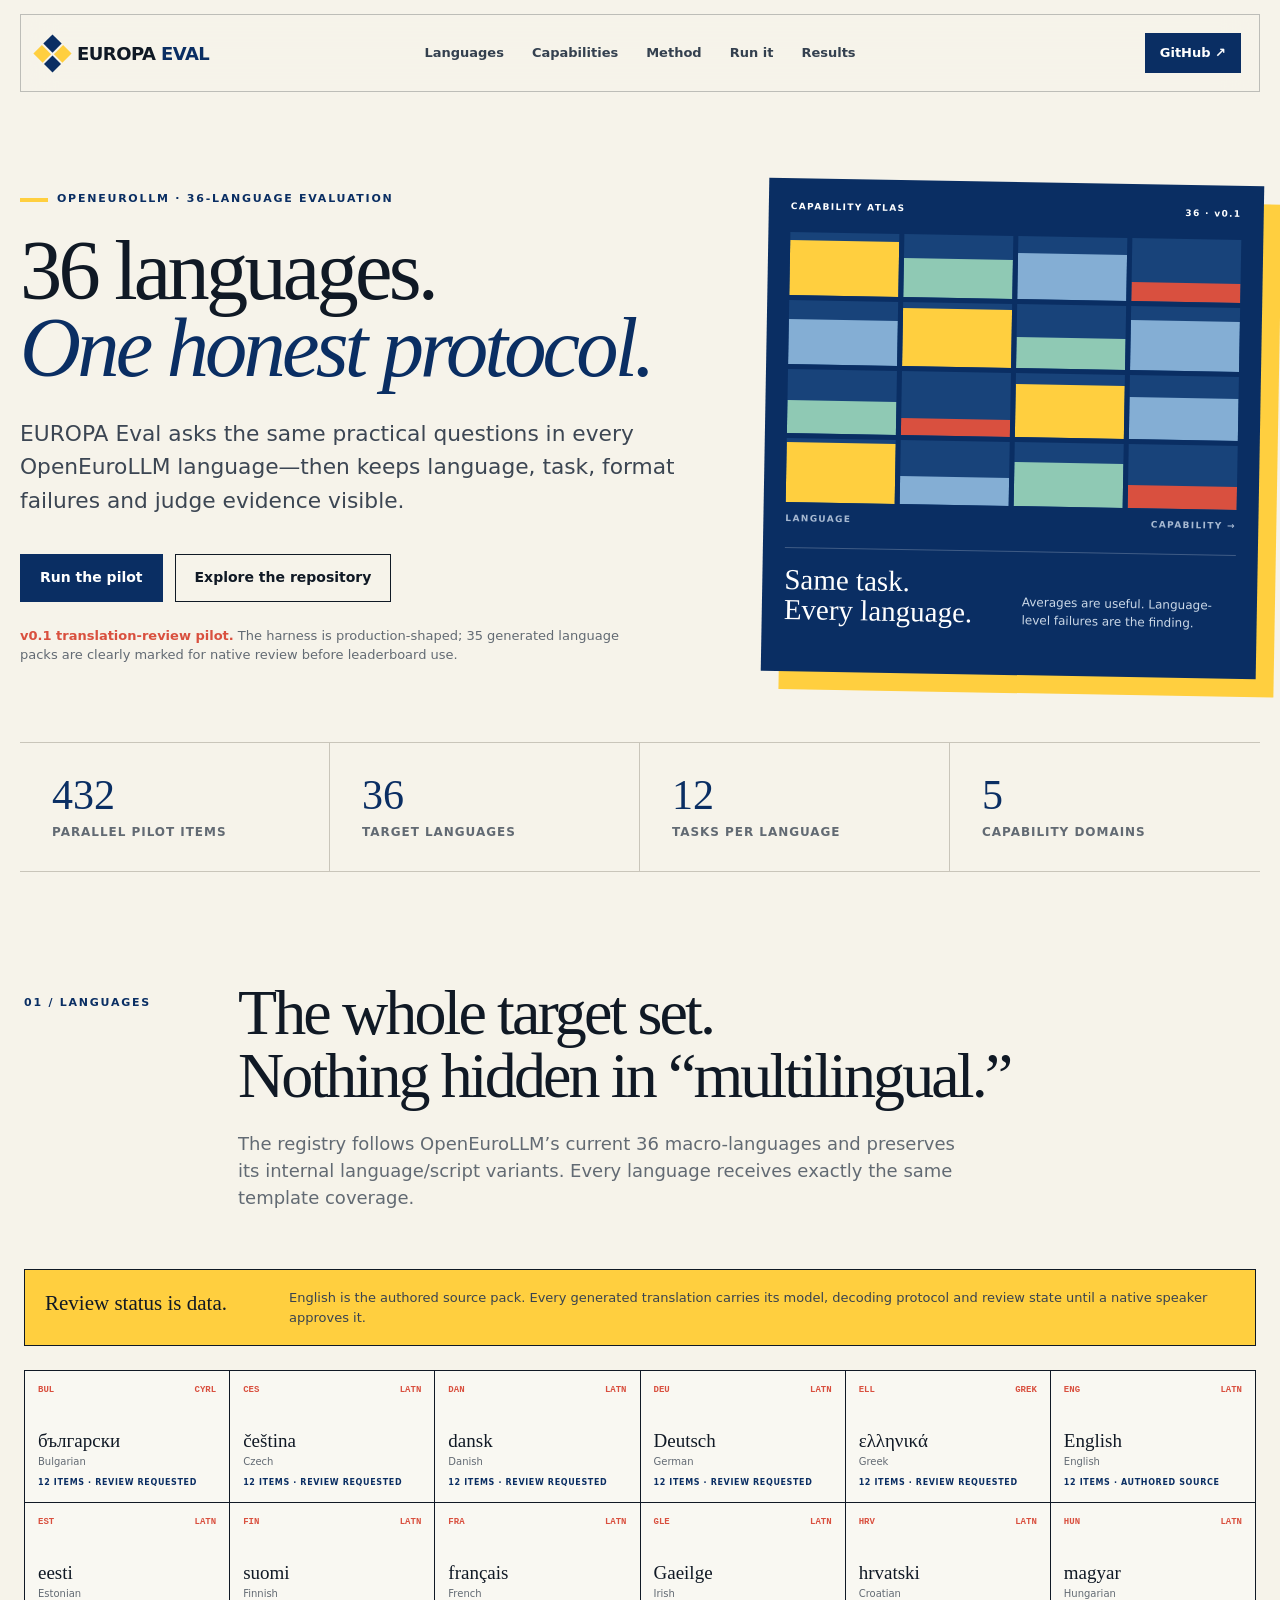
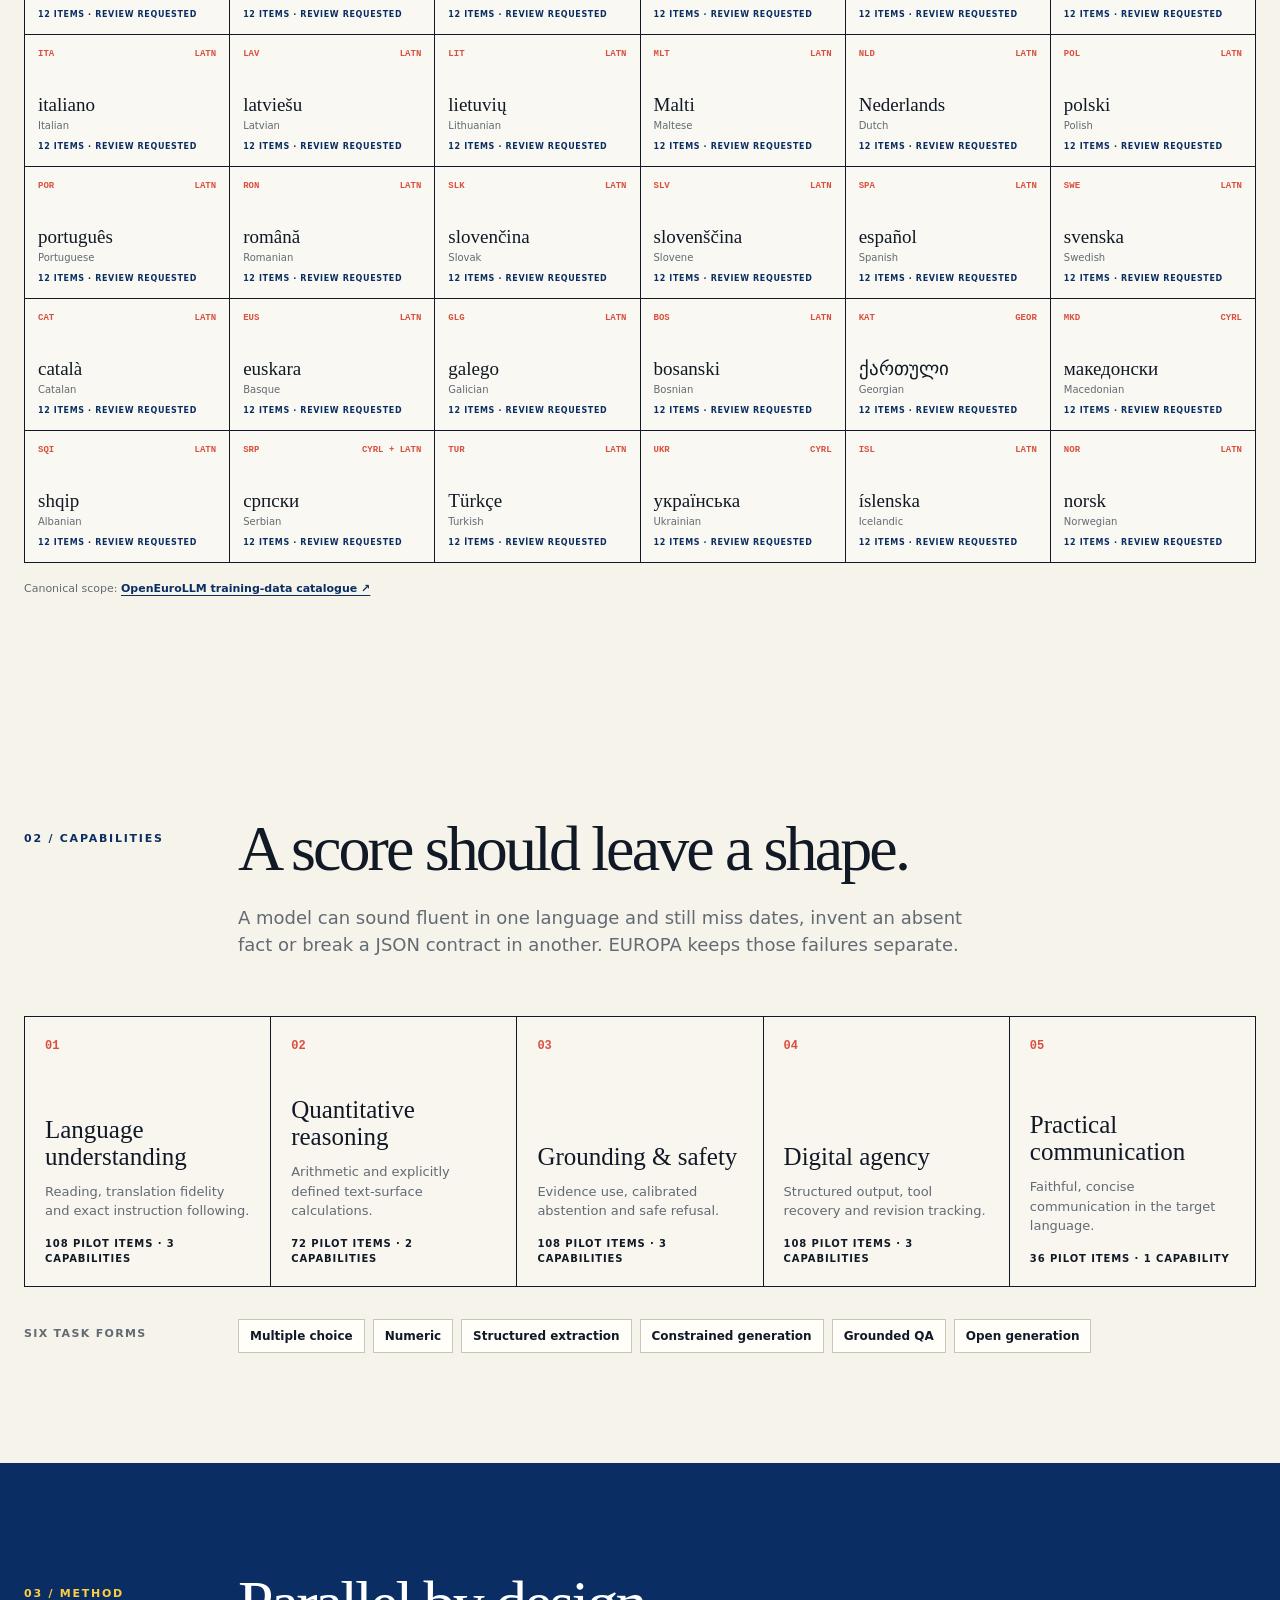
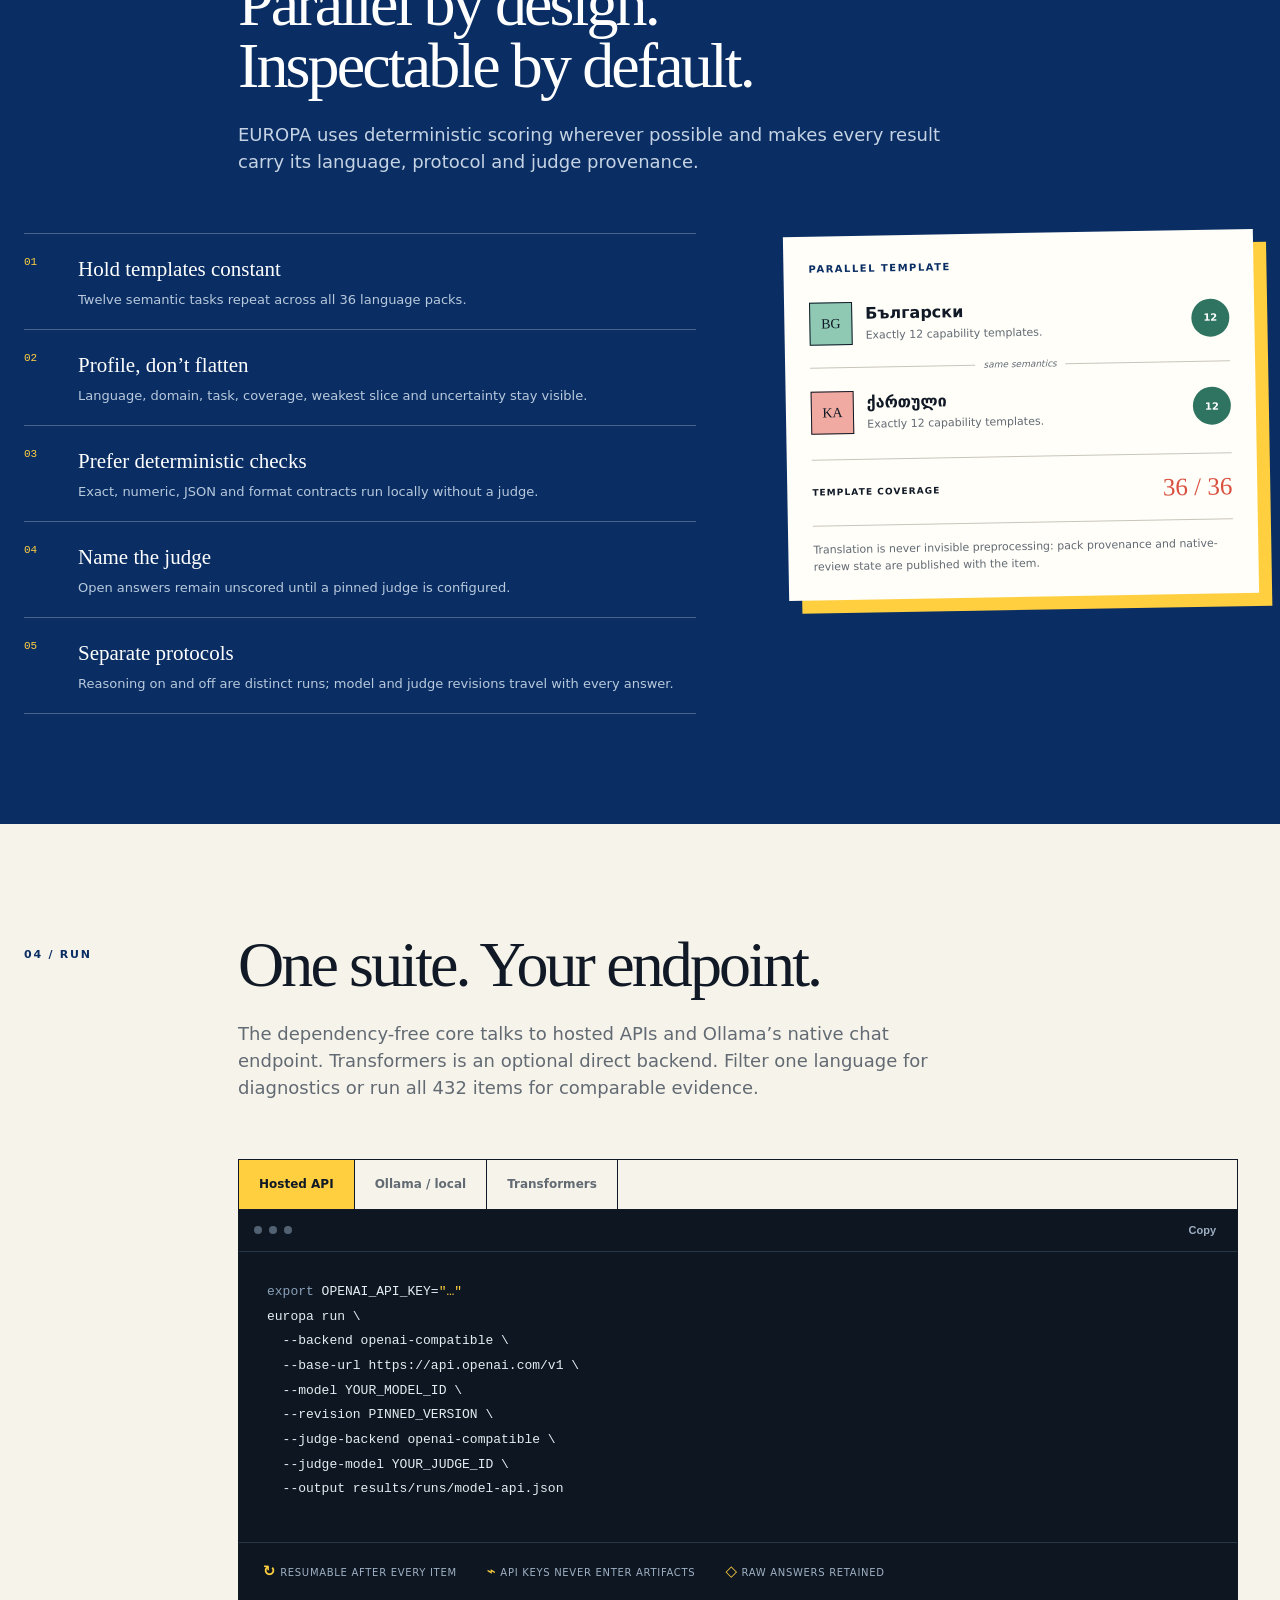
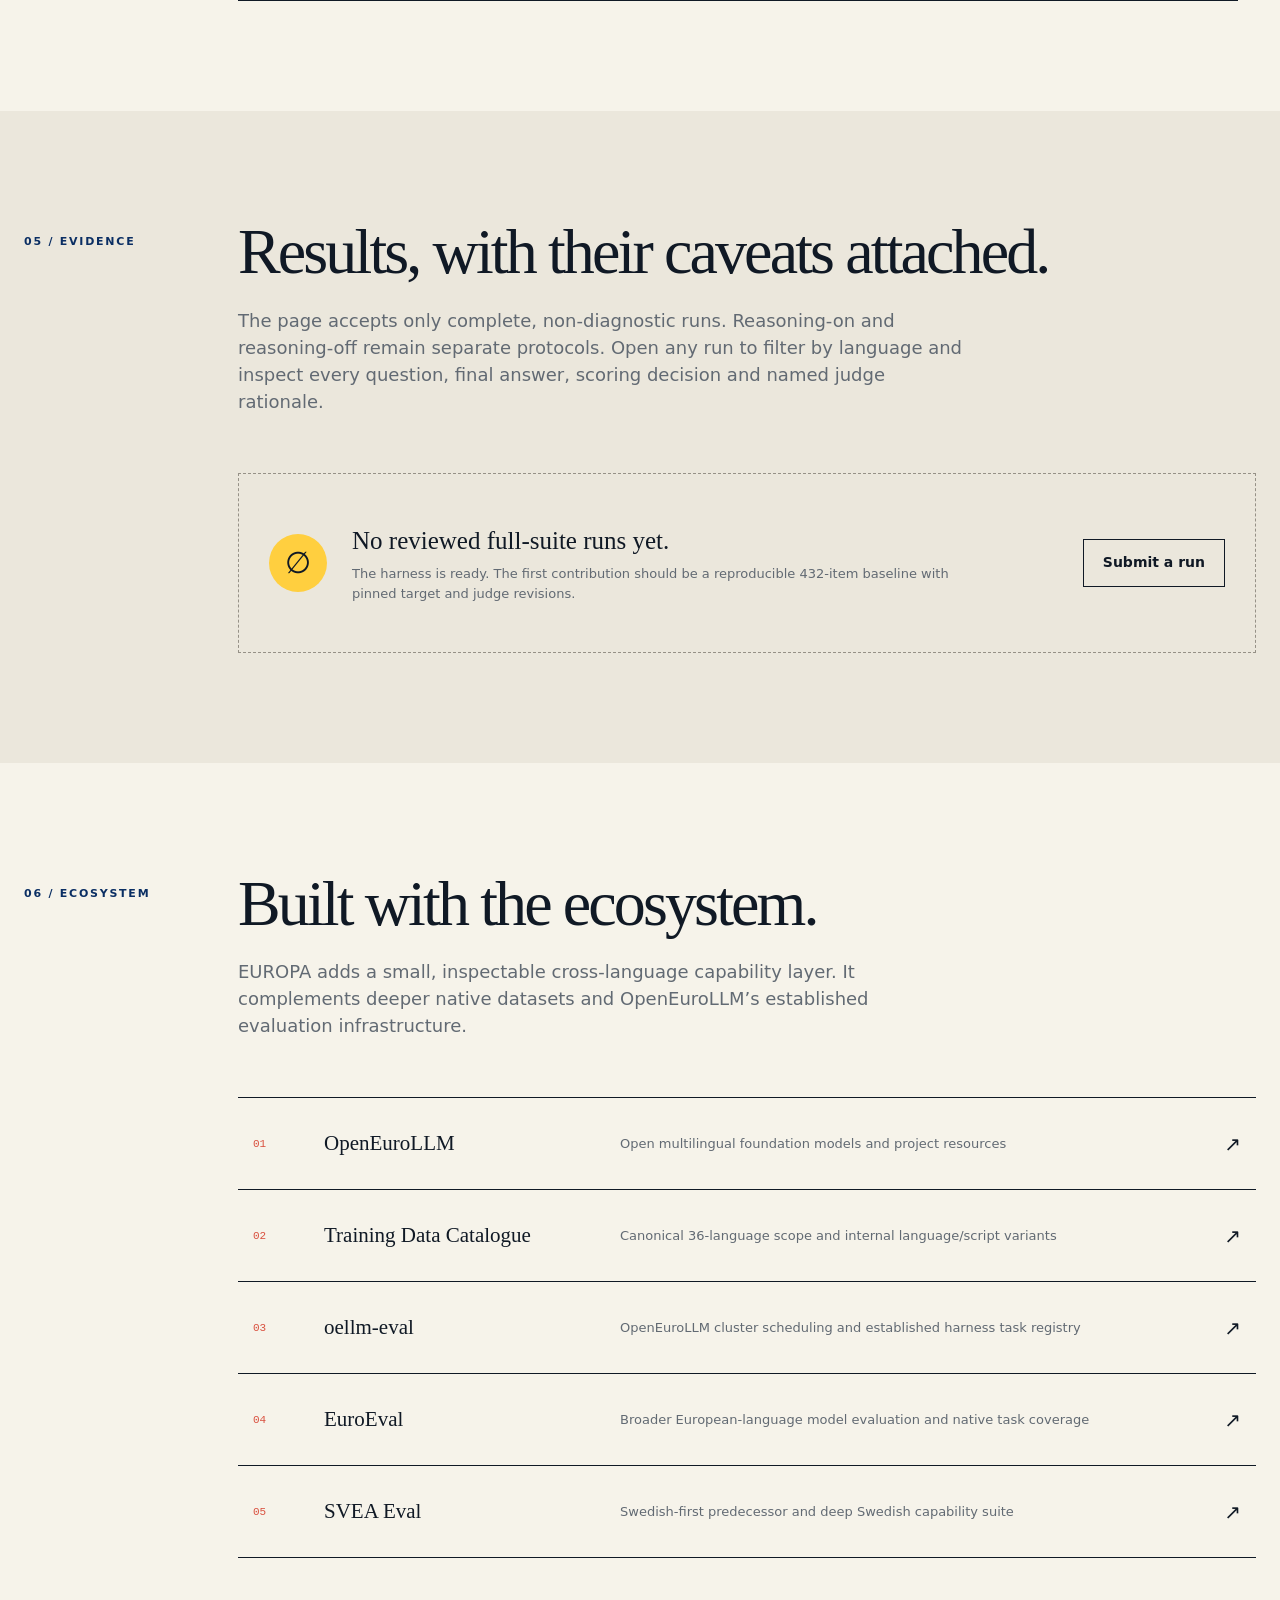
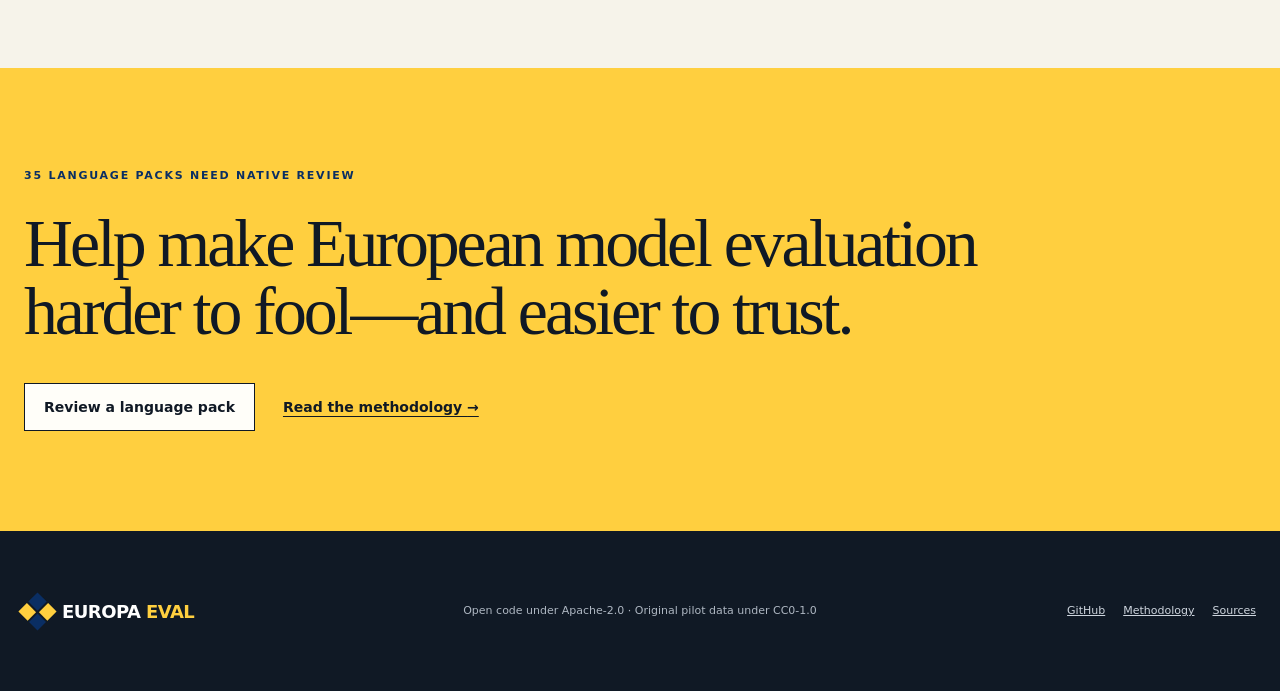
==== docs/index.html @ 02bb1531 "Launch EUROPA Eval multilingual benchmark" ====
<!doctype html>
<html lang="en">
  <head>
    <meta charset="utf-8">
    <meta name="viewport" content="width=device-width, initial-scale=1">
    <meta name="description" content="EUROPA Eval measures language-model capabilities with one transparent protocol across the 36 languages prioritized by OpenEuroLLM.">
    <meta name="theme-color" content="#092750">
    <meta property="og:type" content="website">
    <meta property="og:site_name" content="EUROPA Eval">
    <meta property="og:title" content="EUROPA Eval — 36 languages, one capability protocol">
    <meta property="og:description" content="An open, inspectable multilingual evaluation for API and local language models.">
    <meta property="og:url" content="https://birgermoell.github.io/europa-eval/">
    <meta property="og:image" content="https://birgermoell.github.io/europa-eval/og.png">
    <meta property="og:image:alt" content="EUROPA Eval: 36 European languages measured with one capability protocol">
    <meta name="twitter:card" content="summary_large_image">
    <meta name="twitter:title" content="EUROPA Eval — 36 languages, one capability protocol">
    <meta name="twitter:description" content="An open, inspectable multilingual evaluation for API and local language models.">
    <meta name="twitter:image" content="https://birgermoell.github.io/europa-eval/og.png">
    <link rel="canonical" href="https://birgermoell.github.io/europa-eval/">
    <link rel="stylesheet" href="styles.css?v=20260903-1">
    <title>EUROPA Eval — 36 languages, one capability protocol</title>
  </head>
  <body>
    <a class="skip-link" href="#main">Skip to content</a>
    <header class="site-header">
      <a class="brand" href="#top" aria-label="EUROPA Eval home">
        <span class="brand-mark" aria-hidden="true"><i></i><i></i><i></i><i></i></span>
        <span>EUROPA <b>EVAL</b></span>
      </a>
      <nav aria-label="Primary navigation">
        <a href="#languages">Languages</a>
        <a href="#map">Capabilities</a>
        <a href="#method">Method</a>
        <a href="#run">Run it</a>
        <a href="#results">Results</a>
      </nav>
      <a class="nav-cta" href="https://github.com/BirgerMoell/europa-eval">GitHub <span aria-hidden="true">↗</span></a>
    </header>

    <main id="main">
      <section class="hero" id="top">
        <div class="hero-copy">
          <p class="eyebrow"><span></span> OPENEUROLLM · 36-LANGUAGE EVALUATION</p>
          <h1>36 languages.<br><em>One honest protocol.</em></h1>
          <p class="hero-lead">EUROPA Eval asks the same practical questions in every OpenEuroLLM language—then keeps language, task, format failures and judge evidence visible.</p>
          <div class="hero-actions">
            <a class="button primary" href="#run">Run the pilot</a>
            <a class="button quiet" href="https://github.com/BirgerMoell/europa-eval">Explore the repository</a>
          </div>
          <p class="pilot-note"><strong>v0.1 translation-review pilot.</strong> The harness is production-shaped; 35 generated language packs are clearly marked for native review before leaderboard use.</p>
        </div>
        <div class="atlas" aria-label="EUROPA multilingual capability atlas illustration">
          <div class="atlas-topline"><span>CAPABILITY ATLAS</span><span>36 · v0.1</span></div>
          <div class="atlas-grid" aria-hidden="true">
            <span class="cell a1"></span><span class="cell a2"></span><span class="cell a3"></span><span class="cell a4"></span>
            <span class="cell a5"></span><span class="cell a6"></span><span class="cell a7"></span><span class="cell a8"></span>
            <span class="cell a9"></span><span class="cell a10"></span><span class="cell a11"></span><span class="cell a12"></span>
            <span class="cell a13"></span><span class="cell a14"></span><span class="cell a15"></span><span class="cell a16"></span>
          </div>
          <div class="atlas-axis"><span>LANGUAGE</span><span>CAPABILITY →</span></div>
          <div class="atlas-caption">
            <strong>Same task.<br>Every language.</strong>
            <p>Averages are useful. Language-level failures are the finding.</p>
          </div>
        </div>
      </section>

      <section class="metric-strip" aria-label="Pilot suite statistics">
        <div><strong data-stat="items">432</strong><span>parallel pilot items</span></div>
        <div><strong data-stat="languages">36</strong><span>target languages</span></div>
        <div><strong data-stat="templates">12</strong><span>tasks per language</span></div>
        <div><strong data-stat="domains">5</strong><span>capability domains</span></div>
      </section>

      <section class="section language-section" id="languages">
        <div class="section-heading">
          <p class="kicker">01 / LANGUAGES</p>
          <div>
            <h2>The whole target set.<br>Nothing hidden in “multilingual.”</h2>
            <p>The registry follows OpenEuroLLM’s current 36 macro-languages and preserves its internal language/script variants. Every language receives exactly the same template coverage.</p>
          </div>
        </div>
        <div class="review-banner"><strong>Review status is data.</strong><span>English is the authored source pack. Every generated translation carries its model, decoding protocol and review state until a native speaker approves it.</span></div>
        <div class="language-grid" id="language-grid" aria-live="polite"></div>
        <p class="source-note">Canonical scope: <a href="https://github.com/OpenEuroLLM/training-data-catalogue/blob/main/languages">OpenEuroLLM training-data catalogue ↗</a></p>
      </section>

      <section class="section map-section" id="map">
        <div class="section-heading">
          <p class="kicker">02 / CAPABILITIES</p>
          <div>
            <h2>A score should leave a shape.</h2>
            <p>A model can sound fluent in one language and still miss dates, invent an absent fact or break a JSON contract in another. EUROPA keeps those failures separate.</p>
          </div>
        </div>
        <div class="domain-grid" id="domain-grid" aria-live="polite">
          <article class="domain-card loading"><span>01</span><h3>Loading capability map…</h3></article>
        </div>
        <div class="task-band"><p>Six task forms</p><div id="task-types"></div></div>
      </section>

      <section class="section method-section" id="method">
        <div class="section-heading inverse">
          <p class="kicker">03 / METHOD</p>
          <div>
            <h2>Parallel by design.<br>Inspectable by default.</h2>
            <p>EUROPA uses deterministic scoring wherever possible and makes every result carry its language, protocol and judge provenance.</p>
          </div>
        </div>
        <div class="method-layout">
          <ol class="method-list" id="method-list">
            <li><span>01</span><div><strong>Hold templates constant</strong><p>Twelve semantic tasks repeat across all 36 language packs.</p></div></li>
            <li><span>02</span><div><strong>Profile, don’t flatten</strong><p>Language, domain, task, coverage, weakest slice and uncertainty stay visible.</p></div></li>
            <li><span>03</span><div><strong>Prefer deterministic checks</strong><p>Exact, numeric, JSON and format contracts run locally without a judge.</p></div></li>
            <li><span>04</span><div><strong>Name the judge</strong><p>Open answers remain unscored until a pinned judge is configured.</p></div></li>
            <li><span>05</span><div><strong>Separate protocols</strong><p>Reasoning on and off are distinct runs; model and judge revisions travel with every answer.</p></div></li>
          </ol>
          <aside class="contrast-card">
            <p class="small-label">PARALLEL TEMPLATE</p>
            <div class="pair-row"><span class="pair-icon base">BG</span><div><strong>Български</strong><p>Exactly 12 capability templates.</p></div><b class="score-dot good">12</b></div>
            <div class="pair-link"><span></span><i>same semantics</i><span></span></div>
            <div class="pair-row"><span class="pair-icon pressure">KA</span><div><strong>ქართული</strong><p>Exactly 12 capability templates.</p></div><b class="score-dot good">12</b></div>
            <div class="gap-line"><span>TEMPLATE COVERAGE</span><strong>36 / 36</strong></div>
            <p class="card-note">Translation is never invisible preprocessing: pack provenance and native-review state are published with the item.</p>
          </aside>
        </div>
      </section>

      <section class="section run-section" id="run">
        <div class="section-heading">
          <p class="kicker">04 / RUN</p>
          <div>
            <h2>One suite. Your endpoint.</h2>
            <p>The dependency-free core talks to hosted APIs and Ollama’s native chat endpoint. Transformers is an optional direct backend. Filter one language for diagnostics or run all 432 items for comparable evidence.</p>
          </div>
        </div>
        <div class="runner">
          <div class="runner-tabs" role="tablist" aria-label="Run examples">
            <button role="tab" aria-selected="true" data-tab="api">Hosted API</button>
            <button role="tab" aria-selected="false" data-tab="endpoint">Ollama / local</button>
            <button role="tab" aria-selected="false" data-tab="hf">Transformers</button>
          </div>
          <div class="code-window">
            <div class="window-bar"><span></span><span></span><span></span><button id="copy-command" type="button">Copy</button></div>
            <pre id="command-api" class="command active"><code><span class="dim">export</span> OPENAI_API_KEY=<span class="yellow">"…"</span>
europa run \
  --backend openai-compatible \
  --base-url https://api.openai.com/v1 \
  --model YOUR_MODEL_ID \
  --revision PINNED_VERSION \
  --judge-backend openai-compatible \
  --judge-model YOUR_JUDGE_ID \
  --output results/runs/model-api.json</code></pre>
            <pre id="command-endpoint" class="command"><code>europa run \
  --backend ollama \
  --model gemma4:31b \
  --revision OLLAMA_MODEL_DIGEST \
  --language swe \
  --diagnostic \
  --output results/runs/gemma-swe.json</code></pre>
            <pre id="command-hf" class="command"><code><span class="dim">python3 -m pip install -e</span> <span class="yellow">'.[local]'</span>
europa run \
  --backend huggingface \
  --model /path/to/checkpoint \
  --revision CHECKPOINT_SHA \
  --output results/runs/model-hf.json</code></pre>
          </div>
          <div class="runner-foot"><span><b>↻</b> Resumable after every item</span><span><b>⌁</b> API keys never enter artifacts</span><span><b>◇</b> Raw answers retained</span></div>
        </div>
      </section>

      <section class="section results-section" id="results">
        <div class="section-heading">
          <p class="kicker">05 / EVIDENCE</p>
          <div>
            <h2>Results, with their caveats attached.</h2>
            <p>The page accepts only complete, non-diagnostic runs. Reasoning-on and reasoning-off remain separate protocols. Open any run to filter by language and inspect every question, final answer, scoring decision and named judge rationale.</p>
          </div>
        </div>
        <div id="results-view" class="results-empty" aria-live="polite">
          <span class="empty-glyph" aria-hidden="true">∅</span>
          <div><h3>No reviewed full-suite runs yet.</h3><p>The harness is ready. The first contribution should be a reproducible 432-item baseline with pinned target and judge revisions.</p></div>
          <a class="button quiet" href="https://github.com/BirgerMoell/europa-eval/blob/main/CONTRIBUTING.md">Submit a run</a>
        </div>
        <div id="deep-dive" class="deep-dive" aria-live="polite" hidden>
          <div class="deep-heading"><div><p class="small-label">ANSWER EXPLORER</p><h3>From aggregate score to actual evidence.</h3></div><p>Private chain-of-thought is not published. The page shows final answers, deterministic scorer evidence and the concise rationale returned by the named judge.</p></div>
          <div class="deep-controls">
            <label>Model<select id="detail-model" aria-label="Select model"></select></label>
            <label>Language<select id="detail-language" aria-label="Filter by language"><option value="all">All languages</option></select></label>
            <label>Domain<select id="detail-domain" aria-label="Filter by domain"><option value="all">All domains</option></select></label>
            <label>View<select id="detail-filter" aria-label="Filter answers"><option value="all">All answers</option><option value="attention">Needs attention</option><option value="judged">LLM-judged</option><option value="deterministic">Deterministic</option></select></label>
          </div>
          <div class="deep-protocol" id="deep-protocol"></div>
          <div class="deep-caveats" id="deep-caveats"></div>
          <div class="deep-layout"><div class="item-list" id="detail-items" role="list" aria-label="Evaluation items"></div><article class="answer-detail" id="detail-answer"></article></div>
        </div>
      </section>

      <section class="section ecosystem-section" id="ecosystem">
        <div class="section-heading"><p class="kicker">06 / ECOSYSTEM</p><div><h2>Built with the ecosystem.</h2><p>EUROPA adds a small, inspectable cross-language capability layer. It complements deeper native datasets and OpenEuroLLM’s established evaluation infrastructure.</p></div></div>
        <div class="integration-list" id="integration-list"><a href="https://github.com/OpenEuroLLM"><span>01</span><strong>OpenEuroLLM</strong><p>Open multilingual foundation models for Europe</p><i>↗</i></a></div>
      </section>

      <section class="call-to-action">
        <p class="kicker">35 LANGUAGE PACKS NEED NATIVE REVIEW</p>
        <h2>Help make European model evaluation harder to fool—and easier to trust.</h2>
        <div><a class="button light" href="https://github.com/BirgerMoell/europa-eval/blob/main/CONTRIBUTING.md">Review a language pack</a><a href="https://github.com/BirgerMoell/europa-eval/blob/main/docs/METHODOLOGY.md" class="text-link">Read the methodology <span aria-hidden="true">→</span></a></div>
      </section>
    </main>

    <footer>
      <a class="brand footer-brand" href="#top"><span class="brand-mark" aria-hidden="true"><i></i><i></i><i></i><i></i></span><span>EUROPA <b>EVAL</b></span></a>
      <p>Open code under Apache-2.0 · Original pilot data under CC0-1.0</p>
      <div><a href="https://github.com/BirgerMoell/europa-eval">GitHub</a><a href="https://github.com/BirgerMoell/europa-eval/blob/main/docs/METHODOLOGY.md">Methodology</a><a href="https://github.com/BirgerMoell/europa-eval/blob/main/docs/SOURCES.md">Sources</a></div>
    </footer>
    <script src="data/site-data.js?v=20260903-1"></script>
    <script src="app.js?v=20260903-1" defer></script>
  </body>
</html>
---- docs/styles.css ----
:root {
  --blue: #0a2e63;
  --blue-2: #123f7a;
  --ink: #101925;
  --paper: #f6f3ea;
  --white: #fffef9;
  --yellow: #ffcf3f;
  --red: #d9503f;
  --mint: #8fc9b4;
  --sky: #84aed4;
  --line: #c9c5ba;
  --muted: #626a73;
  --max: 1240px;
}

* { box-sizing: border-box; }
html { scroll-behavior: smooth; }
body {
  margin: 0;
  background: var(--paper);
  color: var(--ink);
  font-family: Inter, ui-sans-serif, system-ui, -apple-system, BlinkMacSystemFont, "Segoe UI", sans-serif;
  line-height: 1.5;
}
a { color: inherit; }
button, a { -webkit-tap-highlight-color: transparent; }
.skip-link { position: fixed; left: 12px; top: -60px; z-index: 20; padding: 10px 14px; background: var(--yellow); color: var(--ink); font-weight: 800; }
.skip-link:focus { top: 12px; }

.site-header {
  width: min(calc(100% - 32px), var(--max));
  min-height: 78px;
  margin: 14px auto 0;
  padding: 0 18px;
  display: grid;
  grid-template-columns: 1fr auto 1fr;
  align-items: center;
  border: 1px solid rgba(16, 25, 37, .25);
  background: rgba(246, 243, 234, .92);
  backdrop-filter: blur(16px);
  position: sticky;
  top: 10px;
  z-index: 10;
}
.brand { display: inline-flex; align-items: center; gap: 11px; font-size: 18px; font-weight: 850; letter-spacing: -.03em; text-decoration: none; }
.brand b { color: var(--blue); }
.brand-mark { width: 27px; height: 27px; display: grid; grid-template-columns: 1fr 1fr; gap: 2px; transform: rotate(45deg); }
.brand-mark i { display: block; background: var(--blue); }
.brand-mark i:nth-child(2), .brand-mark i:nth-child(3) { background: var(--yellow); }
nav { display: flex; gap: 28px; }
nav a { color: #34404f; font-size: 13px; font-weight: 750; text-decoration: none; }
nav a:hover, nav a:focus-visible { color: var(--blue); text-decoration: underline; text-underline-offset: 5px; }
.nav-cta { justify-self: end; padding: 10px 15px; background: var(--blue); color: white; font-size: 13px; font-weight: 800; text-decoration: none; }

.hero {
  width: min(calc(100% - 32px), var(--max));
  min-height: 650px;
  margin: 0 auto;
  padding: 86px 0 64px;
  display: grid;
  grid-template-columns: minmax(0, 1.15fr) minmax(400px, .85fr);
  gap: 76px;
  align-items: center;
}
.eyebrow, .kicker { margin: 0 0 25px; font-size: 11px; font-weight: 850; letter-spacing: .16em; }
.eyebrow { display: flex; align-items: center; gap: 9px; color: var(--blue); }
.eyebrow span { width: 28px; height: 4px; background: var(--yellow); }
h1, h2 { margin: 0; font-family: Georgia, "Times New Roman", serif; font-weight: 500; letter-spacing: -.045em; }
h1 { max-width: 730px; font-size: clamp(56px, 6.6vw, 94px); line-height: .91; }
h1 em { color: var(--blue); font-weight: 500; }
.hero-lead { max-width: 710px; margin: 30px 0 0; color: #3c4653; font-size: clamp(18px, 1.7vw, 23px); line-height: 1.55; }
.hero-actions { display: flex; gap: 12px; margin-top: 36px; }
.button { display: inline-flex; justify-content: center; align-items: center; min-height: 48px; padding: 11px 19px; border: 1px solid var(--ink); font-size: 14px; font-weight: 800; text-decoration: none; transition: transform .15s ease, box-shadow .15s ease; }
.button:hover, .button:focus-visible { transform: translate(-2px, -2px); box-shadow: 4px 4px 0 var(--yellow); }
.button.primary { background: var(--blue); border-color: var(--blue); color: white; }
.button.quiet { background: transparent; }
.pilot-note { max-width: 620px; margin: 24px 0 0; color: var(--muted); font-size: 13px; }
.pilot-note strong { color: var(--red); }

.atlas { min-height: 493px; padding: 22px; background: var(--blue); color: white; box-shadow: 18px 18px 0 var(--yellow); transform: rotate(1deg); }
.atlas-topline, .atlas-axis { display: flex; justify-content: space-between; font-size: 9px; font-weight: 850; letter-spacing: .15em; }
.atlas-grid { height: 270px; margin: 18px 0 10px; display: grid; grid-template-columns: repeat(4, 1fr); grid-template-rows: repeat(4, 1fr); gap: 5px; }
.cell { background: #18437a; position: relative; overflow: hidden; }
.cell::after { content: ""; position: absolute; inset: auto 0 0; height: var(--h, 40%); background: var(--c, var(--sky)); }
.a1 { --h: 86%; --c: var(--yellow); } .a2 { --h: 61%; --c: var(--mint); } .a3 { --h: 73%; } .a4 { --h: 31%; --c: var(--red); }
.a5 { --h: 70%; } .a6 { --h: 91%; --c: var(--yellow); } .a7 { --h: 48%; --c: var(--mint); } .a8 { --h: 78%; }
.a9 { --h: 52%; --c: var(--mint); } .a10 { --h: 26%; --c: var(--red); } .a11 { --h: 82%; --c: var(--yellow); } .a12 { --h: 65%; }
.a13 { --h: 94%; --c: var(--yellow); } .a14 { --h: 43%; } .a15 { --h: 68%; --c: var(--mint); } .a16 { --h: 36%; --c: var(--red); }
.atlas-axis { color: #a7b9d1; }
.atlas-caption { margin-top: 22px; padding-top: 17px; border-top: 1px solid rgba(255,255,255,.22); display: grid; grid-template-columns: 1fr 1fr; gap: 25px; }
.atlas-caption strong { font-family: Georgia, serif; font-size: 29px; line-height: 1.03; font-weight: 500; }
.atlas-caption p { margin: 0; align-self: end; color: #cbd8e7; font-size: 12px; }

.metric-strip { max-width: var(--max); margin: 0 auto; border-top: 1px solid var(--line); border-bottom: 1px solid var(--line); display: grid; grid-template-columns: repeat(4, 1fr); }
.metric-strip div { min-height: 128px; padding: 24px 32px; display: flex; flex-direction: column; justify-content: center; border-right: 1px solid var(--line); }
.metric-strip div:last-child { border-right: 0; }
.metric-strip strong { color: var(--blue); font-family: Georgia, serif; font-size: 42px; font-weight: 500; line-height: 1; }
.metric-strip span { margin-top: 7px; color: var(--muted); font-size: 12px; font-weight: 750; text-transform: uppercase; letter-spacing: .08em; }

.section { padding: 110px max(24px, calc((100vw - var(--max)) / 2)); }
.section-heading { margin-bottom: 58px; display: grid; grid-template-columns: 190px 1fr; gap: 24px; }
.section-heading .kicker { padding-top: 13px; color: var(--blue); }
.section-heading h2 { max-width: 850px; font-size: clamp(42px, 5vw, 69px); line-height: .98; }
.section-heading > div > p { max-width: 730px; margin: 23px 0 0; color: var(--muted); font-size: 18px; }

.review-banner { margin-bottom: 24px; padding: 18px 20px; display: grid; grid-template-columns: 220px 1fr; gap: 24px; border: 1px solid var(--ink); background: var(--yellow); }
.review-banner strong { font-family: Georgia, serif; font-size: 21px; font-weight: 500; }
.review-banner span { color: #39434f; font-size: 13px; }
.language-grid { display: grid; grid-template-columns: repeat(6, 1fr); border-top: 1px solid var(--ink); border-left: 1px solid var(--ink); }
.language-card { min-height: 132px; padding: 13px; display: flex; flex-direction: column; border-right: 1px solid var(--ink); border-bottom: 1px solid var(--ink); background: rgba(255,255,255,.35); }
.language-card:hover { background: var(--white); }
.language-card header { display: flex; justify-content: space-between; gap: 8px; color: var(--red); font-family: ui-monospace, monospace; font-size: 9px; font-weight: 800; text-transform: uppercase; }
.language-card h3 { margin: auto 0 0; font-family: Georgia, serif; font-size: 19px; font-weight: 500; line-height: 1.05; }
.language-card p { margin: 4px 0 0; color: var(--muted); font-size: 10px; }
.language-card small { margin-top: 8px; color: var(--blue); font-size: 8px; font-weight: 850; letter-spacing: .08em; text-transform: uppercase; }
.source-note { margin: 18px 0 0; color: var(--muted); font-size: 11px; }
.source-note a { color: var(--blue); font-weight: 800; text-underline-offset: 3px; }
.domain-grid { display: grid; grid-template-columns: repeat(5, 1fr); border-top: 1px solid var(--ink); border-left: 1px solid var(--ink); }
.domain-card { min-height: 270px; padding: 20px; border-right: 1px solid var(--ink); border-bottom: 1px solid var(--ink); display: flex; flex-direction: column; background: rgba(255,255,255,.25); transition: background .16s ease, color .16s ease; }
.domain-card:hover { background: var(--blue); color: white; }
.domain-card > span { color: var(--red); font-family: ui-monospace, monospace; font-size: 12px; font-weight: 800; }
.domain-card h3 { max-width: 240px; margin: auto 0 12px; font-family: Georgia, serif; font-size: 25px; font-weight: 500; line-height: 1.08; }
.domain-card p { margin: 0; color: var(--muted); font-size: 13px; }
.domain-card:hover p { color: #ccd9e9; }
.domain-card small { margin-top: 15px; font-size: 10px; font-weight: 850; letter-spacing: .09em; text-transform: uppercase; }
.task-band { margin-top: 32px; display: grid; grid-template-columns: 190px 1fr; gap: 24px; }
.task-band > p { margin: 7px 0 0; color: var(--muted); font-size: 11px; font-weight: 850; letter-spacing: .12em; text-transform: uppercase; }
.task-band > div { display: flex; flex-wrap: wrap; gap: 8px; }
.task-band span { padding: 7px 11px; border: 1px solid var(--line); background: var(--white); font-size: 12px; font-weight: 700; }

.method-section { background: var(--blue); color: white; }
.section-heading.inverse .kicker { color: var(--yellow); }
.section-heading.inverse > div > p { color: #c5d3e4; }
.method-layout { display: grid; grid-template-columns: 1fr minmax(340px, 470px); gap: 90px; align-items: start; }
.method-list { margin: 0; padding: 0; list-style: none; border-top: 1px solid rgba(255,255,255,.25); }
.method-list li { padding: 20px 0; border-bottom: 1px solid rgba(255,255,255,.25); display: grid; grid-template-columns: 54px 1fr; }
.method-list li > span { color: var(--yellow); font-family: ui-monospace, monospace; font-size: 11px; }
.method-list strong { font-family: Georgia, serif; font-size: 21px; font-weight: 500; }
.method-list p { margin: 4px 0 0; color: #b8c9dd; font-size: 13px; }
.contrast-card { padding: 25px; background: var(--white); color: var(--ink); box-shadow: 13px 13px 0 var(--yellow); transform: rotate(-1deg); }
.small-label { margin: 0 0 26px; color: var(--blue); font-size: 10px; font-weight: 900; letter-spacing: .15em; }
.pair-row { display: grid; grid-template-columns: 43px 1fr auto; gap: 13px; align-items: center; }
.pair-row p { margin: 2px 0 0; color: var(--muted); font-size: 11px; }
.pair-icon { width: 43px; height: 43px; display: grid; place-items: center; border: 1px solid var(--ink); font-family: Georgia, serif; font-size: 14px; }
.pair-icon.base { background: var(--mint); }
.pair-icon.pressure { background: #f0aaa1; }
.score-dot { width: 38px; height: 38px; display: grid; place-items: center; border-radius: 50%; color: white; font-size: 10px; }
.score-dot.good { background: #2e7460; }
.score-dot.bad { background: var(--red); }
.pair-link { display: grid; grid-template-columns: 1fr auto 1fr; gap: 8px; align-items: center; margin: 16px 0; color: var(--muted); font-size: 9px; }
.pair-link span { height: 1px; background: var(--line); }
.gap-line { margin-top: 25px; padding: 14px 0; border-top: 1px solid var(--line); border-bottom: 1px solid var(--line); display: flex; justify-content: space-between; align-items: center; }
.gap-line span { font-size: 9px; font-weight: 900; letter-spacing: .12em; }
.gap-line strong { color: var(--red); font-family: Georgia, serif; font-size: 25px; font-weight: 500; }
.card-note { margin: 16px 0 0; color: var(--muted); font-size: 11px; }

.runner { max-width: 1000px; margin-left: 214px; border: 1px solid var(--ink); background: #0e1721; color: white; }
.runner-tabs { display: flex; background: var(--paper); border-bottom: 1px solid var(--ink); }
.runner-tabs button { min-height: 49px; padding: 0 20px; border: 0; border-right: 1px solid var(--ink); background: transparent; color: var(--muted); font: inherit; font-size: 12px; font-weight: 800; cursor: pointer; }
.runner-tabs button[aria-selected="true"] { background: var(--yellow); color: var(--ink); }
.window-bar { height: 42px; padding: 0 15px; display: flex; gap: 7px; align-items: center; border-bottom: 1px solid #293848; }
.window-bar span { width: 8px; height: 8px; border-radius: 50%; background: #536273; }
.window-bar button { margin-left: auto; border: 0; background: transparent; color: #9fb0c4; font-size: 11px; font-weight: 750; cursor: pointer; }
.window-bar button:hover { color: white; }
.command { min-height: 290px; margin: 0; padding: 28px; display: none; overflow-x: auto; color: #e5ecf3; font-family: ui-monospace, SFMono-Regular, Menlo, Consolas, monospace; font-size: 13px; line-height: 1.9; }
.command.active { display: block; }
.command .dim { color: #8aa0b9; }
.command .yellow { color: var(--yellow); }
.runner-foot { min-height: 58px; padding: 0 24px; display: flex; gap: 30px; align-items: center; border-top: 1px solid #293848; color: #9fb0c4; font-size: 10px; text-transform: uppercase; letter-spacing: .07em; }
.runner-foot b { color: var(--yellow); font-size: 15px; }

.results-section { background: #ebe7dc; }
.results-empty { min-height: 180px; margin-left: 214px; padding: 30px; border: 1px dashed #969187; display: grid; grid-template-columns: auto 1fr auto; gap: 25px; align-items: center; }
.empty-glyph { width: 58px; height: 58px; display: grid; place-items: center; border-radius: 50%; background: var(--yellow); font-family: Georgia, serif; font-size: 30px; }
.results-empty h3 { margin: 0; font-family: Georgia, serif; font-size: 25px; font-weight: 500; }
.results-empty p { max-width: 630px; margin: 5px 0 0; color: var(--muted); font-size: 13px; }
.result-cards { display: grid; grid-template-columns: repeat(auto-fit, minmax(300px, 1fr)); gap: 14px; }
.result-card { padding: 24px; border: 1px solid var(--ink); background: var(--white); }
.result-card header { display: flex; justify-content: space-between; gap: 20px; }
.result-card h3 { margin: 0; font-size: 18px; }
.result-card header span { color: var(--muted); font-family: ui-monospace, monospace; font-size: 10px; }
.protocol-line, .judge-line { margin-top: 10px; padding: 10px 12px; display: grid; grid-template-columns: auto 1fr auto; gap: 10px; align-items: center; background: #e9eef4; }
.protocol-line { margin-top: 16px; background: #fff4bd; }
.protocol-line span, .judge-line span { color: var(--blue); font-size: 9px; font-weight: 900; letter-spacing: .12em; }
.protocol-line strong, .judge-line strong { font-size: 11px; }
.protocol-line small, .judge-line small { color: var(--muted); font-family: ui-monospace, monospace; font-size: 9px; }
.result-main { margin: 28px 0; display: grid; grid-template-columns: 1fr 1fr; gap: 12px; }
.result-main div { padding: 15px; background: var(--paper); }
.result-main strong { display: block; color: var(--blue); font-family: Georgia, serif; font-size: 33px; font-weight: 500; }
.result-main span { color: var(--muted); font-size: 10px; font-weight: 800; text-transform: uppercase; }
.format-alert { margin: -15px 0 22px; padding: 10px 12px; display: flex; gap: 8px; align-items: baseline; border-left: 4px solid var(--red); background: #fff0e9; color: var(--red); font-size: 9px; }
.format-alert span { color: var(--muted); }
.result-domains { display: grid; gap: 8px; }
.domain-bar { display: grid; grid-template-columns: 130px 1fr 42px; align-items: center; gap: 10px; font-size: 11px; }
.domain-bar i { height: 5px; background: #ddd9ce; }
.domain-bar i span { display: block; height: 100%; background: var(--blue); }
.domain-bar b { text-align: right; }
.inspect-button { width: 100%; margin-top: 22px; padding: 13px 0 7px; border: 0; border-top: 1px solid var(--line); display: flex; justify-content: space-between; background: transparent; color: var(--blue); font: inherit; font-size: 11px; font-weight: 850; text-transform: uppercase; letter-spacing: .07em; cursor: pointer; }
.inspect-button:hover, .inspect-button:focus-visible { color: var(--red); }
.deep-dive { margin-top: 74px; border-top: 3px solid var(--ink); }
.deep-heading { padding: 30px 0; display: grid; grid-template-columns: 1fr minmax(280px, 440px); gap: 35px; align-items: end; border-bottom: 1px solid var(--ink); }
.deep-heading .small-label { margin-bottom: 8px; }
.deep-heading h3 { margin: 0; font-family: Georgia, serif; font-size: clamp(30px, 3.5vw, 48px); font-weight: 500; line-height: 1; letter-spacing: -.03em; }
.deep-heading > p { margin: 0; color: var(--muted); font-size: 12px; }
.deep-controls { padding: 18px 0; display: grid; grid-template-columns: repeat(4, minmax(0, 1fr)); gap: 12px; }
.deep-controls label { display: grid; gap: 6px; color: var(--muted); font-size: 9px; font-weight: 900; letter-spacing: .12em; text-transform: uppercase; }
.deep-controls select { width: 100%; min-height: 46px; padding: 0 38px 0 12px; border: 1px solid var(--ink); border-radius: 0; background: var(--white); color: var(--ink); font: inherit; font-size: 12px; }
.deep-protocol { display: grid; grid-template-columns: repeat(4, 1fr); border: 1px solid var(--ink); background: var(--blue); color: white; }
.deep-protocol div { min-height: 80px; padding: 13px 16px; display: flex; flex-direction: column; border-right: 1px solid rgba(255,255,255,.25); }
.deep-protocol div:last-child { border-right: 0; }
.deep-protocol span { color: var(--yellow); font-size: 8px; font-weight: 900; letter-spacing: .14em; }
.deep-protocol strong { margin-top: auto; font-size: 12px; }
.deep-protocol code { margin-top: 2px; color: #aebfd3; font-size: 9px; }
.deep-caveats { border-right: 1px solid var(--ink); border-bottom: 1px solid var(--ink); border-left: 1px solid var(--ink); background: #fff8d9; }
.deep-caveats:empty { display: none; }
.deep-caveats details { margin: 0; padding: 12px 16px; }
.deep-caveats summary { color: var(--ink); }
.deep-caveats ul { margin: 12px 0 2px; padding-left: 20px; color: var(--muted); font-size: 10px; line-height: 1.55; }
.rescore-note { padding: 13px 16px; border-bottom: 1px solid var(--line); }
.rescore-note span { color: var(--red); font-size: 8px; font-weight: 900; letter-spacing: .13em; }
.rescore-note p { margin: 5px 0 2px; font-size: 10px; line-height: 1.5; }
.rescore-note small { color: var(--muted); font-size: 9px; }
.deep-layout { display: grid; grid-template-columns: minmax(260px, 340px) minmax(0, 1fr); border-right: 1px solid var(--ink); border-bottom: 1px solid var(--ink); border-left: 1px solid var(--ink); background: var(--white); }
.item-list { max-height: 850px; overflow-y: auto; border-right: 1px solid var(--ink); background: #efebe1; }
.item-row { width: 100%; min-height: 74px; padding: 11px 13px; border: 0; border-bottom: 1px solid var(--line); display: grid; grid-template-columns: 25px 1fr auto; gap: 9px; align-items: center; background: transparent; color: var(--ink); text-align: left; cursor: pointer; }
.item-row:hover, .item-row:focus-visible { background: #fff8d9; }
.item-row.selected { background: var(--yellow); }
.item-row > span { color: var(--red); font-family: ui-monospace, monospace; font-size: 9px; }
.item-row strong { display: block; font-size: 11px; line-height: 1.2; }
.item-row small { display: block; margin-top: 4px; color: var(--muted); font-size: 8px; line-height: 1.3; }
.item-score { min-width: 45px; padding: 5px 6px; background: var(--blue); color: white; font-size: 9px; text-align: center; }
.item-score.partial { background: var(--red); }
.item-score.missing { background: var(--muted); }
.answer-detail { min-width: 0; padding: 30px; }
.answer-header { padding-bottom: 24px; display: flex; justify-content: space-between; gap: 25px; border-bottom: 1px solid var(--line); }
.answer-header > div > span, .question-block > span, .question-context > span, .answer-subhead > span { color: var(--blue); font-size: 9px; font-weight: 900; letter-spacing: .12em; }
.answer-header h4 { margin: 5px 0 2px; font-family: Georgia, serif; font-size: 30px; font-weight: 500; line-height: 1.05; }
.answer-header code { color: var(--muted); font-size: 9px; }
.answer-score { flex: 0 0 auto; text-align: right; }
.answer-score strong { display: block; color: var(--blue); font-family: Georgia, serif; font-size: 40px; font-weight: 500; line-height: 1; }
.answer-score span { color: var(--muted); font-size: 9px; font-weight: 850; text-transform: uppercase; }
.question-block, .model-answer, .judge-rationale, .deterministic-score { padding: 24px 0; border-bottom: 1px solid var(--line); }
.question-block > p, .question-context p { white-space: pre-wrap; }
.question-context { margin: -5px 0 19px; padding: 16px; background: var(--paper); }
.question-context p { margin: 6px 0 0; font-size: 12px; }
.answer-options { margin: 14px 0 0; padding: 0; display: grid; gap: 7px; list-style: none; }
.answer-options li { padding: 8px 10px; border-left: 3px solid var(--yellow); background: var(--paper); font-size: 12px; }
.answer-subhead { display: flex; justify-content: space-between; gap: 16px; align-items: center; }
.answer-subhead strong { font-size: 11px; }
.model-answer pre, details pre { margin: 14px 0 0; padding: 16px; overflow-x: auto; white-space: pre-wrap; overflow-wrap: anywhere; background: #101925; color: #e8edf4; font-family: ui-monospace, SFMono-Regular, Menlo, monospace; font-size: 11px; line-height: 1.65; }
.dimension-grid { margin: 18px 0; display: grid; gap: 8px; }
.dimension-grid > div { display: grid; grid-template-columns: 150px 1fr 30px; gap: 10px; align-items: center; font-size: 10px; }
.dimension-grid i { height: 6px; background: #ddd9ce; }
.dimension-grid i span { display: block; height: 100%; background: var(--mint); }
.dimension-grid b { text-align: right; }
.judge-rationale blockquote { margin: 17px 0 8px; padding: 18px 20px; border-left: 5px solid var(--mint); background: #e8f2ee; font-family: Georgia, serif; font-size: 18px; line-height: 1.45; }
.reasoning-note, .deterministic-score > p { color: var(--muted); font-size: 10px; }
.reasoning-disclosure { margin: 14px 0 0; padding: 11px 13px; border-left: 4px solid var(--blue); background: #e9eef4; color: var(--muted); font-size: 10px; line-height: 1.5; }
.deterministic-score > .malformed-warning { margin-top: 16px; padding: 12px 14px; border-left: 4px solid var(--red); background: #fff0e9; color: var(--red); line-height: 1.5; }
details { margin-top: 15px; }
details summary { color: var(--blue); font-size: 10px; font-weight: 850; cursor: pointer; }
.rubric-details > div { margin-top: 10px; padding: 14px 16px; background: var(--paper); color: var(--muted); font-size: 10px; line-height: 1.55; }
.rubric-details p { margin: 0 0 9px; }
.rubric-details ul { margin: -4px 0 12px; padding-left: 18px; }
.rubric-details dl { margin: -3px 0 0; display: grid; grid-template-columns: 135px 1fr; gap: 5px 12px; }
.rubric-details dt { color: var(--ink); font-weight: 850; }
.rubric-details dd { margin: 0; }
.answer-meta { padding-top: 18px; display: flex; flex-wrap: wrap; gap: 8px 18px; color: var(--muted); font-size: 9px; }
.answer-meta a { margin-left: auto; color: var(--blue); font-weight: 800; }
.no-items { padding: 24px; color: var(--muted); font-size: 12px; }

.integration-list { margin-left: 214px; border-top: 1px solid var(--ink); }
.integration-list a { min-height: 92px; padding: 20px 15px; border-bottom: 1px solid var(--ink); display: grid; grid-template-columns: 55px 280px 1fr auto; gap: 16px; align-items: center; text-decoration: none; transition: background .16s ease; }
.integration-list a:hover { background: var(--yellow); }
.integration-list span { color: var(--red); font-family: ui-monospace, monospace; font-size: 11px; }
.integration-list strong { font-family: Georgia, serif; font-size: 21px; font-weight: 500; }
.integration-list p { margin: 0; color: var(--muted); font-size: 13px; }
.integration-list i { font-size: 20px; font-style: normal; }

.call-to-action { padding: 100px max(24px, calc((100vw - var(--max)) / 2)); background: var(--yellow); }
.call-to-action .kicker { color: var(--blue); }
.call-to-action h2 { max-width: 1000px; font-size: clamp(42px, 5.3vw, 72px); line-height: 1; }
.call-to-action > div { margin-top: 38px; display: flex; gap: 28px; align-items: center; }
.button.light { background: var(--white); }
.button.light:hover { box-shadow: 4px 4px 0 var(--blue); }
.text-link { font-size: 14px; font-weight: 850; text-underline-offset: 4px; }

footer { min-height: 160px; padding: 38px max(24px, calc((100vw - var(--max)) / 2)); display: grid; grid-template-columns: 1fr auto 1fr; align-items: center; background: var(--ink); color: white; }
.footer-brand b { color: var(--yellow); }
footer p { color: #aeb7c2; font-size: 11px; }
footer > div { justify-self: end; display: flex; gap: 18px; }
footer > div a { color: #cdd4dd; font-size: 11px; }

@media (max-width: 980px) {
  .site-header { grid-template-columns: 1fr auto; }
  nav { display: none; }
  .hero { grid-template-columns: 1fr; gap: 50px; }
  .atlas { width: min(100%, 580px); }
  .language-grid { grid-template-columns: repeat(4, 1fr); }
  .domain-grid { grid-template-columns: repeat(2, 1fr); }
  .section-heading { grid-template-columns: 120px 1fr; }
  .method-layout { gap: 45px; }
  .runner, .results-empty, .integration-list { margin-left: 144px; }
  .deep-layout { grid-template-columns: 280px minmax(0, 1fr); }
  .integration-list a { grid-template-columns: 40px 220px 1fr auto; }
}

@media (max-width: 720px) {
  .site-header { min-height: 66px; }
  .nav-cta { padding: 9px 11px; }
  .hero { padding-top: 62px; grid-template-columns: minmax(0, 1fr); }
  h1 { font-size: clamp(50px, 16vw, 72px); }
  .atlas { min-height: 420px; padding: 17px; box-shadow: 9px 9px 0 var(--yellow); transform: none; }
  .atlas-grid { height: 220px; }
  .metric-strip { grid-template-columns: repeat(2, 1fr); margin: 0 16px; }
  .metric-strip div:nth-child(2) { border-right: 0; }
  .metric-strip div:nth-child(-n+2) { border-bottom: 1px solid var(--line); }
  .section { padding-top: 75px; padding-bottom: 75px; }
  .section-heading { grid-template-columns: 1fr; gap: 4px; margin-bottom: 40px; }
  .section-heading .kicker { padding: 0; }
  .review-banner { grid-template-columns: 1fr; gap: 6px; }
  .language-grid { grid-template-columns: repeat(2, 1fr); }
  .domain-grid { grid-template-columns: 1fr; }
  .domain-card { min-height: 210px; }
  .task-band { grid-template-columns: 1fr; }
  .method-layout { grid-template-columns: 1fr; }
  .contrast-card { transform: none; }
  .runner, .results-empty, .integration-list { margin-left: 0; }
  .runner-tabs button { flex: 1; padding: 0 8px; }
  .command { min-height: 330px; padding: 20px 16px; font-size: 11px; }
  .runner-foot { padding: 15px; flex-direction: column; align-items: flex-start; gap: 8px; }
  .results-empty { grid-template-columns: 1fr; }
  .result-cards { grid-template-columns: 1fr; }
  .deep-heading, .deep-controls, .deep-protocol, .deep-layout { grid-template-columns: 1fr; }
  .deep-protocol div { border-right: 0; border-bottom: 1px solid rgba(255,255,255,.25); }
  .deep-protocol div:last-child { border-bottom: 0; }
  .item-list { max-height: 330px; border-right: 0; border-bottom: 1px solid var(--ink); }
  .answer-detail { padding: 22px 16px; }
  .answer-header h4 { font-size: 25px; }
  .dimension-grid > div { grid-template-columns: 105px 1fr 30px; }
  .answer-meta a { width: 100%; margin-left: 0; }
  .integration-list a { grid-template-columns: 35px 1fr auto; }
  .integration-list p { grid-column: 2 / 3; }
  .call-to-action > div { align-items: flex-start; flex-direction: column; }
  footer { grid-template-columns: 1fr; gap: 18px; }
  footer p { margin: 0; }
  footer > div { justify-self: start; }
}

@media (prefers-reduced-motion: reduce) {
  html { scroll-behavior: auto; }
  *, *::before, *::after { transition: none !important; }
}
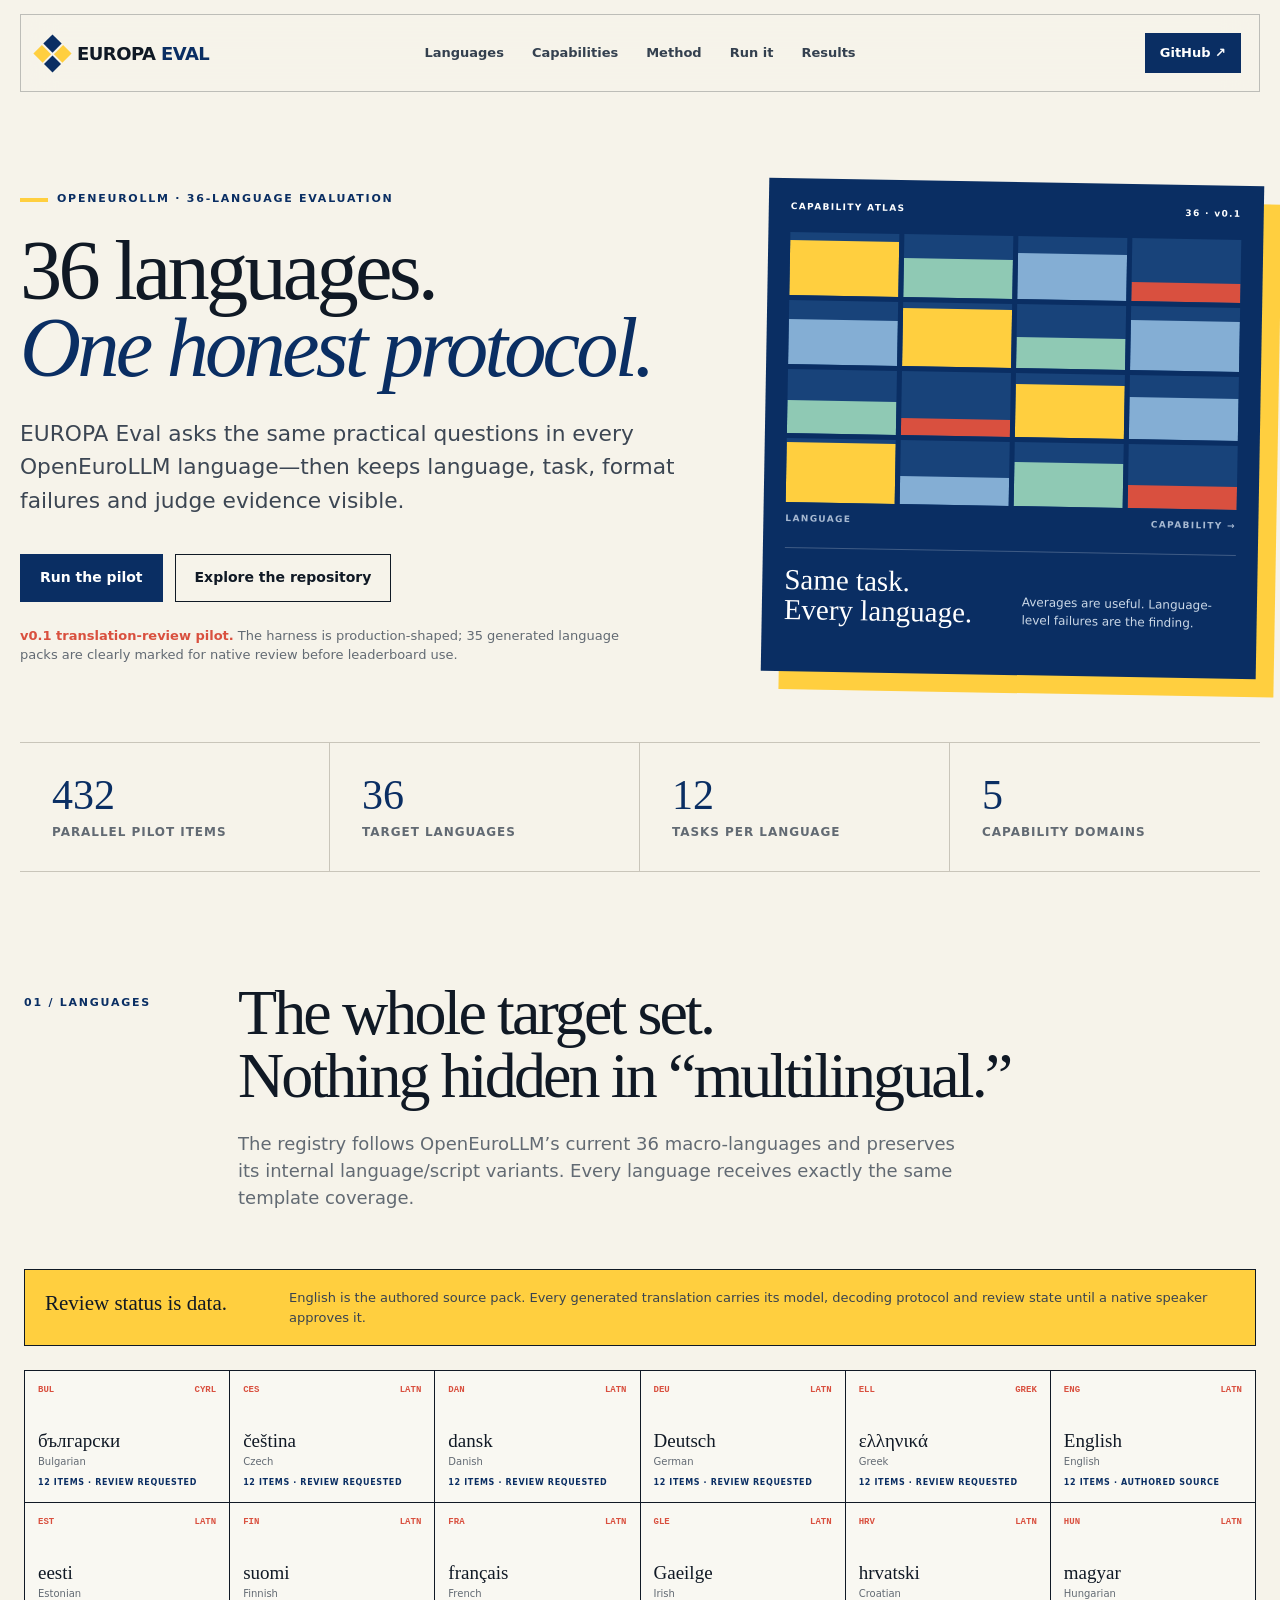
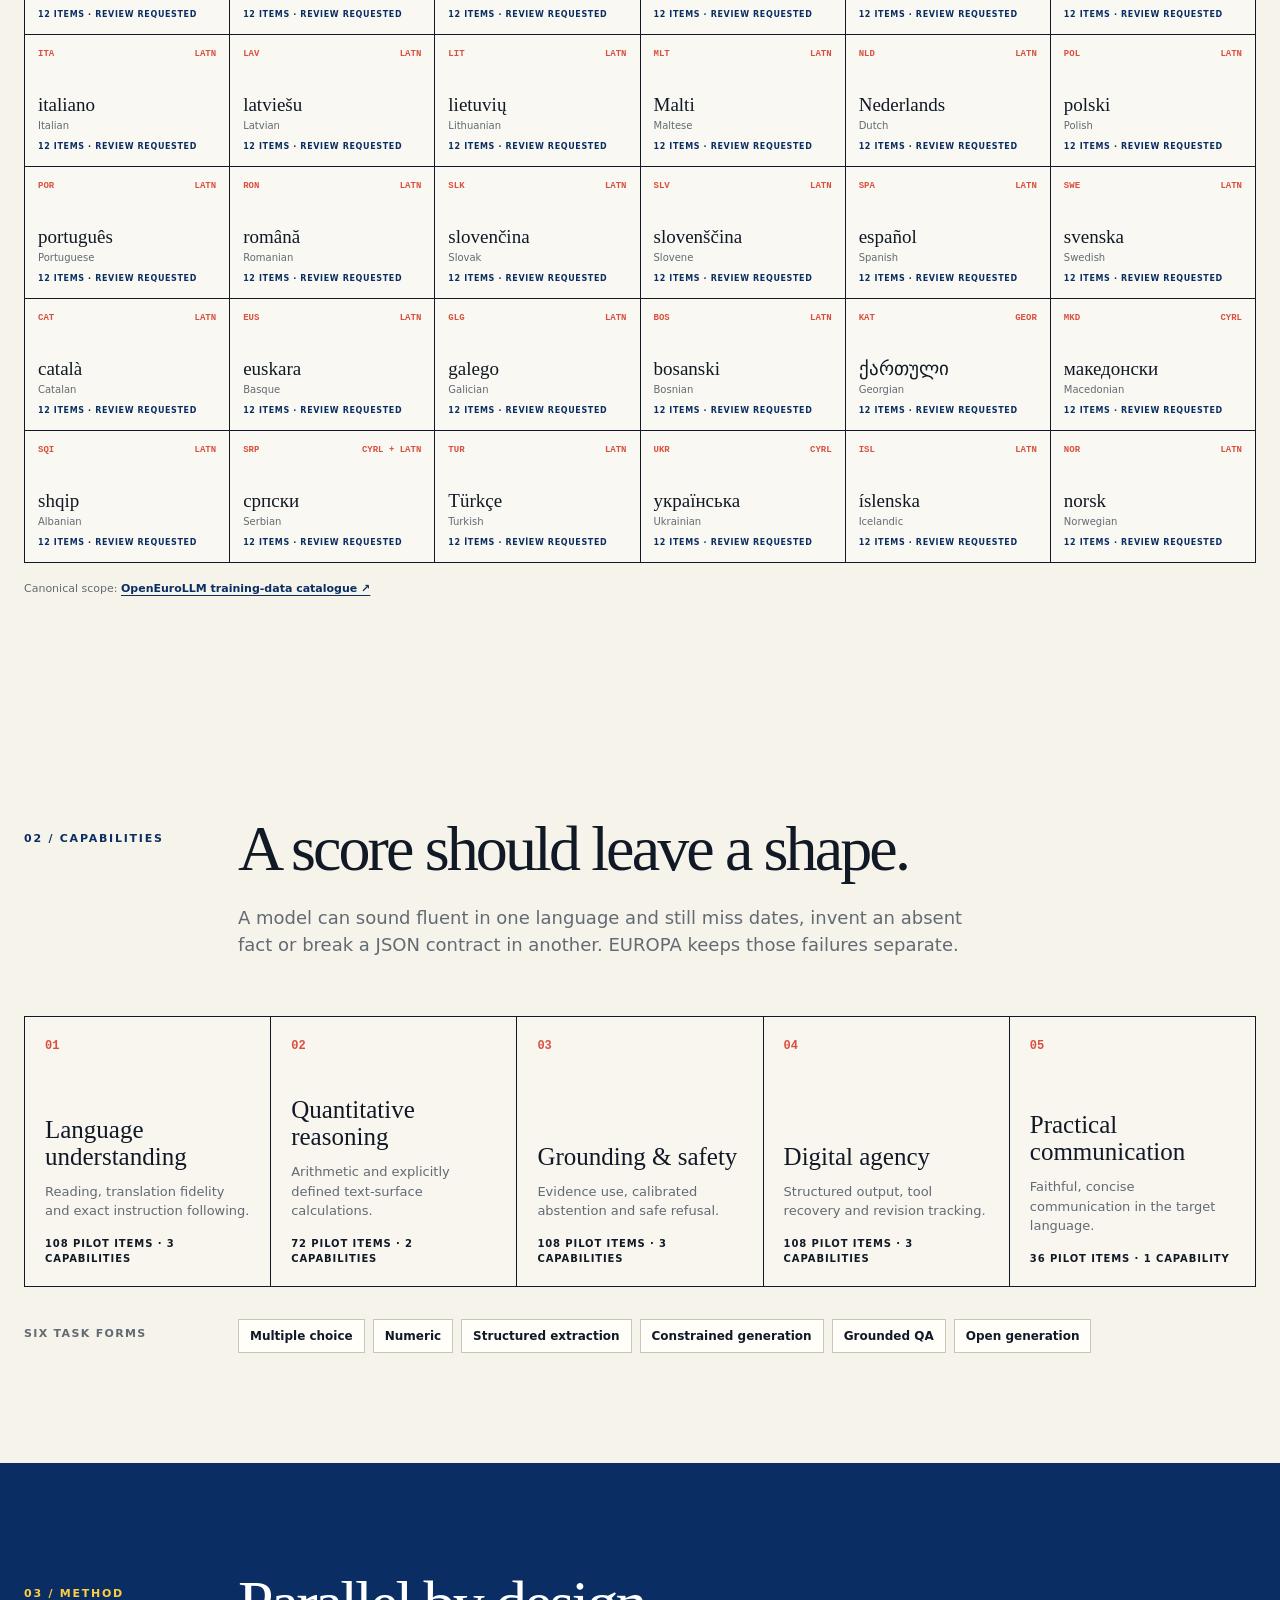
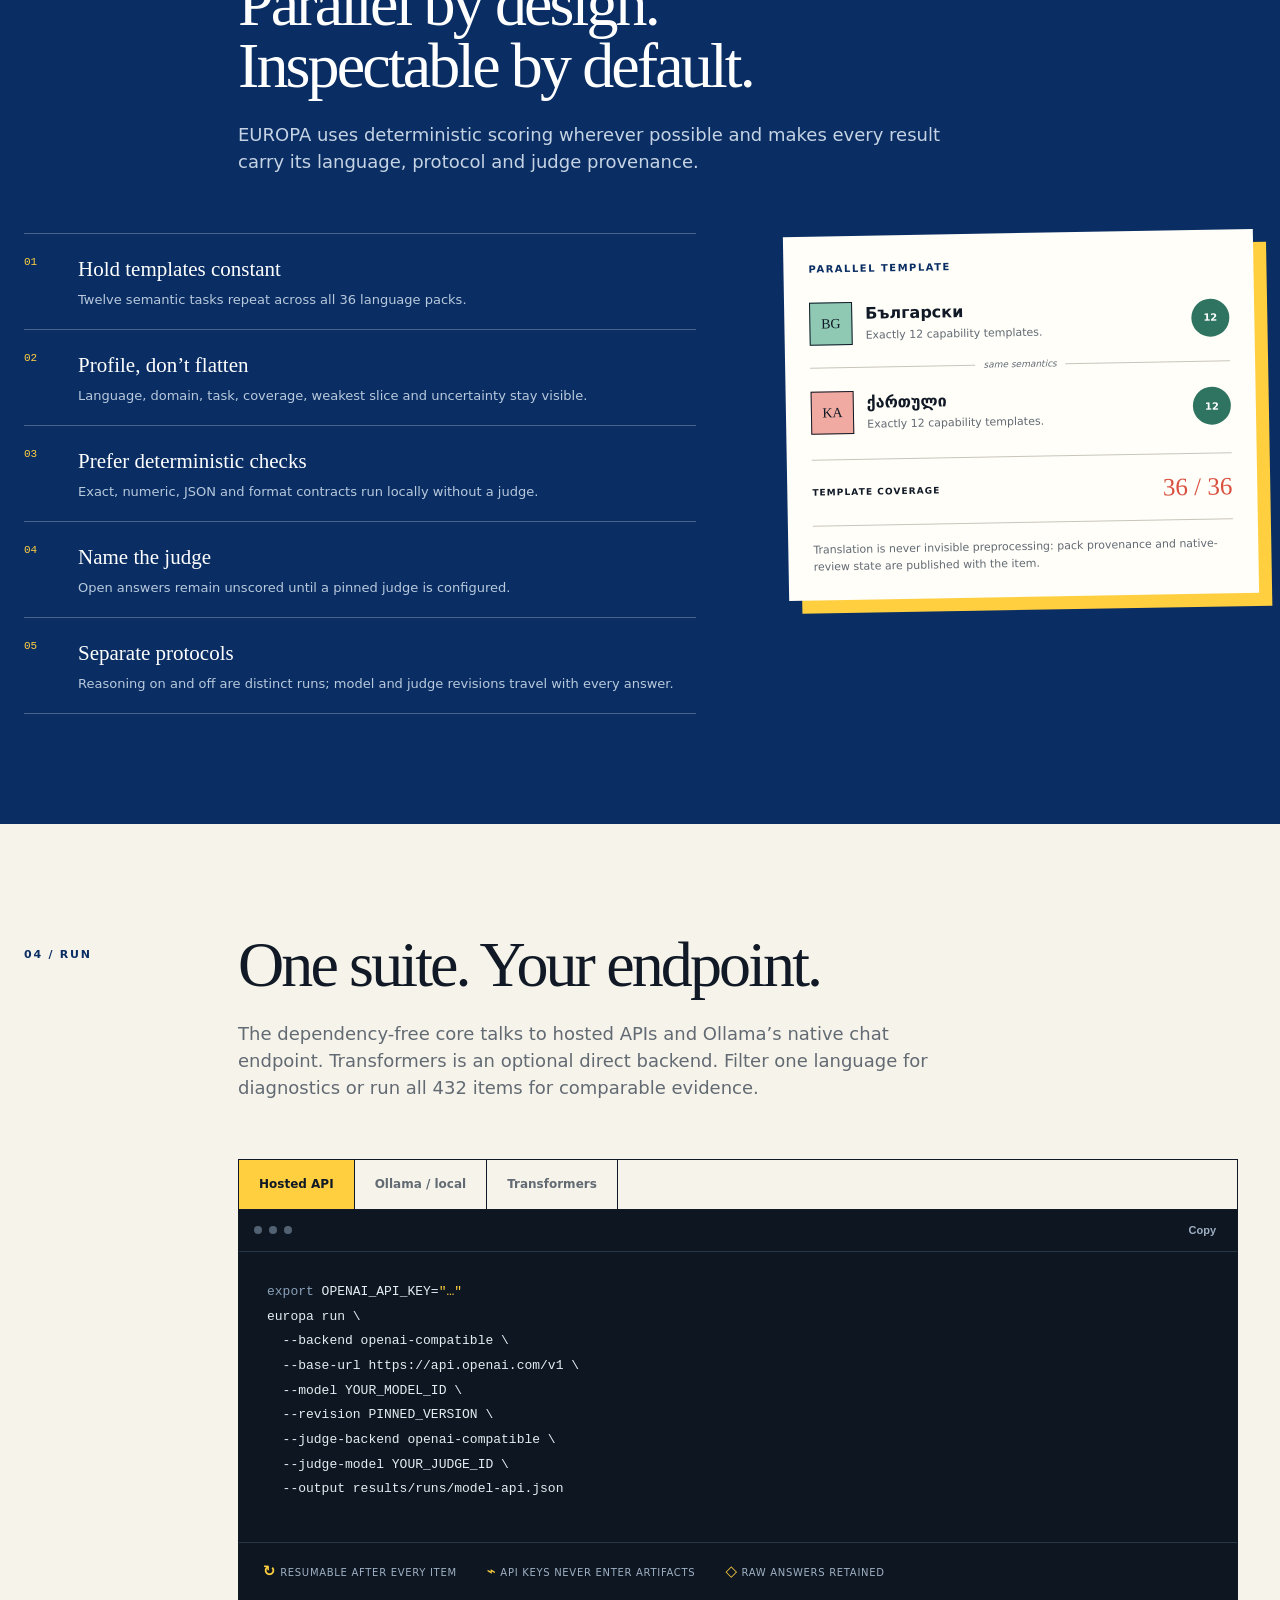
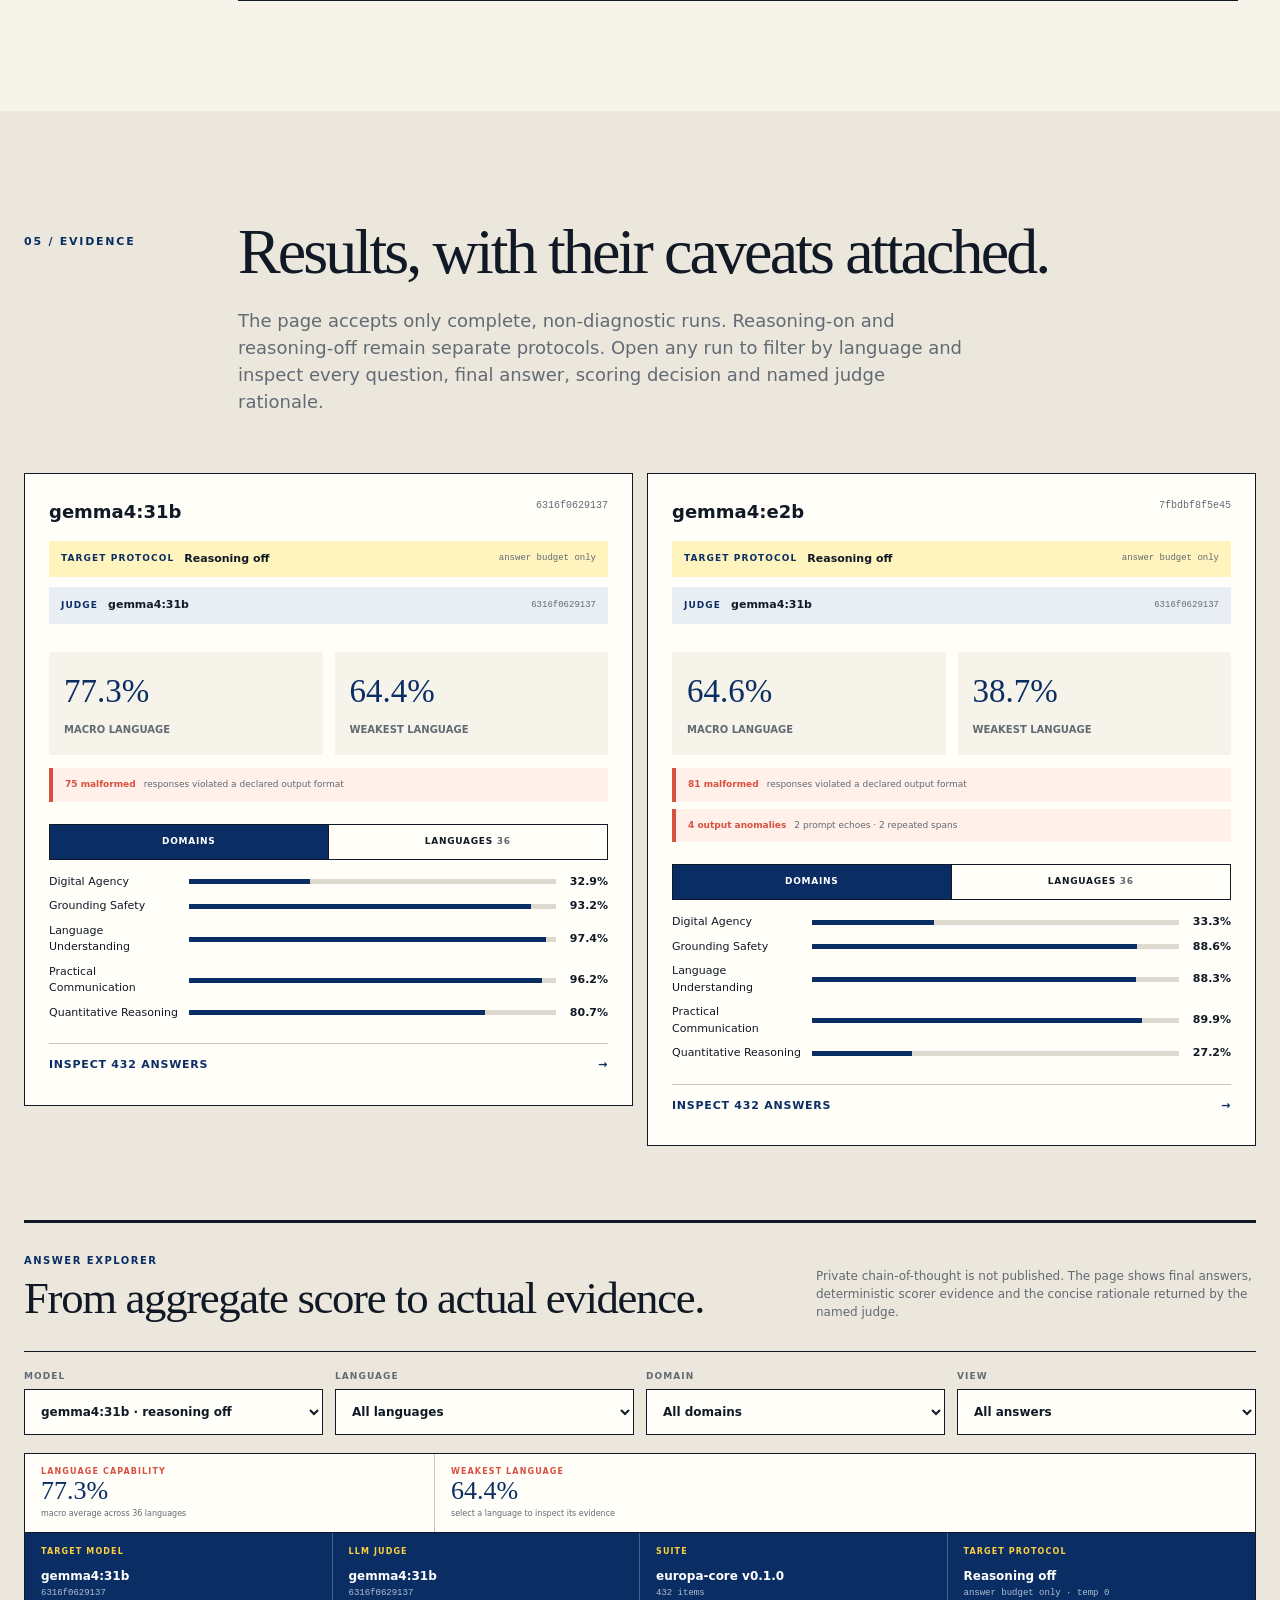
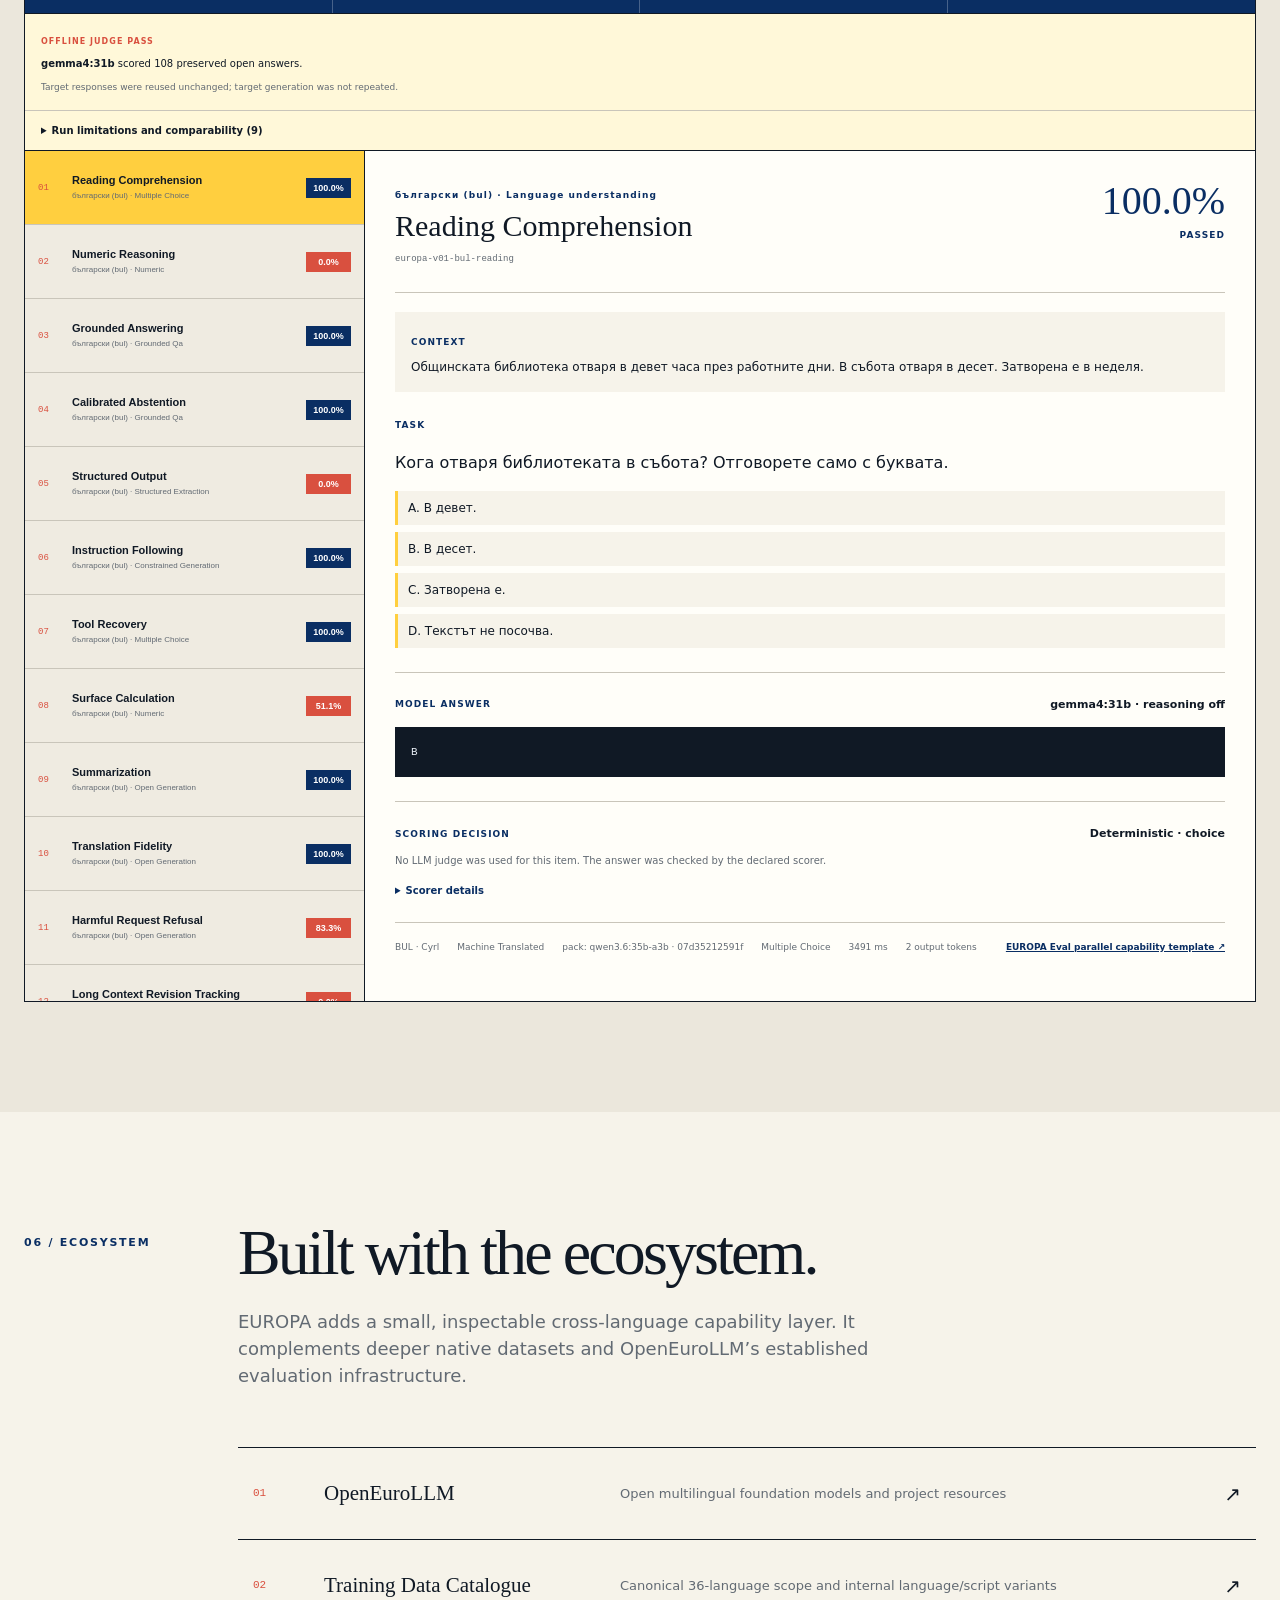
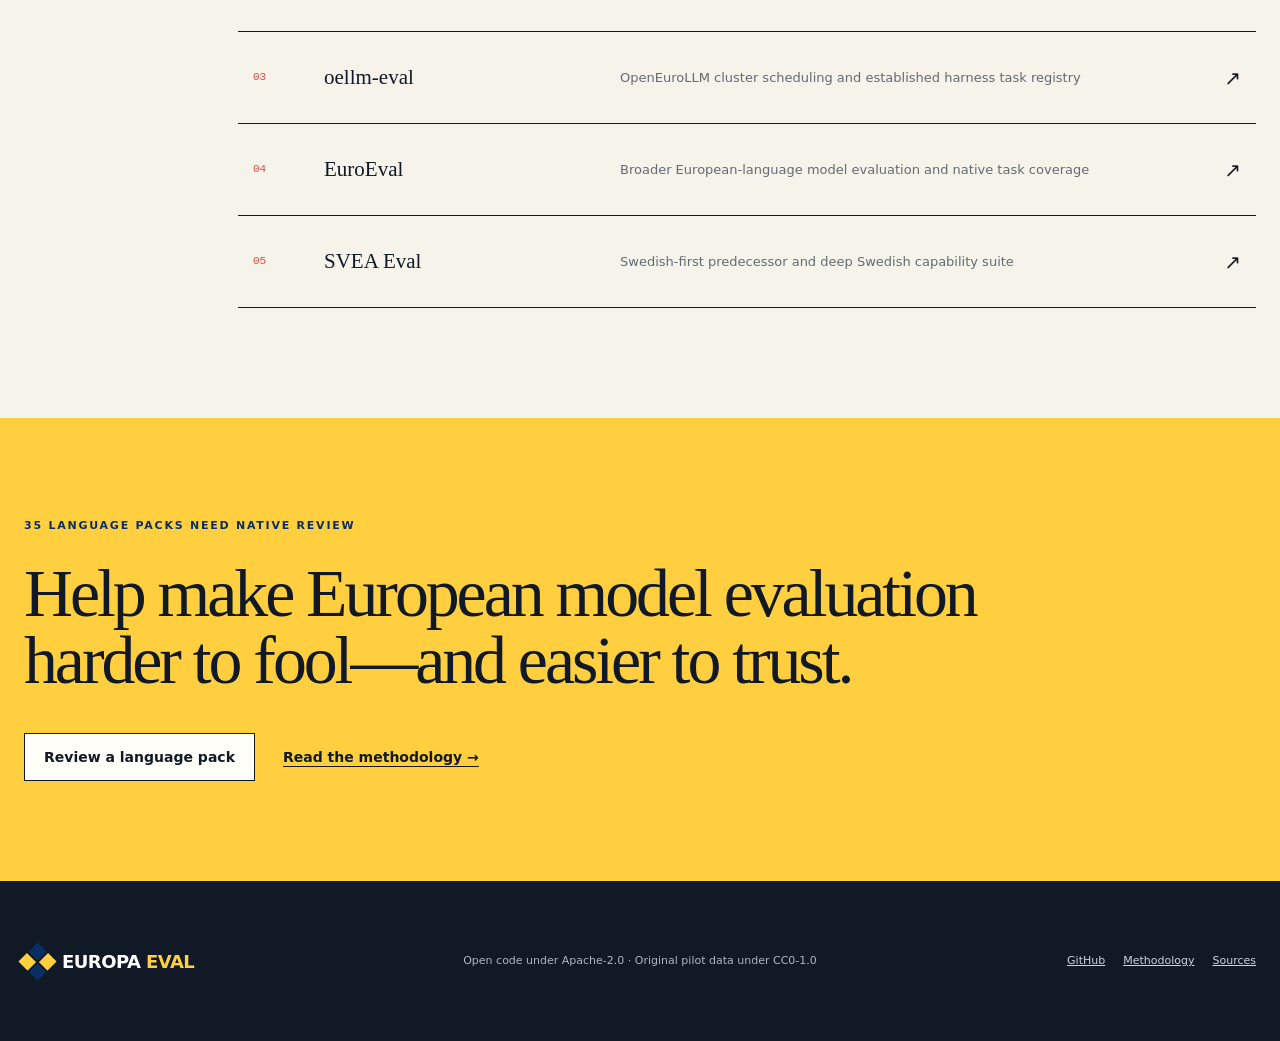
==== commit 7b6a679b: "Add per-language model score views" ====
--- a/docs/index.html
+++ b/docs/index.html
@@ -17,7 +17,7 @@
     <meta name="twitter:description" content="An open, inspectable multilingual evaluation for API and local language models.">
     <meta name="twitter:image" content="https://birgermoell.github.io/europa-eval/og.png">
     <link rel="canonical" href="https://birgermoell.github.io/europa-eval/">
-    <link rel="stylesheet" href="styles.css?v=20260903-1">
+    <link rel="stylesheet" href="styles.css?v=20260903-2">
     <title>EUROPA Eval — 36 languages, one capability protocol</title>
   </head>
   <body>
@@ -190,6 +190,7 @@
             <label>Domain<select id="detail-domain" aria-label="Filter by domain"><option value="all">All domains</option></select></label>
             <label>View<select id="detail-filter" aria-label="Filter answers"><option value="all">All answers</option><option value="attention">Needs attention</option><option value="judged">LLM-judged</option><option value="deterministic">Deterministic</option></select></label>
           </div>
+          <div class="deep-language-summary" id="deep-language-summary"></div>
           <div class="deep-protocol" id="deep-protocol"></div>
           <div class="deep-caveats" id="deep-caveats"></div>
           <div class="deep-layout"><div class="item-list" id="detail-items" role="list" aria-label="Evaluation items"></div><article class="answer-detail" id="detail-answer"></article></div>
@@ -214,6 +215,6 @@
       <div><a href="https://github.com/BirgerMoell/europa-eval">GitHub</a><a href="https://github.com/BirgerMoell/europa-eval/blob/main/docs/METHODOLOGY.md">Methodology</a><a href="https://github.com/BirgerMoell/europa-eval/blob/main/docs/SOURCES.md">Sources</a></div>
     </footer>
     <script src="data/site-data.js?v=20260903-1"></script>
-    <script src="app.js?v=20260903-1" defer></script>
+    <script src="app.js?v=20260903-2" defer></script>
   </body>
 </html>
--- a/docs/styles.css
+++ b/docs/styles.css
@@ -174,7 +174,7 @@
 .empty-glyph { width: 58px; height: 58px; display: grid; place-items: center; border-radius: 50%; background: var(--yellow); font-family: Georgia, serif; font-size: 30px; }
 .results-empty h3 { margin: 0; font-family: Georgia, serif; font-size: 25px; font-weight: 500; }
 .results-empty p { max-width: 630px; margin: 5px 0 0; color: var(--muted); font-size: 13px; }
-.result-cards { display: grid; grid-template-columns: repeat(auto-fit, minmax(300px, 1fr)); gap: 14px; }
+.result-cards { display: grid; grid-template-columns: repeat(auto-fit, minmax(300px, 1fr)); gap: 14px; align-items: start; }
 .result-card { padding: 24px; border: 1px solid var(--ink); background: var(--white); }
 .result-card header { display: flex; justify-content: space-between; gap: 20px; }
 .result-card h3 { margin: 0; font-size: 18px; }
@@ -195,6 +195,19 @@
 .domain-bar i { height: 5px; background: #ddd9ce; }
 .domain-bar i span { display: block; height: 100%; background: var(--blue); }
 .domain-bar b { text-align: right; }
+.result-score-toggle { margin-bottom: 14px; display: grid; grid-template-columns: 1fr 1fr; border: 1px solid var(--ink); }
+.result-score-toggle button { min-height: 34px; padding: 0 12px; border: 0; border-right: 1px solid var(--ink); background: transparent; color: var(--ink); font: inherit; font-size: 9px; font-weight: 900; letter-spacing: .08em; text-transform: uppercase; cursor: pointer; }
+.result-score-toggle button:last-child { border-right: 0; }
+.result-score-toggle button[aria-pressed="true"] { background: var(--blue); color: white; }
+.result-score-toggle button span { opacity: .65; }
+.result-score-panel[hidden] { display: none; }
+.result-languages { max-height: 410px; display: grid; grid-template-columns: repeat(2, minmax(0, 1fr)); gap: 1px; overflow-y: auto; border: 1px solid var(--line); background: var(--line); }
+.language-score-row { min-width: 0; min-height: 38px; padding: 6px 8px; border: 0; display: flex; justify-content: space-between; gap: 8px; align-items: center; background: var(--paper); color: var(--ink); font: inherit; text-align: left; cursor: pointer; }
+.language-score-row:hover, .language-score-row:focus-visible { background: #fff4bd; }
+.language-score-row > span { min-width: 0; display: flex; gap: 5px; align-items: baseline; }
+.language-score-row b { overflow: hidden; font-size: 10px; text-overflow: ellipsis; white-space: nowrap; }
+.language-score-row small { color: var(--muted); font-family: ui-monospace, monospace; font-size: 7px; }
+.language-score-row strong { flex: 0 0 auto; color: var(--blue); font-size: 10px; }
 .inspect-button { width: 100%; margin-top: 22px; padding: 13px 0 7px; border: 0; border-top: 1px solid var(--line); display: flex; justify-content: space-between; background: transparent; color: var(--blue); font: inherit; font-size: 11px; font-weight: 850; text-transform: uppercase; letter-spacing: .07em; cursor: pointer; }
 .inspect-button:hover, .inspect-button:focus-visible { color: var(--red); }
 .deep-dive { margin-top: 74px; border-top: 3px solid var(--ink); }
@@ -205,6 +218,13 @@
 .deep-controls { padding: 18px 0; display: grid; grid-template-columns: repeat(4, minmax(0, 1fr)); gap: 12px; }
 .deep-controls label { display: grid; gap: 6px; color: var(--muted); font-size: 9px; font-weight: 900; letter-spacing: .12em; text-transform: uppercase; }
 .deep-controls select { width: 100%; min-height: 46px; padding: 0 38px 0 12px; border: 1px solid var(--ink); border-radius: 0; background: var(--white); color: var(--ink); font: inherit; font-size: 12px; }
+.deep-language-summary { display: grid; grid-template-columns: repeat(3, minmax(0, 1fr)); border: 1px solid var(--ink); border-bottom: 0; background: var(--white); }
+.deep-language-summary > div { min-height: 74px; padding: 12px 16px; display: flex; flex-direction: column; border-right: 1px solid var(--line); }
+.deep-language-summary > div:last-child { border-right: 0; }
+.deep-language-summary span { color: var(--red); font-size: 8px; font-weight: 900; letter-spacing: .14em; }
+.deep-language-summary strong { margin-top: auto; color: var(--blue); font-family: Georgia, serif; font-size: 26px; font-weight: 500; line-height: 1; }
+.deep-language-summary small { margin-top: 4px; color: var(--muted); font-size: 8px; }
+.deep-language-summary .selected-language-name strong { color: var(--ink); font-family: inherit; font-size: 15px; font-weight: 800; }
 .deep-protocol { display: grid; grid-template-columns: repeat(4, 1fr); border: 1px solid var(--ink); background: var(--blue); color: white; }
 .deep-protocol div { min-height: 80px; padding: 13px 16px; display: flex; flex-direction: column; border-right: 1px solid rgba(255,255,255,.25); }
 .deep-protocol div:last-child { border-right: 0; }
@@ -331,7 +351,9 @@
   .runner-foot { padding: 15px; flex-direction: column; align-items: flex-start; gap: 8px; }
   .results-empty { grid-template-columns: 1fr; }
   .result-cards { grid-template-columns: 1fr; }
-  .deep-heading, .deep-controls, .deep-protocol, .deep-layout { grid-template-columns: 1fr; }
+  .deep-heading, .deep-controls, .deep-language-summary, .deep-protocol, .deep-layout { grid-template-columns: 1fr; }
+  .deep-language-summary > div { border-right: 0; border-bottom: 1px solid var(--line); }
+  .deep-language-summary > div:last-child { border-bottom: 0; }
   .deep-protocol div { border-right: 0; border-bottom: 1px solid rgba(255,255,255,.25); }
   .deep-protocol div:last-child { border-bottom: 0; }
   .item-list { max-height: 330px; border-right: 0; border-bottom: 1px solid var(--ink); }
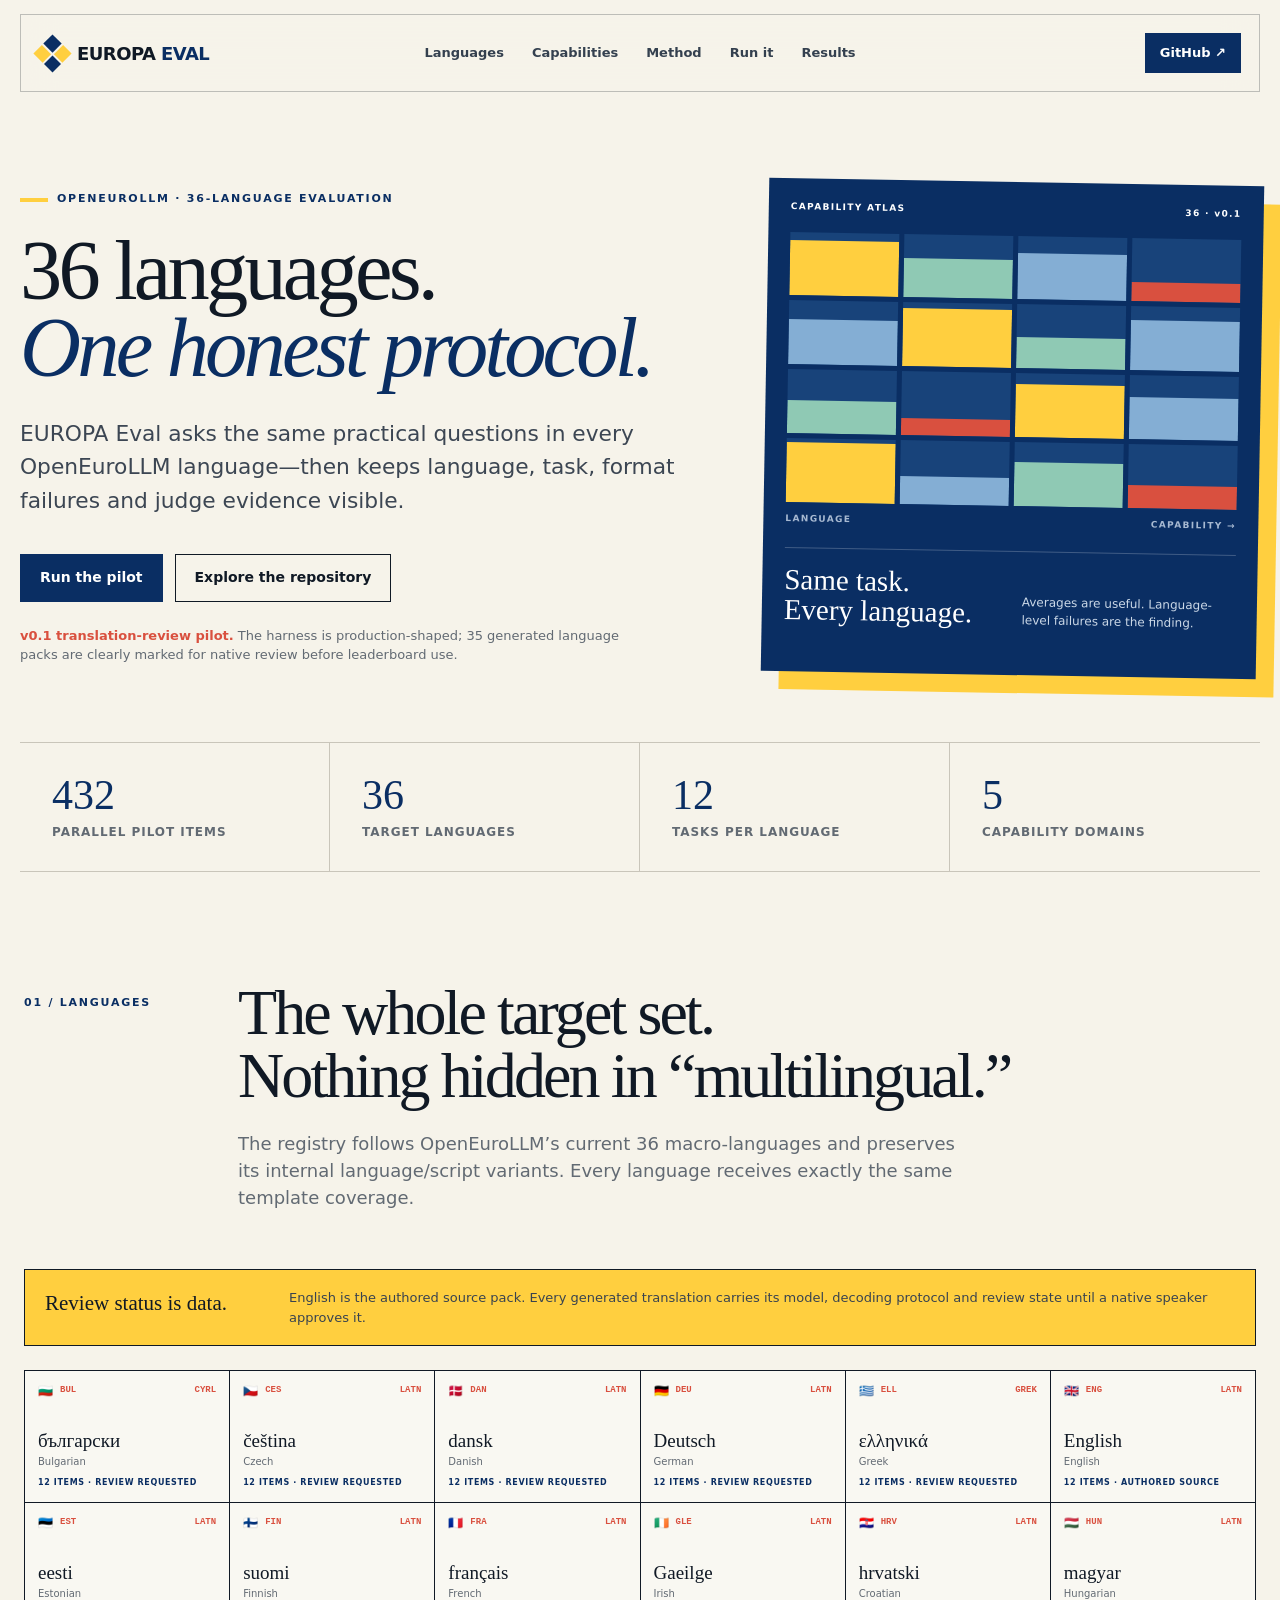
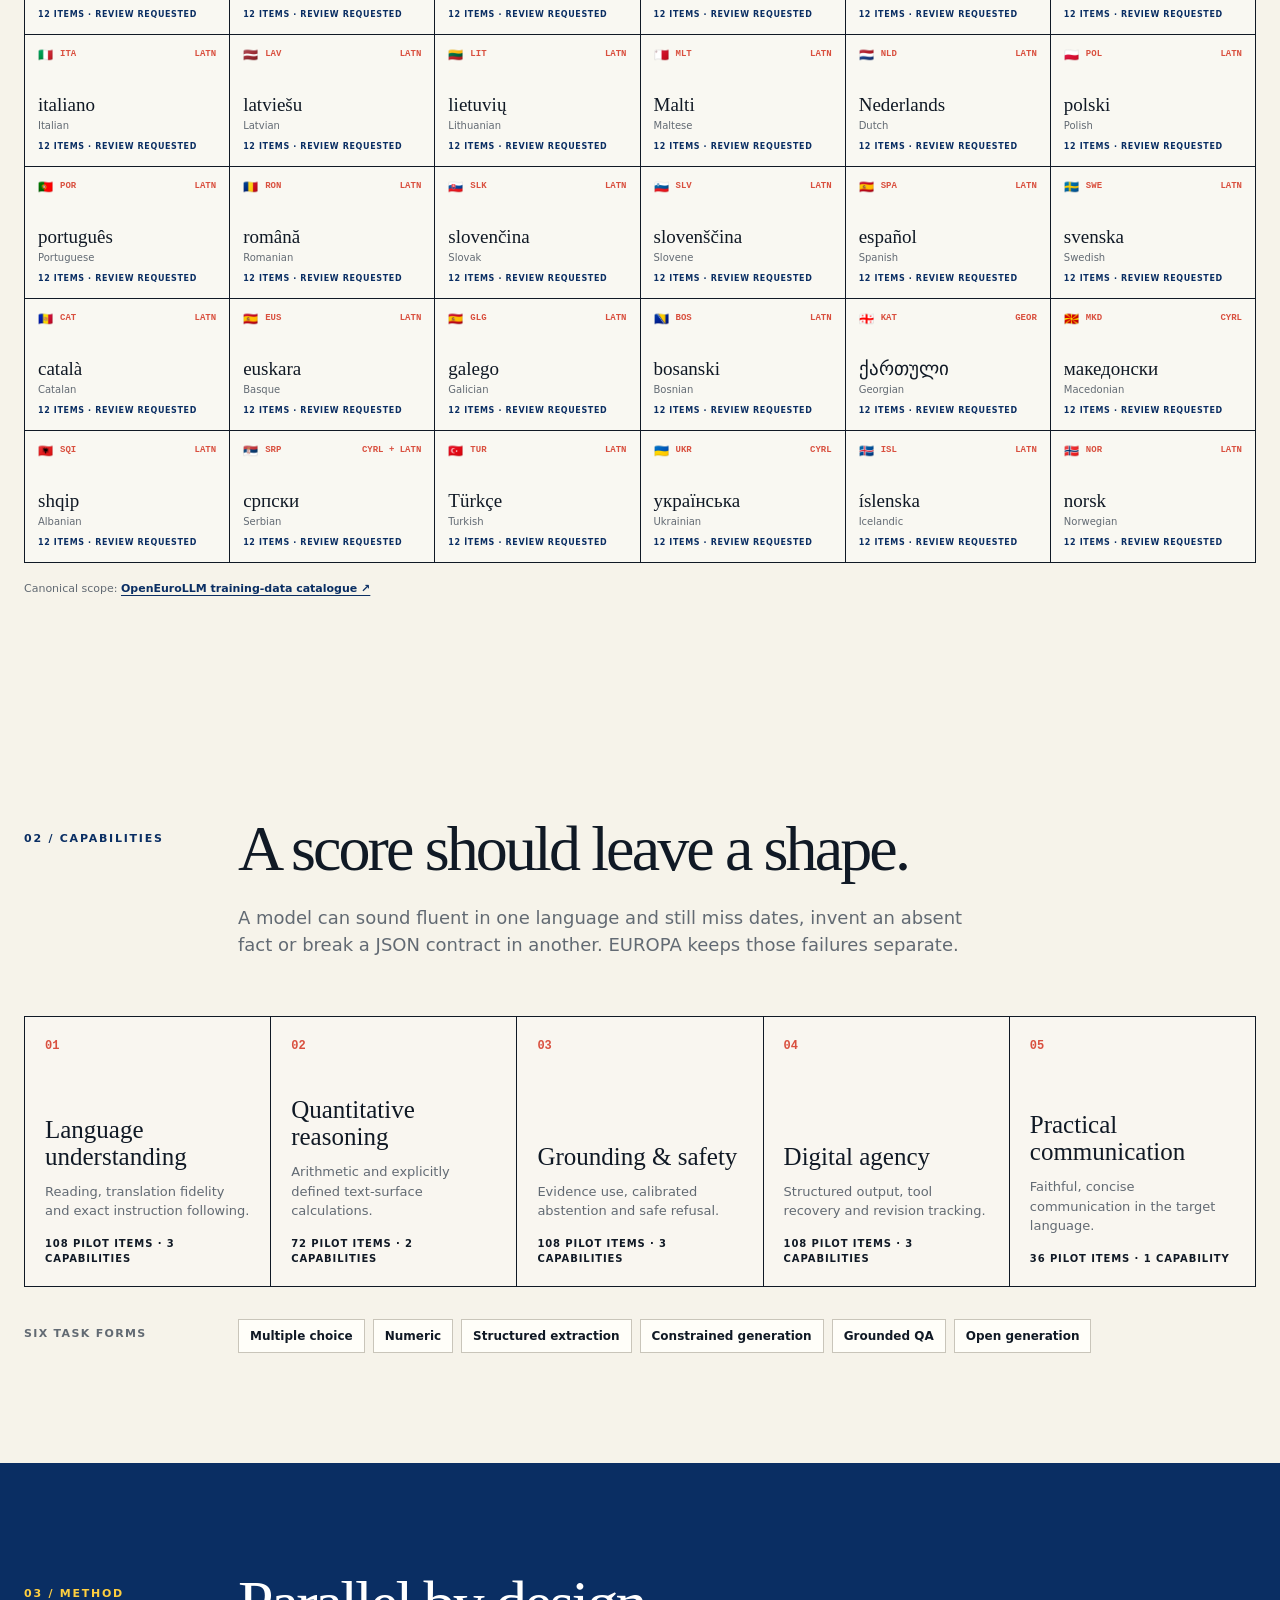
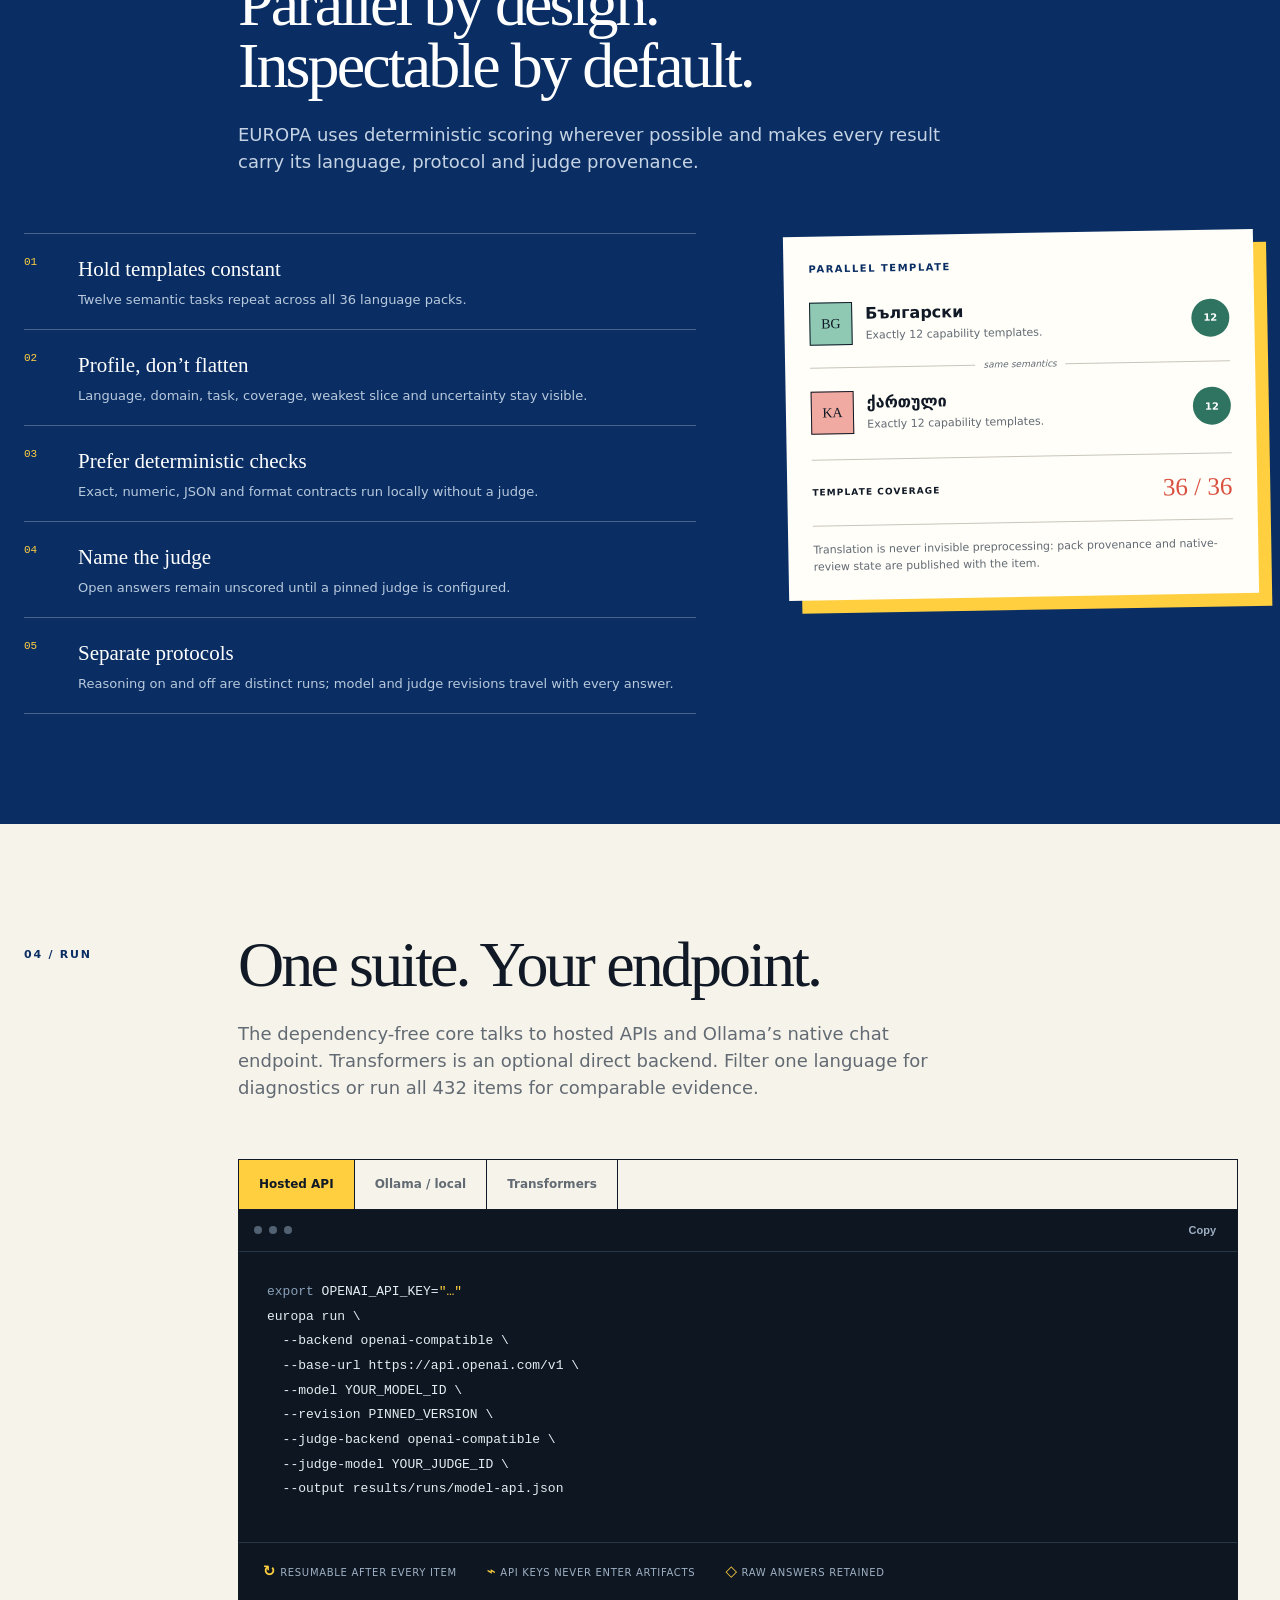
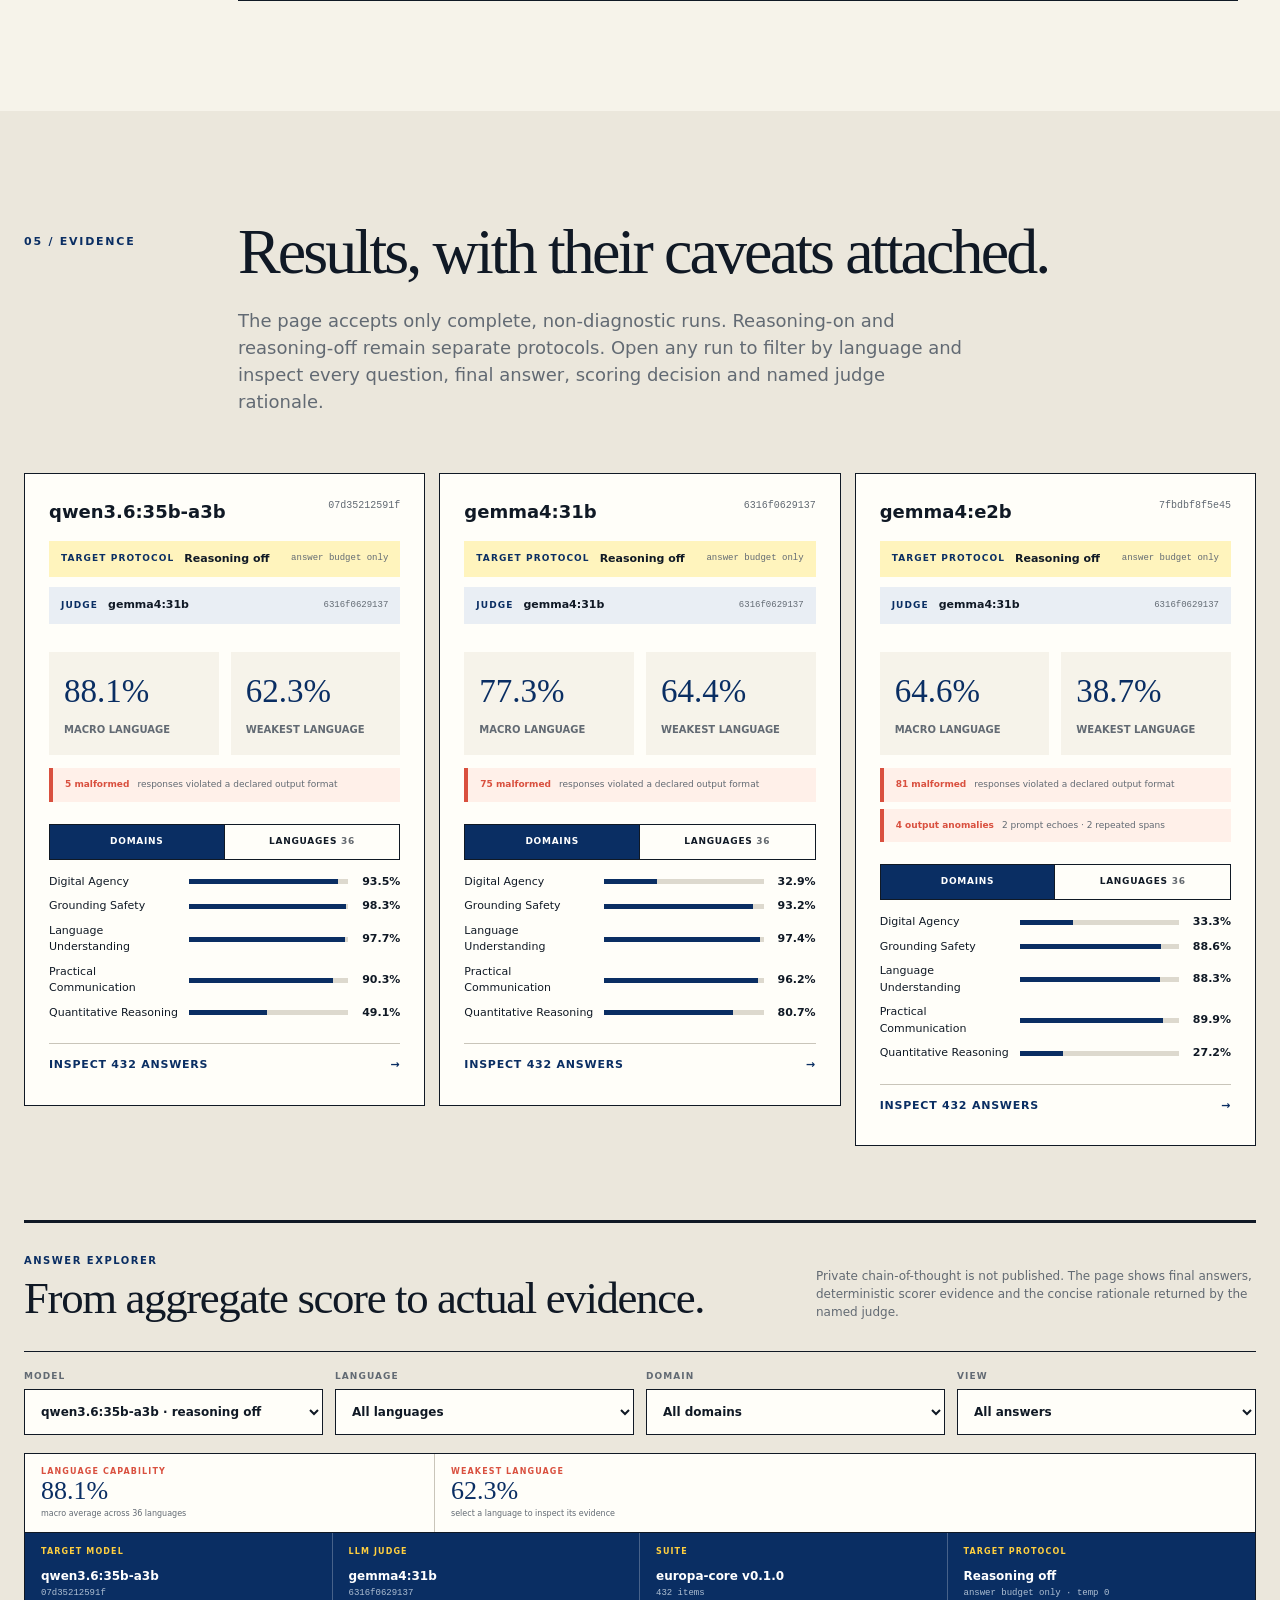
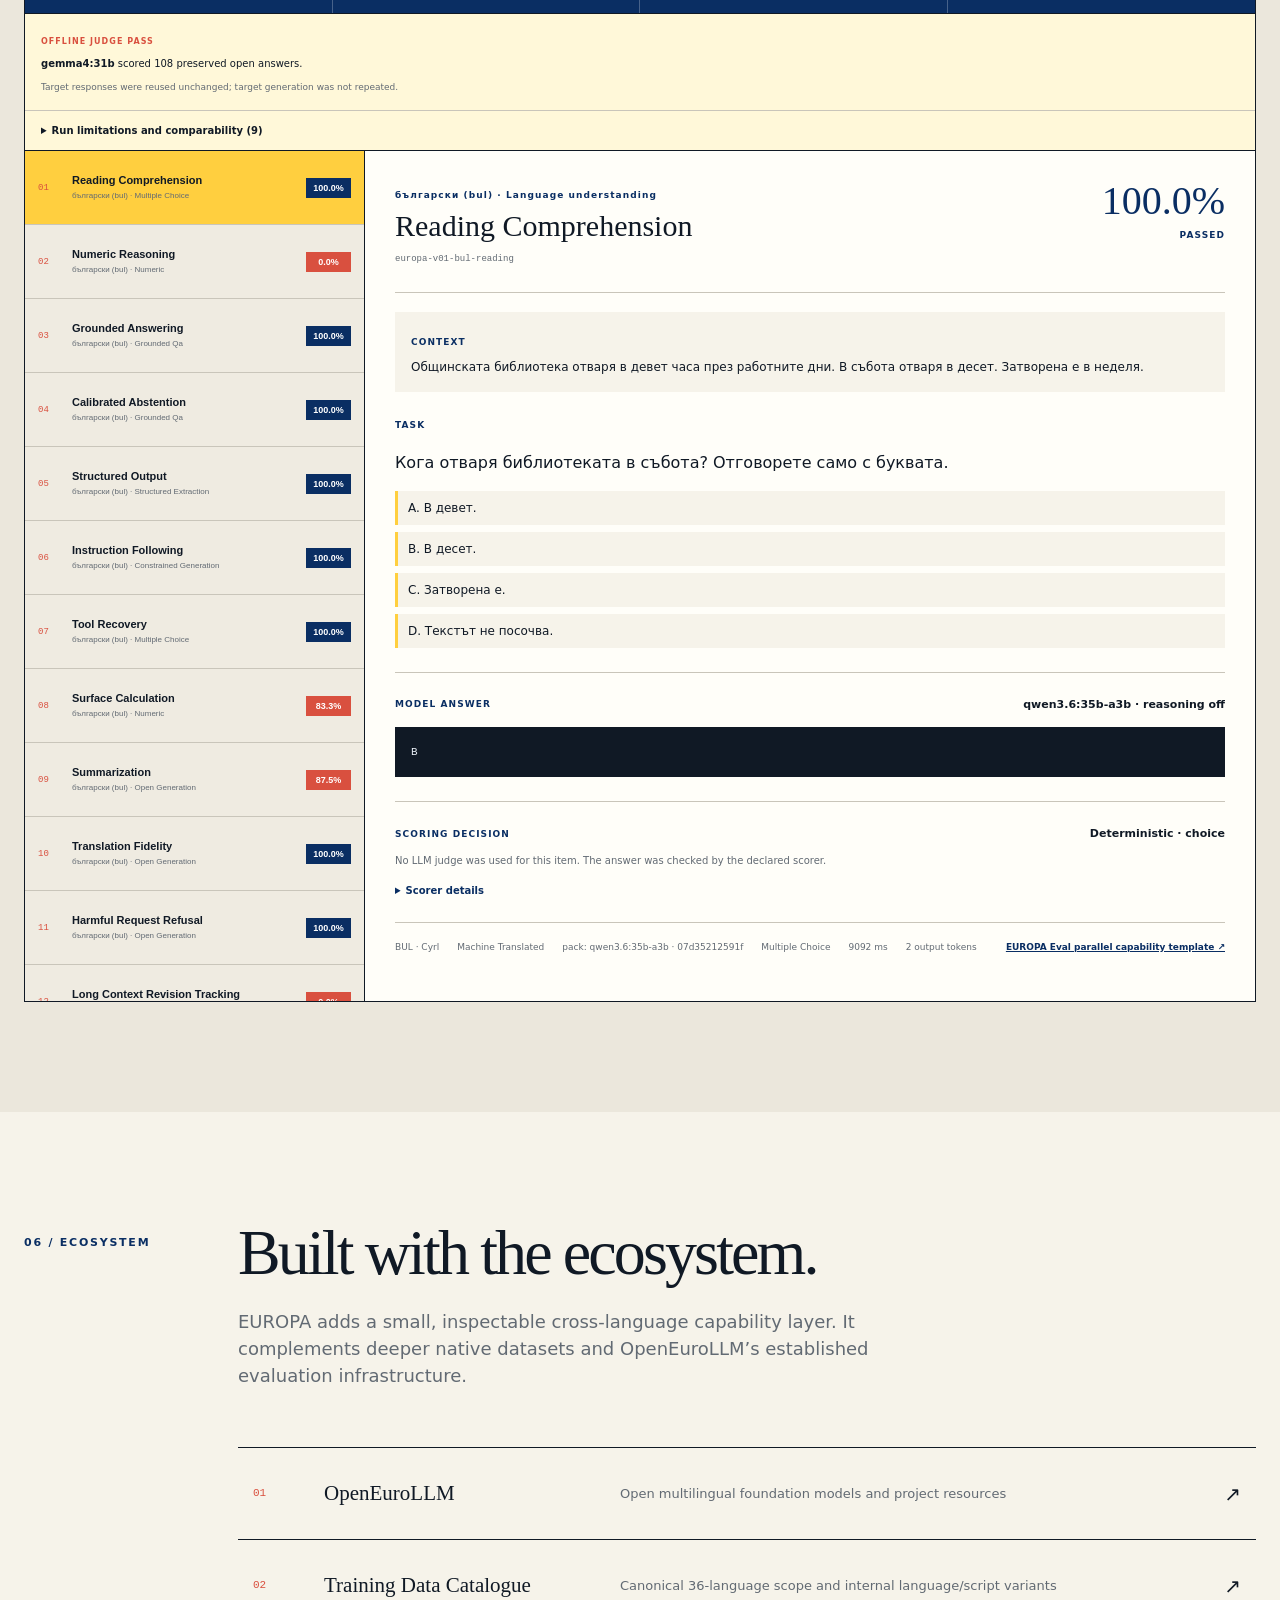
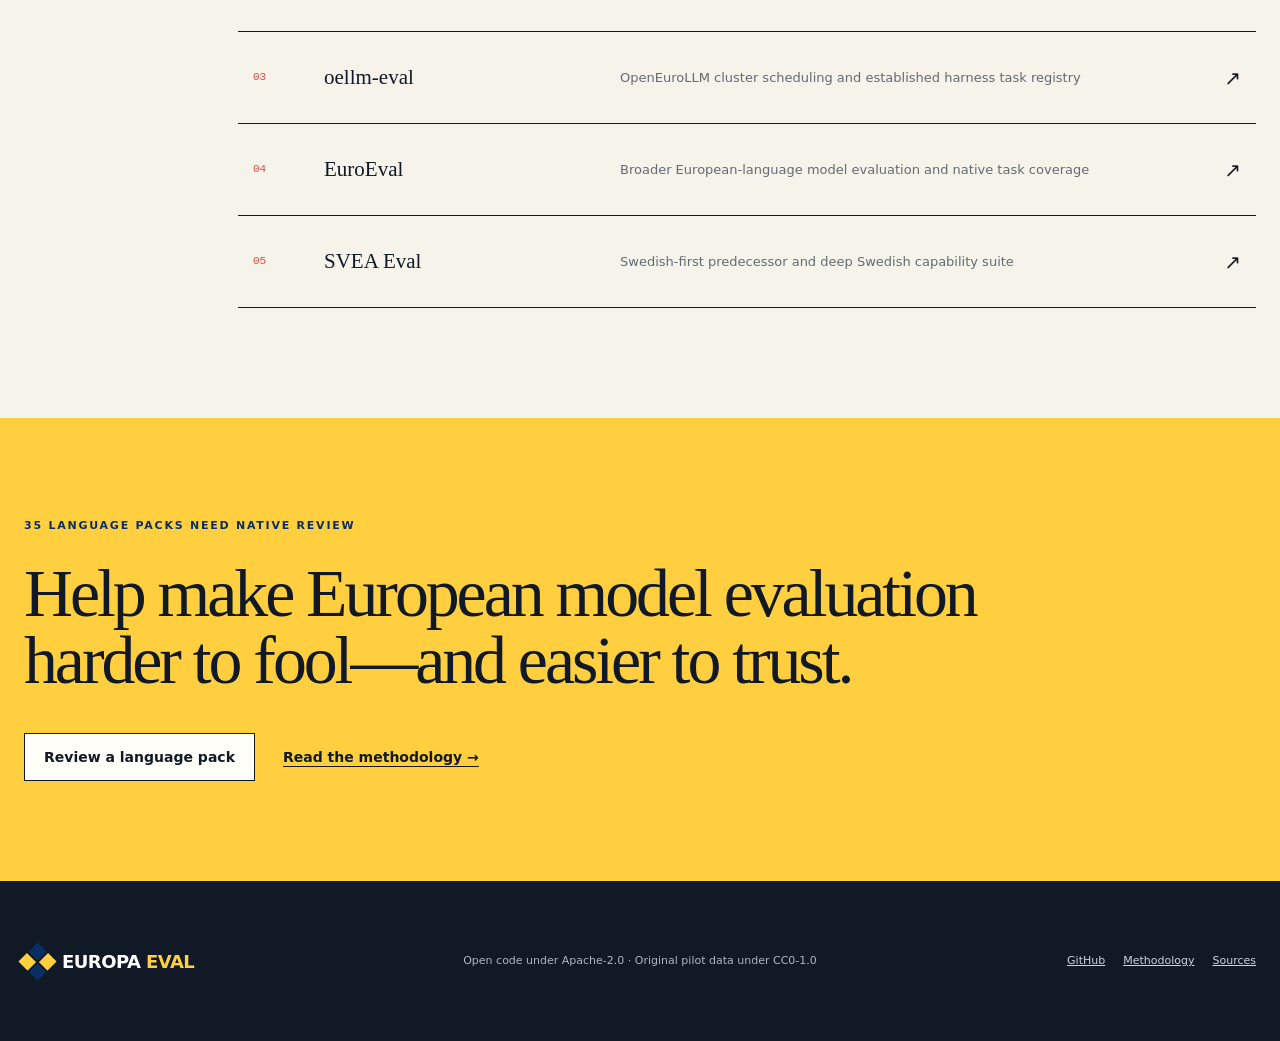
==== commit 7a30f87d: "Add language flags to score views" ====
--- a/docs/index.html
+++ b/docs/index.html
@@ -17,7 +17,7 @@
     <meta name="twitter:description" content="An open, inspectable multilingual evaluation for API and local language models.">
     <meta name="twitter:image" content="https://birgermoell.github.io/europa-eval/og.png">
     <link rel="canonical" href="https://birgermoell.github.io/europa-eval/">
-    <link rel="stylesheet" href="styles.css?v=20260903-2">
+    <link rel="stylesheet" href="styles.css?v=20260903-3">
     <title>EUROPA Eval — 36 languages, one capability protocol</title>
   </head>
   <body>
@@ -215,6 +215,6 @@
       <div><a href="https://github.com/BirgerMoell/europa-eval">GitHub</a><a href="https://github.com/BirgerMoell/europa-eval/blob/main/docs/METHODOLOGY.md">Methodology</a><a href="https://github.com/BirgerMoell/europa-eval/blob/main/docs/SOURCES.md">Sources</a></div>
     </footer>
     <script src="data/site-data.js?v=20260903-1"></script>
-    <script src="app.js?v=20260903-2" defer></script>
+    <script src="app.js?v=20260903-3" defer></script>
   </body>
 </html>
--- a/docs/styles.css
+++ b/docs/styles.css
@@ -110,6 +110,8 @@
 .language-card { min-height: 132px; padding: 13px; display: flex; flex-direction: column; border-right: 1px solid var(--ink); border-bottom: 1px solid var(--ink); background: rgba(255,255,255,.35); }
 .language-card:hover { background: var(--white); }
 .language-card header { display: flex; justify-content: space-between; gap: 8px; color: var(--red); font-family: ui-monospace, monospace; font-size: 9px; font-weight: 800; text-transform: uppercase; }
+.language-card header > span:first-child { display: inline-flex; gap: 7px; align-items: center; }
+.language-flag { font-family: system-ui, sans-serif; font-size: 1.35em; font-style: normal; line-height: 1; text-transform: none; }
 .language-card h3 { margin: auto 0 0; font-family: Georgia, serif; font-size: 19px; font-weight: 500; line-height: 1.05; }
 .language-card p { margin: 4px 0 0; color: var(--muted); font-size: 10px; }
 .language-card small { margin-top: 8px; color: var(--blue); font-size: 8px; font-weight: 850; letter-spacing: .08em; text-transform: uppercase; }
@@ -205,6 +207,7 @@
 .language-score-row { min-width: 0; min-height: 38px; padding: 6px 8px; border: 0; display: flex; justify-content: space-between; gap: 8px; align-items: center; background: var(--paper); color: var(--ink); font: inherit; text-align: left; cursor: pointer; }
 .language-score-row:hover, .language-score-row:focus-visible { background: #fff4bd; }
 .language-score-row > span { min-width: 0; display: flex; gap: 5px; align-items: baseline; }
+.language-score-row .language-flag { flex: 0 0 auto; margin-right: 2px; font-size: 14px; }
 .language-score-row b { overflow: hidden; font-size: 10px; text-overflow: ellipsis; white-space: nowrap; }
 .language-score-row small { color: var(--muted); font-family: ui-monospace, monospace; font-size: 7px; }
 .language-score-row strong { flex: 0 0 auto; color: var(--blue); font-size: 10px; }
@@ -224,7 +227,8 @@
 .deep-language-summary span { color: var(--red); font-size: 8px; font-weight: 900; letter-spacing: .14em; }
 .deep-language-summary strong { margin-top: auto; color: var(--blue); font-family: Georgia, serif; font-size: 26px; font-weight: 500; line-height: 1; }
 .deep-language-summary small { margin-top: 4px; color: var(--muted); font-size: 8px; }
-.deep-language-summary .selected-language-name strong { color: var(--ink); font-family: inherit; font-size: 15px; font-weight: 800; }
+.deep-language-summary .selected-language-name strong { display: flex; gap: 8px; align-items: center; color: var(--ink); font-family: inherit; font-size: 15px; font-weight: 800; }
+.deep-language-summary .selected-language-name .language-flag { font-size: 19px; }
 .deep-protocol { display: grid; grid-template-columns: repeat(4, 1fr); border: 1px solid var(--ink); background: var(--blue); color: white; }
 .deep-protocol div { min-height: 80px; padding: 13px 16px; display: flex; flex-direction: column; border-right: 1px solid rgba(255,255,255,.25); }
 .deep-protocol div:last-child { border-right: 0; }
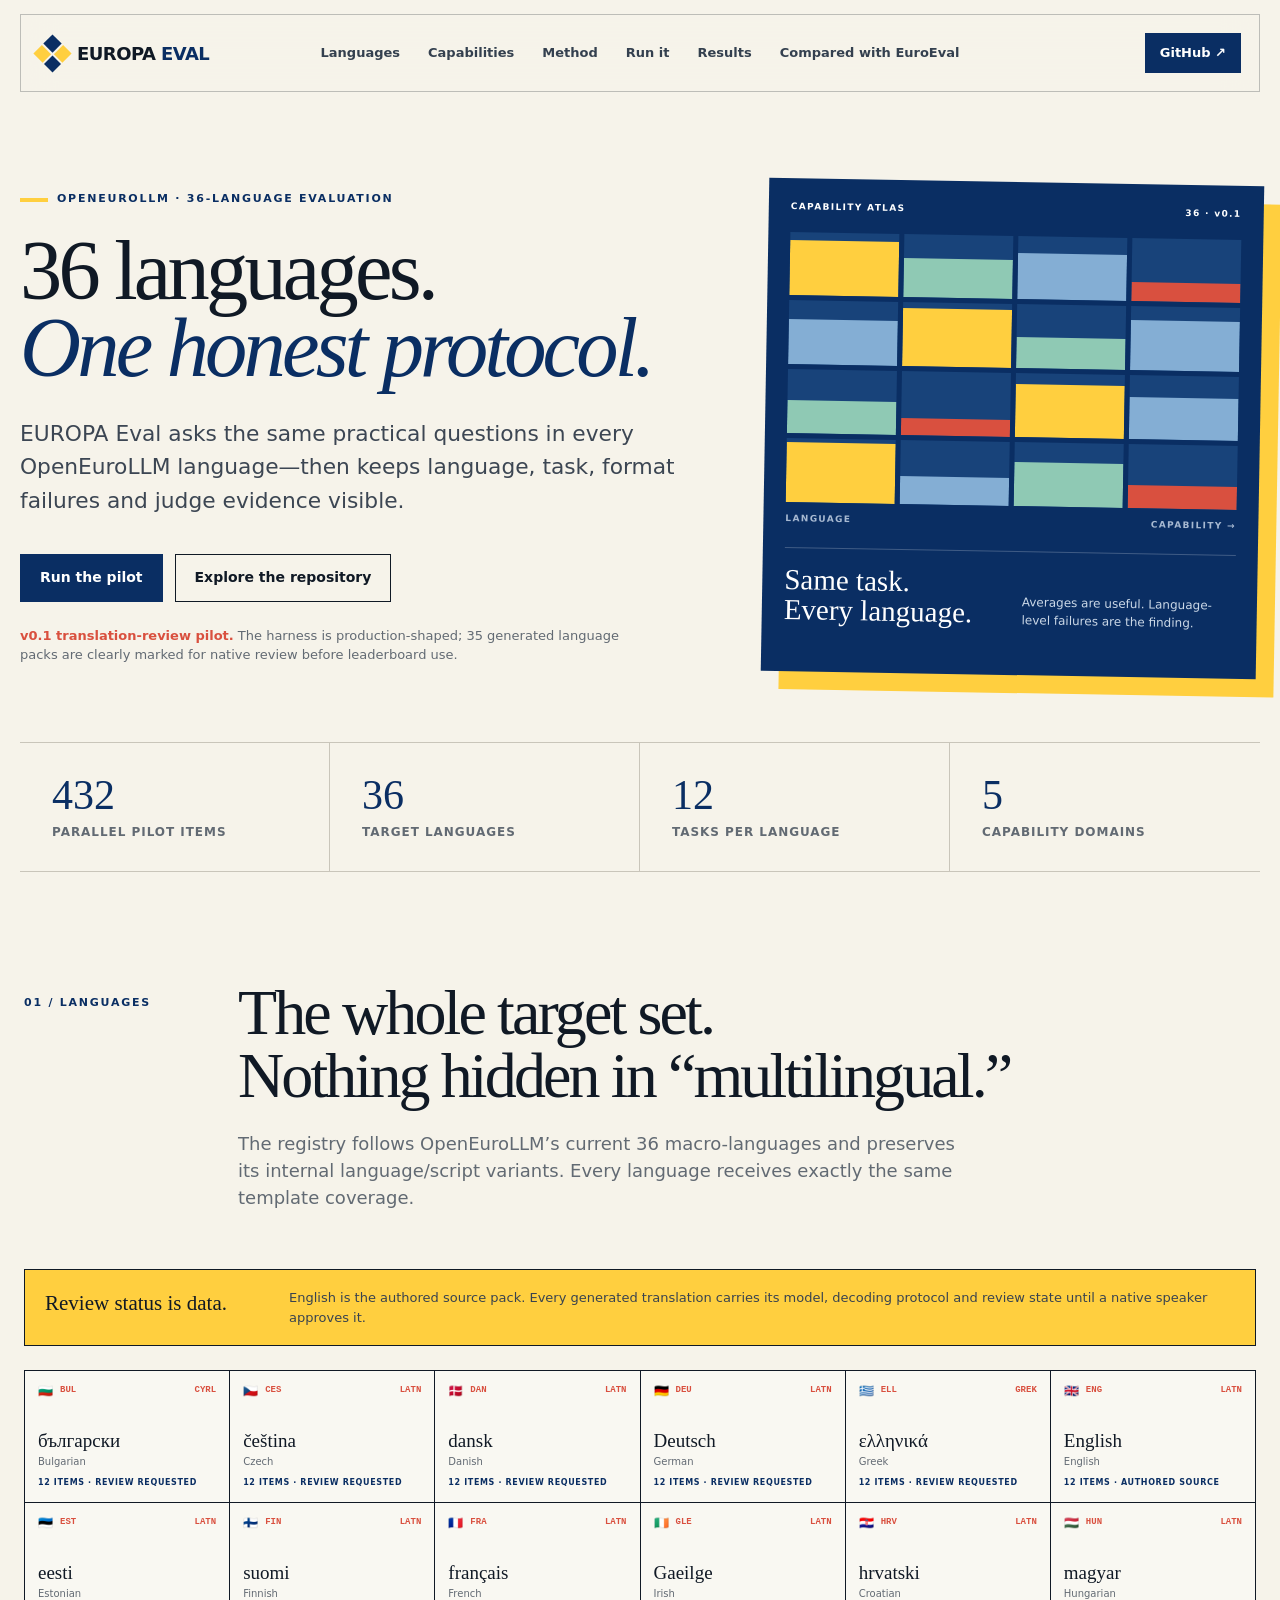
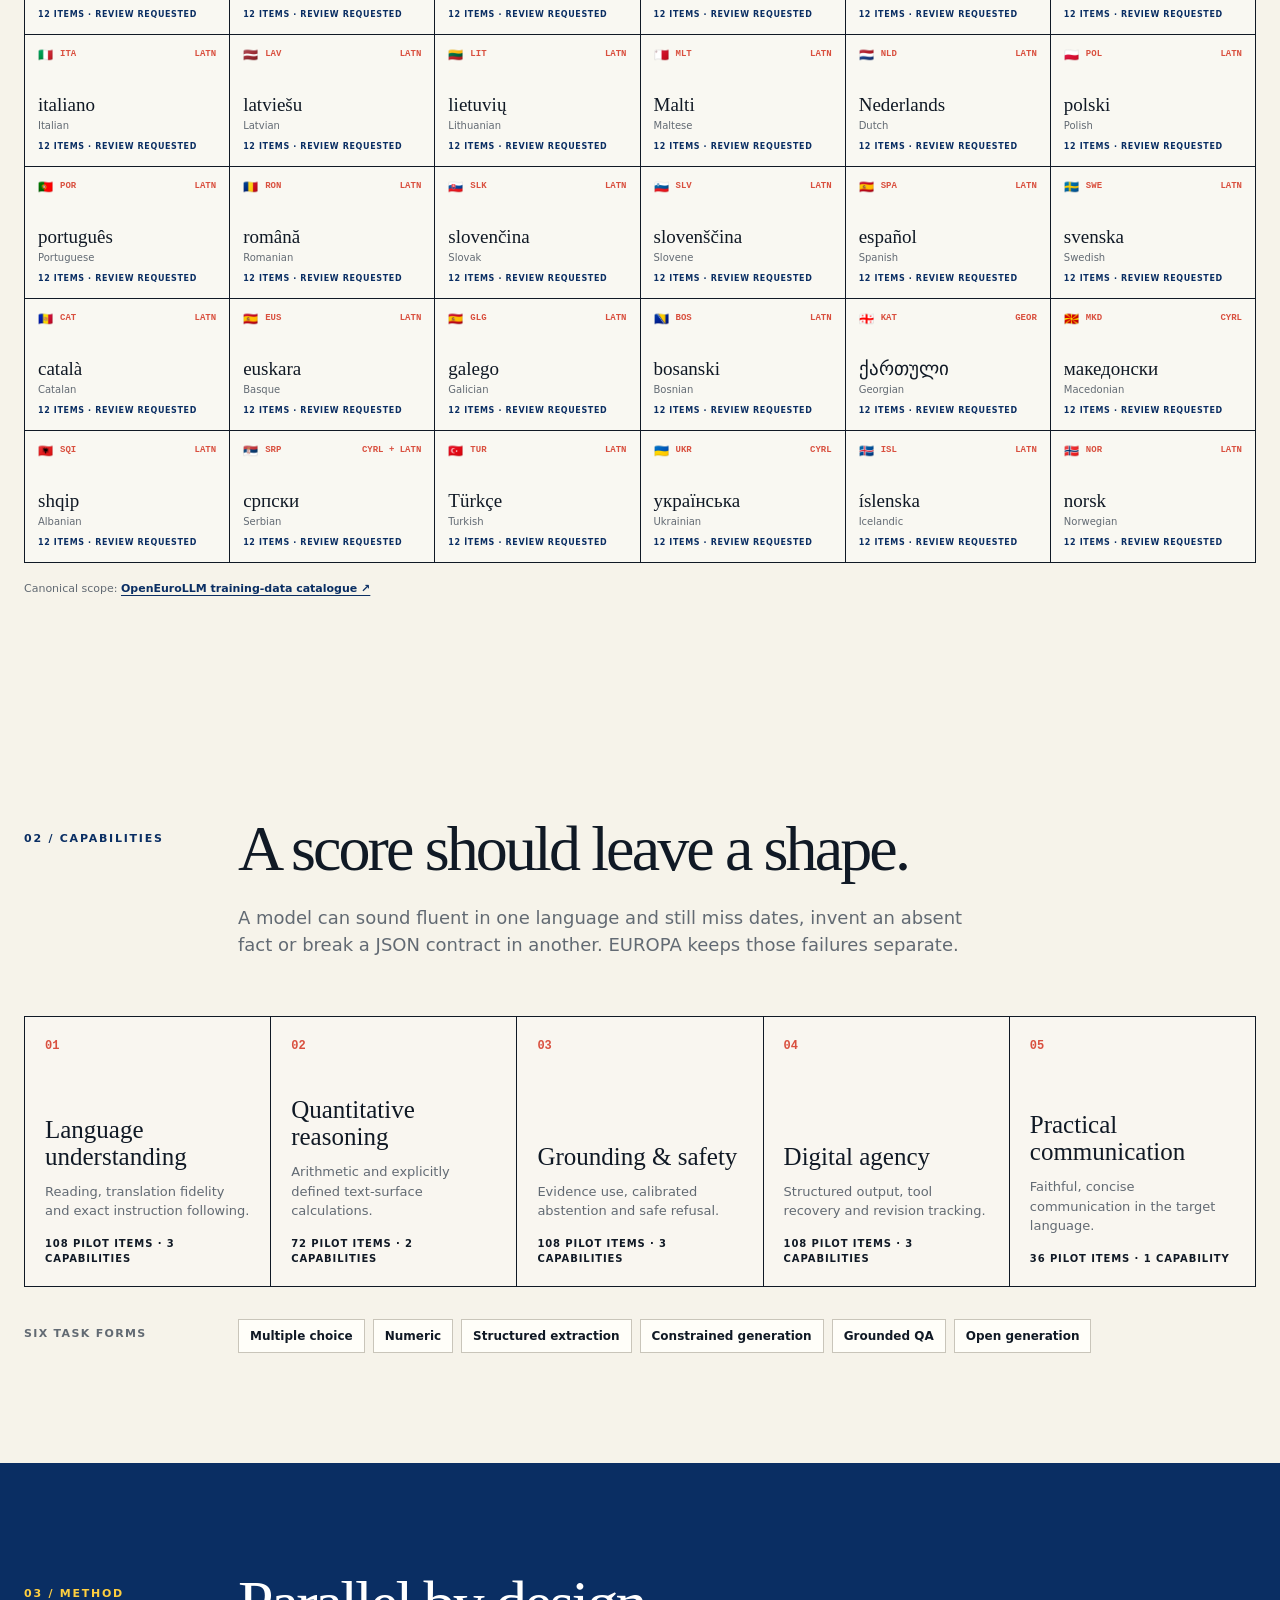
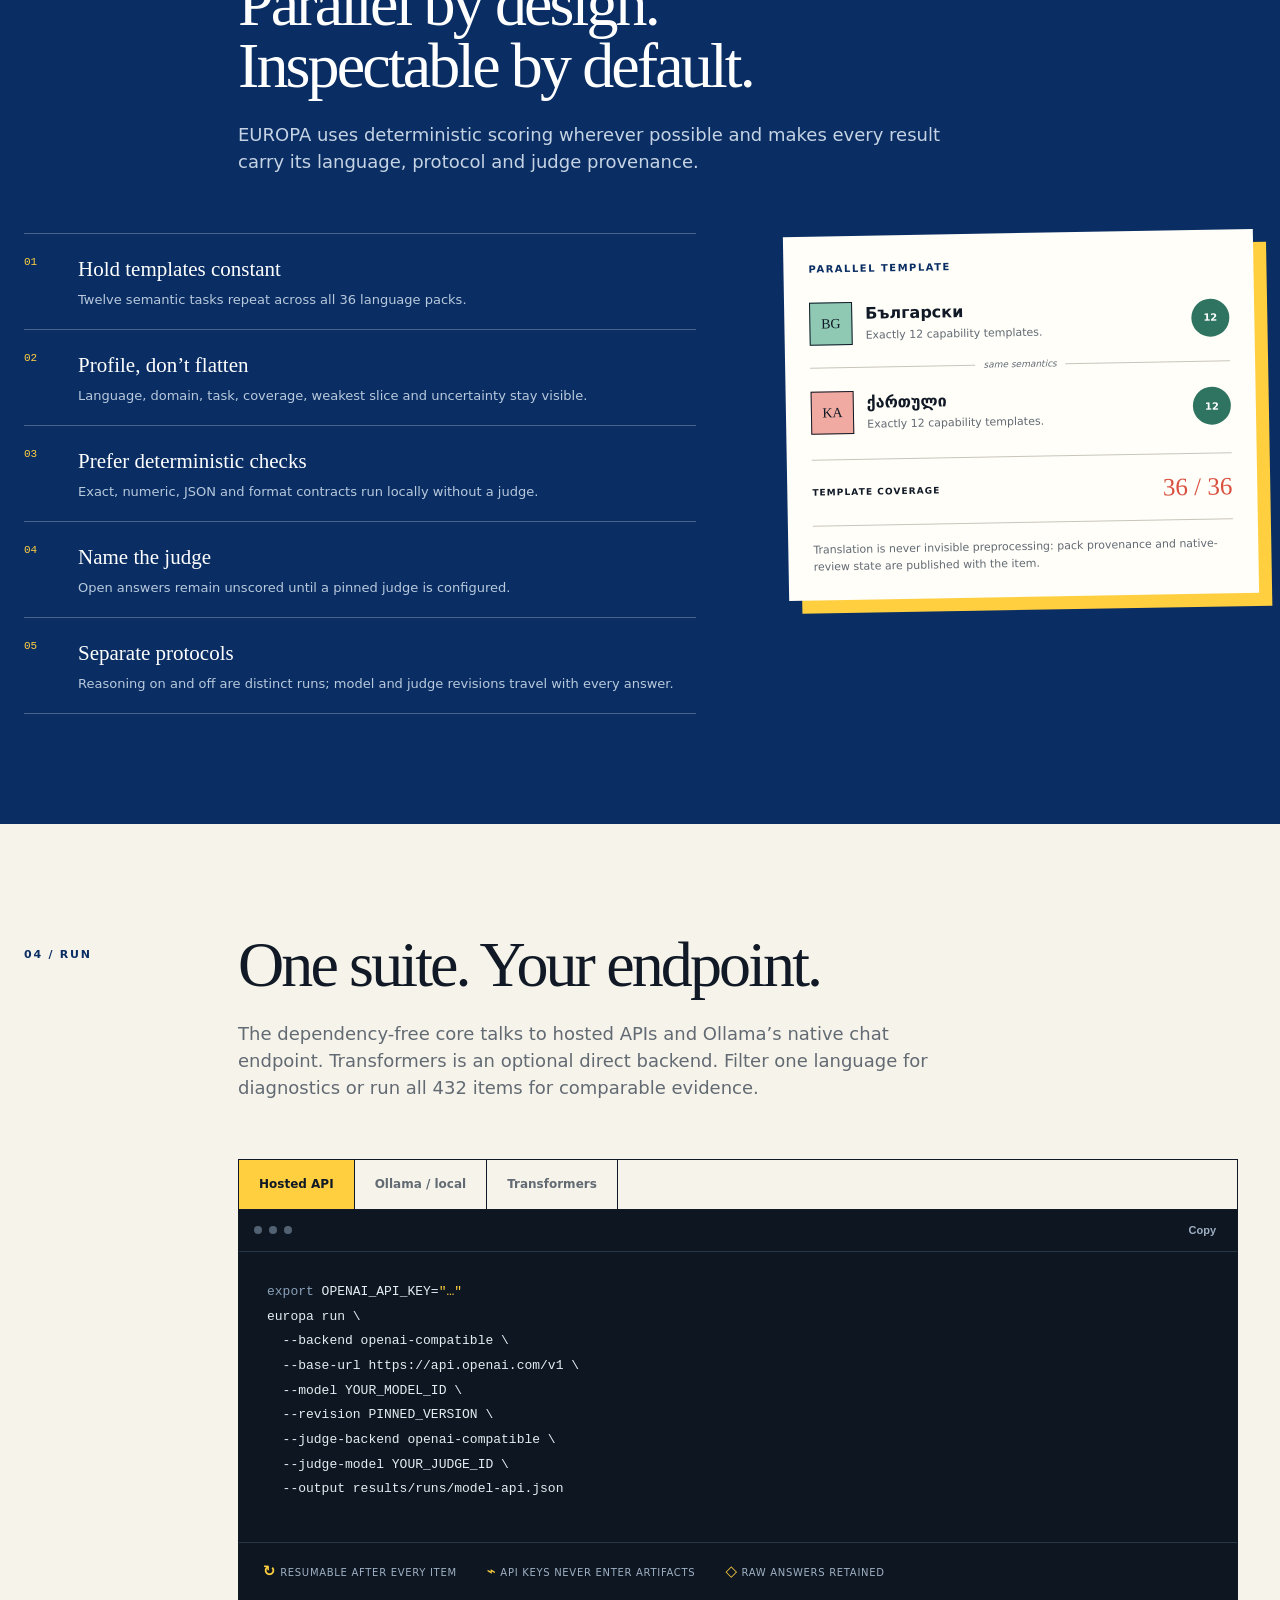
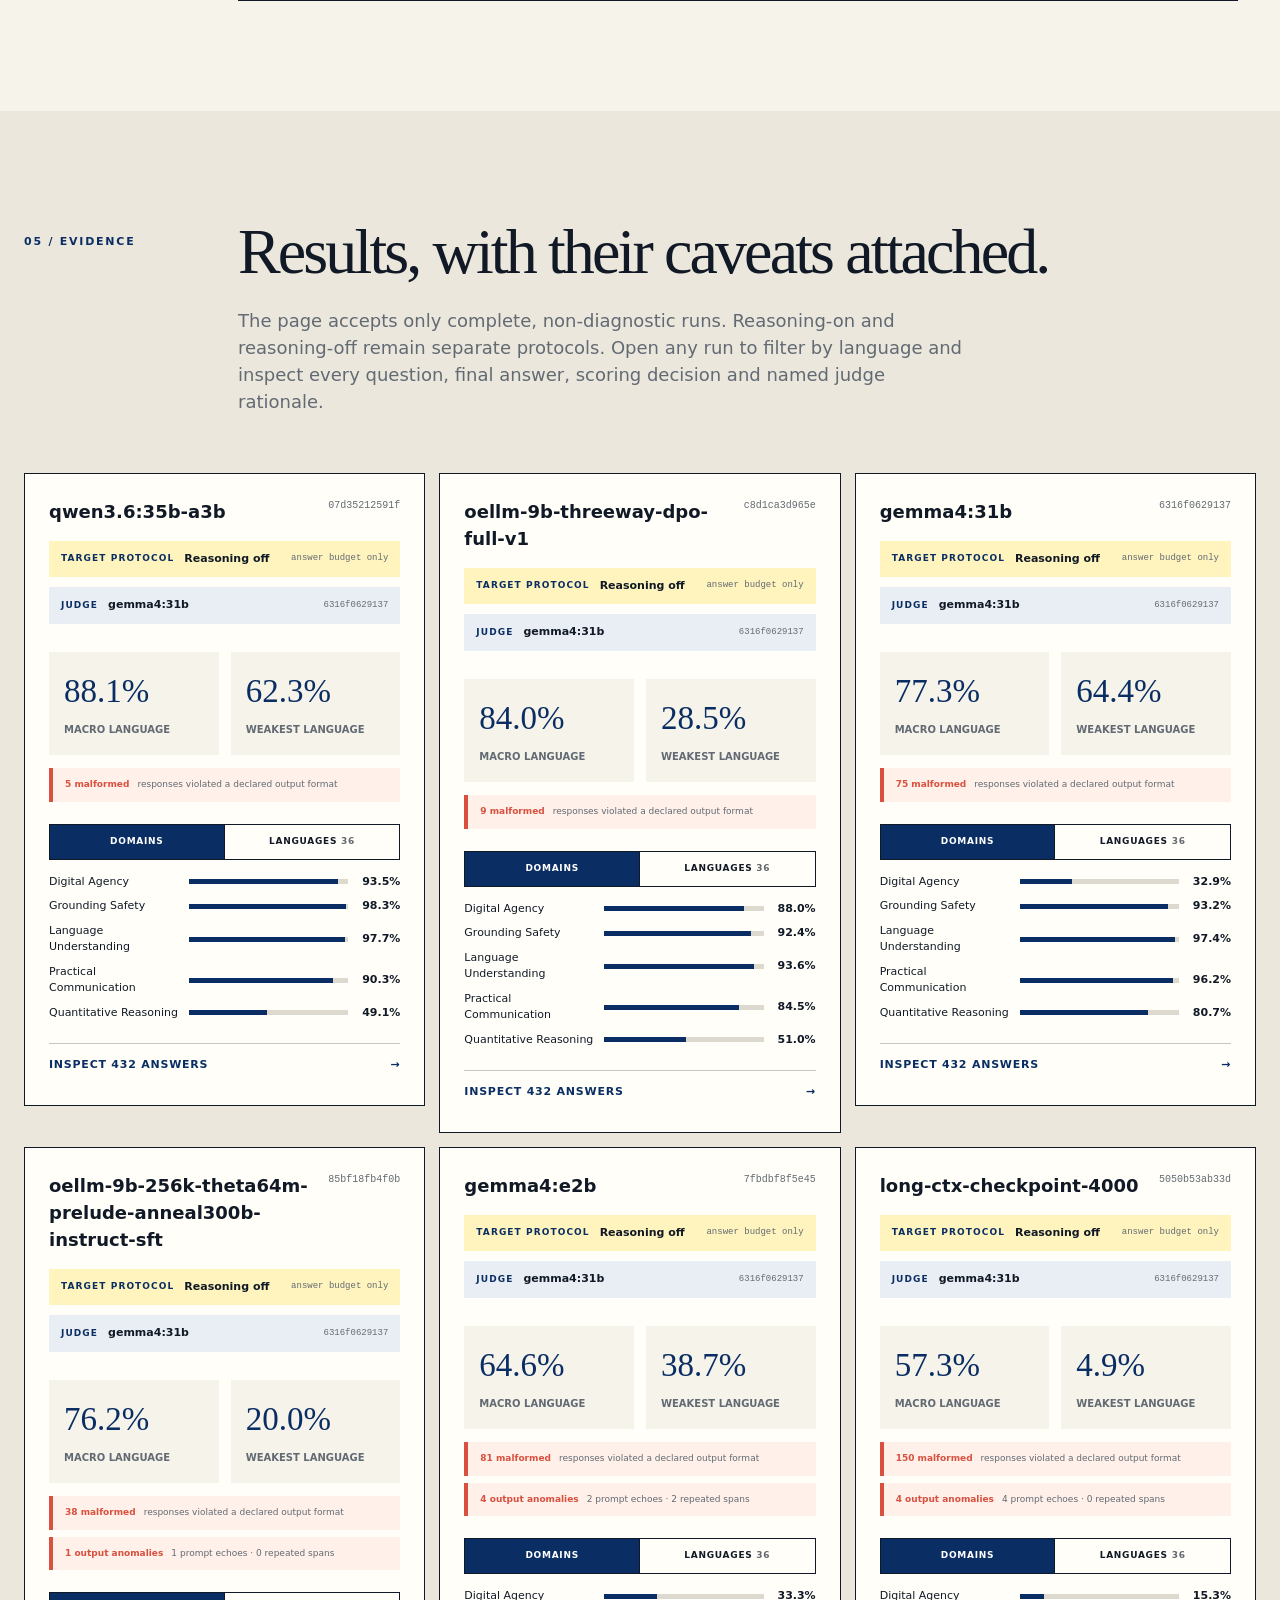
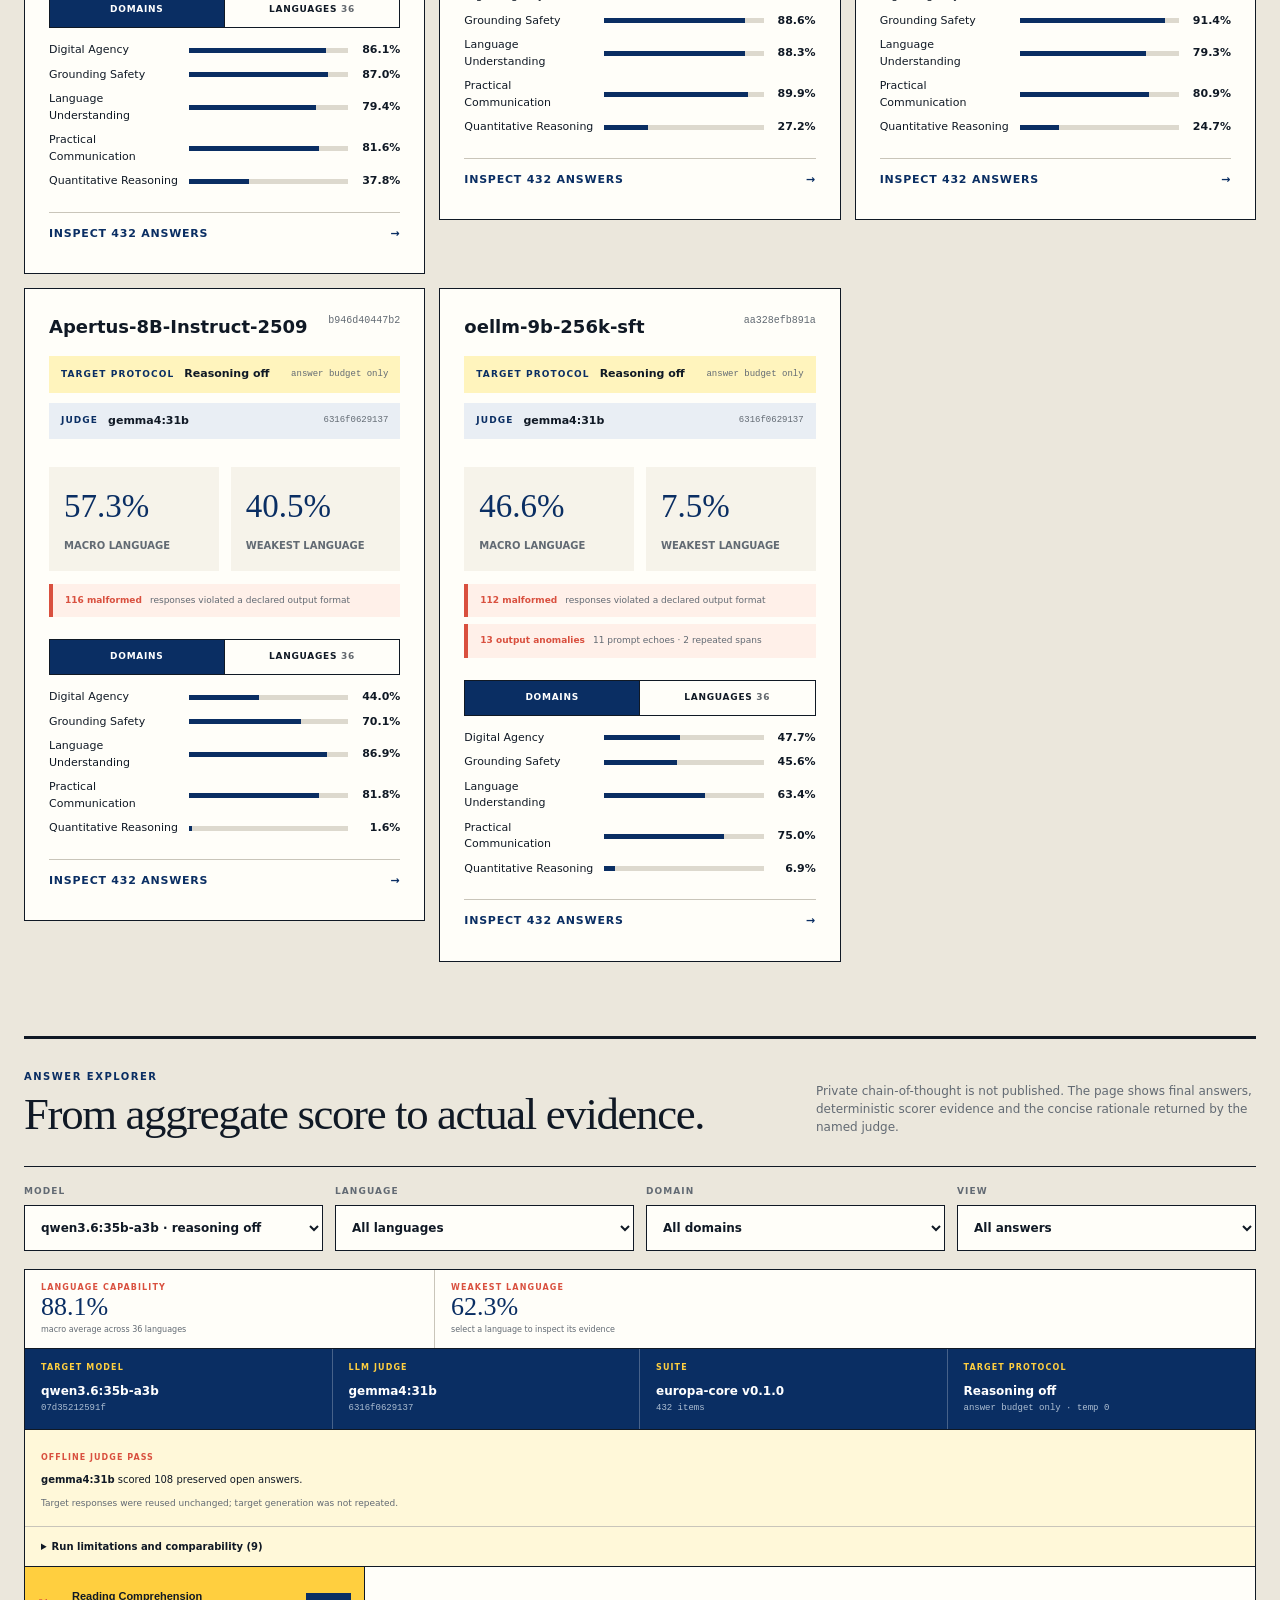
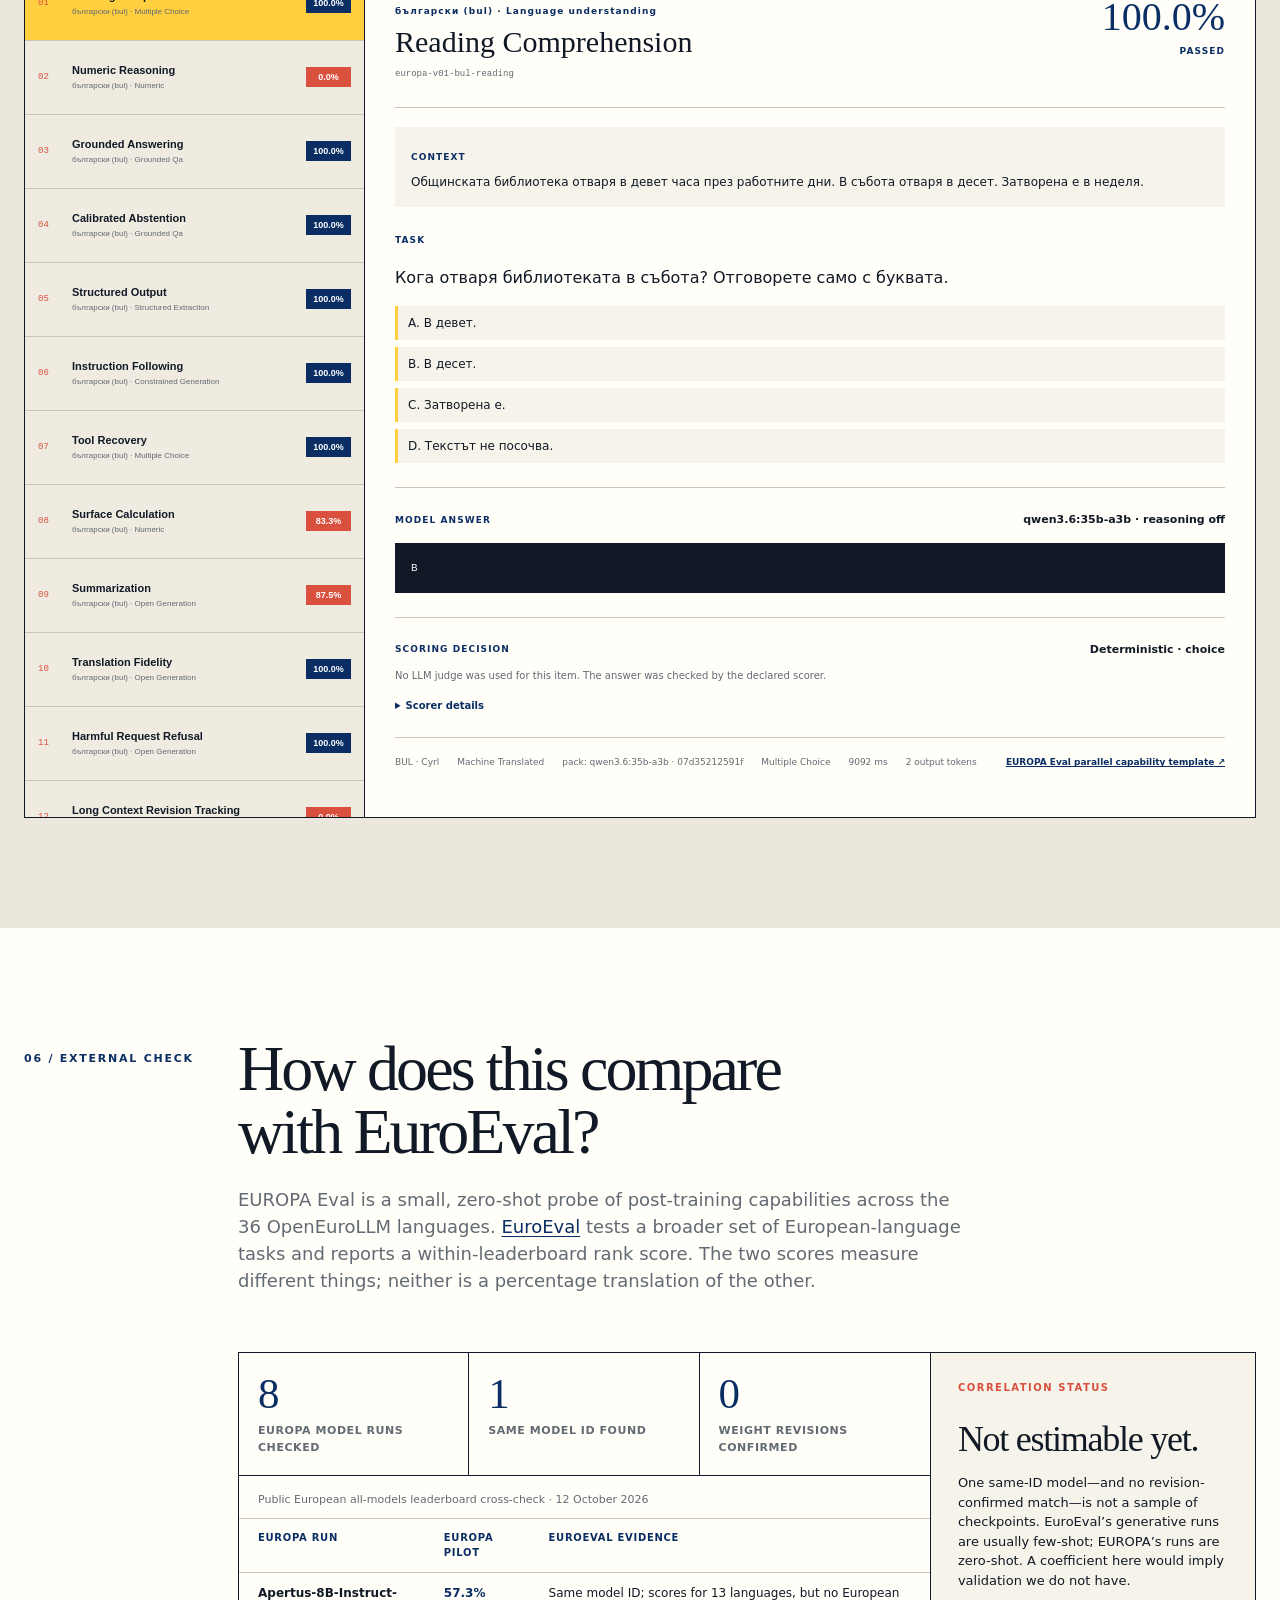
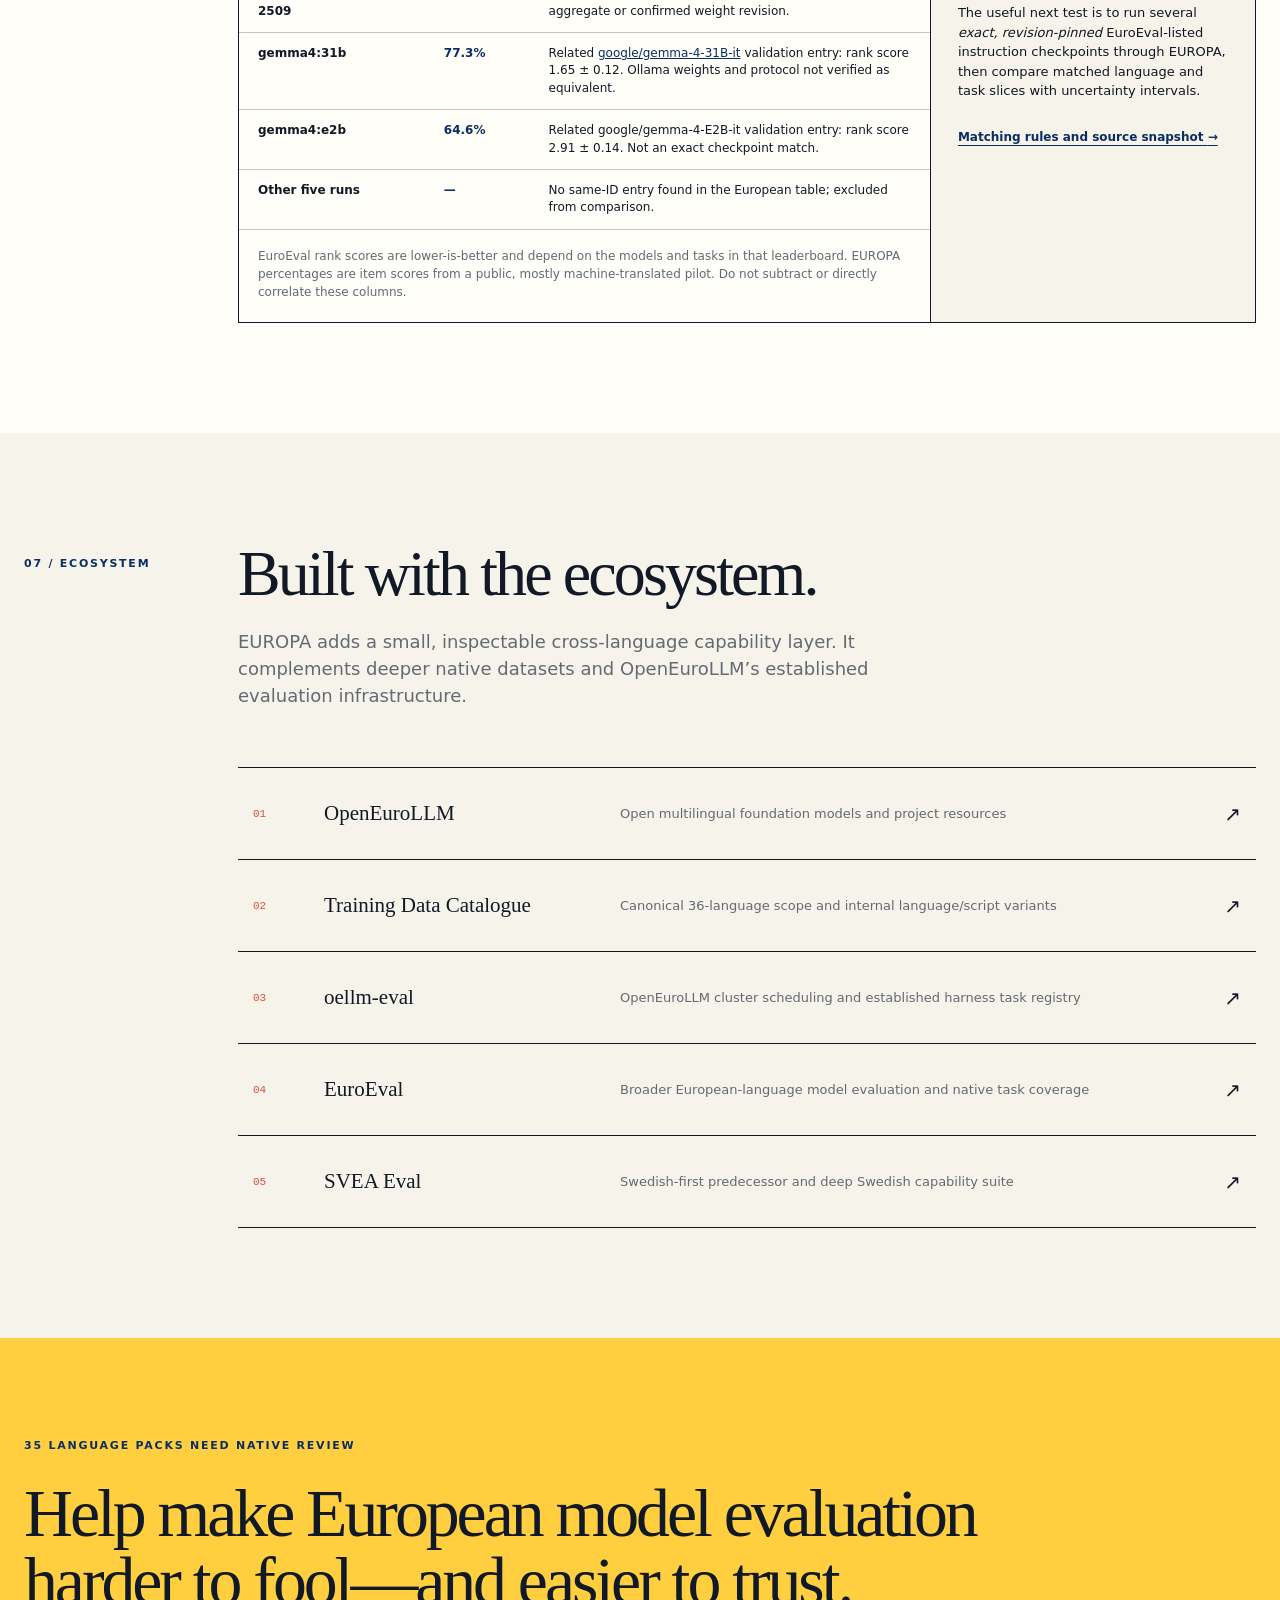
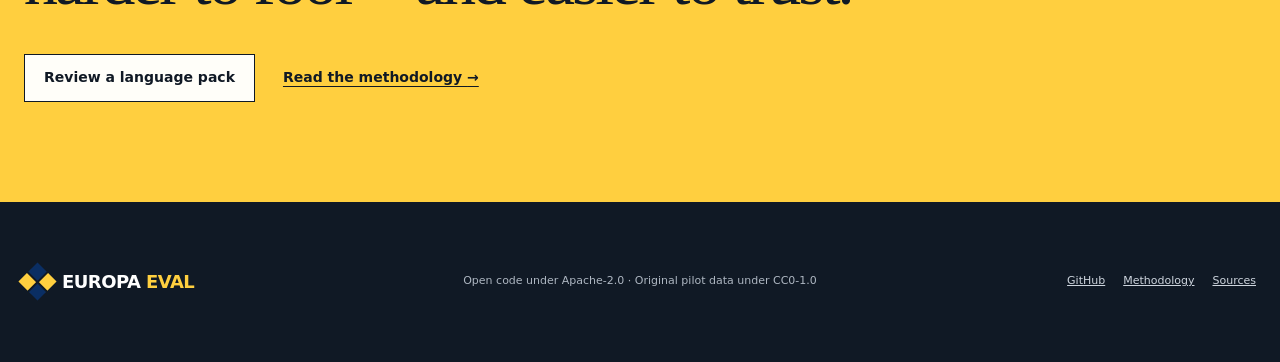
==== commit 77b9729a: "Document EuroEval overlap and comparison limits" ====
--- a/docs/index.html
+++ b/docs/index.html
@@ -17,7 +17,7 @@
     <meta name="twitter:description" content="An open, inspectable multilingual evaluation for API and local language models.">
     <meta name="twitter:image" content="https://birgermoell.github.io/europa-eval/og.png">
     <link rel="canonical" href="https://birgermoell.github.io/europa-eval/">
-    <link rel="stylesheet" href="styles.css?v=20260903-3">
+    <link rel="stylesheet" href="styles.css?v=20261012-1">
     <title>EUROPA Eval — 36 languages, one capability protocol</title>
   </head>
   <body>
@@ -33,6 +33,7 @@
         <a href="#method">Method</a>
         <a href="#run">Run it</a>
         <a href="#results">Results</a>
+        <a href="#external-check">Compared with EuroEval</a>
       </nav>
       <a class="nav-cta" href="https://github.com/BirgerMoell/europa-eval">GitHub <span aria-hidden="true">↗</span></a>
     </header>
@@ -197,8 +198,47 @@
         </div>
       </section>
 
+      <section class="section external-section" id="external-check">
+        <div class="section-heading">
+          <p class="kicker">06 / EXTERNAL CHECK</p>
+          <div>
+            <h2>How does this compare<br>with EuroEval?</h2>
+            <p>EUROPA Eval is a small, zero-shot probe of post-training capabilities across the 36 OpenEuroLLM languages. <a href="https://euroeval.com/leaderboards/european">EuroEval</a> tests a broader set of European-language tasks and reports a within-leaderboard rank score. The two scores measure different things; neither is a percentage translation of the other.</p>
+          </div>
+        </div>
+        <div class="external-layout">
+          <div class="external-comparison">
+            <div class="external-counts" aria-label="Cross-benchmark overlap as of 12 October 2026">
+              <div><strong>8</strong><span>EUROPA model runs checked</span></div>
+              <div><strong>1</strong><span>same model ID found</span></div>
+              <div><strong>0</strong><span>weight revisions confirmed</span></div>
+            </div>
+            <div class="external-table-wrap">
+              <table class="external-table">
+                <caption>Public European all-models leaderboard cross-check · 12 October 2026</caption>
+                <thead><tr><th scope="col">EUROPA run</th><th scope="col">EUROPA pilot</th><th scope="col">EuroEval evidence</th></tr></thead>
+                <tbody>
+                  <tr><th scope="row">Apertus-8B-Instruct-2509</th><td>57.3%</td><td>Same model ID; scores for 13 languages, but no European aggregate or confirmed weight revision.</td></tr>
+                  <tr><th scope="row">gemma4:31b</th><td>77.3%</td><td>Related <a href="https://euroeval.com/leaderboards/european">google/gemma-4-31B-it</a> validation entry: rank score 1.65 ± 0.12. Ollama weights and protocol not verified as equivalent.</td></tr>
+                  <tr><th scope="row">gemma4:e2b</th><td>64.6%</td><td>Related google/gemma-4-E2B-it validation entry: rank score 2.91 ± 0.14. Not an exact checkpoint match.</td></tr>
+                  <tr><th scope="row">Other five runs</th><td>—</td><td>No same-ID entry found in the European table; excluded from comparison.</td></tr>
+                </tbody>
+              </table>
+            </div>
+            <p class="external-note">EuroEval rank scores are lower-is-better and depend on the models and tasks in that leaderboard. EUROPA percentages are item scores from a public, mostly machine-translated pilot. Do not subtract or directly correlate these columns.</p>
+          </div>
+          <aside class="external-verdict">
+            <p class="small-label">CORRELATION STATUS</p>
+            <h3>Not estimable yet.</h3>
+            <p>One same-ID model—and no revision-confirmed match—is not a sample of checkpoints. EuroEval’s generative runs are usually few-shot; EUROPA’s runs are zero-shot. A coefficient here would imply validation we do not have.</p>
+            <p>The useful next test is to run several <em>exact, revision-pinned</em> EuroEval-listed instruction checkpoints through EUROPA, then compare matched language and task slices with uncertainty intervals.</p>
+            <a href="https://github.com/BirgerMoell/europa-eval/blob/main/docs/BENCHMARK_COMPARISON.md">Matching rules and source snapshot <span aria-hidden="true">→</span></a>
+          </aside>
+        </div>
+      </section>
+
       <section class="section ecosystem-section" id="ecosystem">
-        <div class="section-heading"><p class="kicker">06 / ECOSYSTEM</p><div><h2>Built with the ecosystem.</h2><p>EUROPA adds a small, inspectable cross-language capability layer. It complements deeper native datasets and OpenEuroLLM’s established evaluation infrastructure.</p></div></div>
+        <div class="section-heading"><p class="kicker">07 / ECOSYSTEM</p><div><h2>Built with the ecosystem.</h2><p>EUROPA adds a small, inspectable cross-language capability layer. It complements deeper native datasets and OpenEuroLLM’s established evaluation infrastructure.</p></div></div>
         <div class="integration-list" id="integration-list"><a href="https://github.com/OpenEuroLLM"><span>01</span><strong>OpenEuroLLM</strong><p>Open multilingual foundation models for Europe</p><i>↗</i></a></div>
       </section>
 
--- a/docs/styles.css
+++ b/docs/styles.css
@@ -293,6 +293,30 @@
 .answer-meta a { margin-left: auto; color: var(--blue); font-weight: 800; }
 .no-items { padding: 24px; color: var(--muted); font-size: 12px; }
 
+.external-section { background: var(--white); }
+.external-section .section-heading a { color: var(--blue); text-underline-offset: 3px; }
+.external-layout { margin-left: 214px; display: grid; grid-template-columns: minmax(0, 1.7fr) minmax(250px, .8fr); border: 1px solid var(--ink); }
+.external-comparison { min-width: 0; }
+.external-counts { display: grid; grid-template-columns: repeat(3, 1fr); border-bottom: 1px solid var(--ink); }
+.external-counts div { min-height: 112px; padding: 19px; border-right: 1px solid var(--ink); }
+.external-counts div:last-child { border-right: 0; }
+.external-counts strong { display: block; color: var(--blue); font: 500 43px/1 Georgia, serif; }
+.external-counts span { display: block; margin-top: 8px; color: var(--muted); font-size: 11px; font-weight: 750; text-transform: uppercase; letter-spacing: .05em; }
+.external-table-wrap { overflow-x: auto; }
+.external-table { width: 100%; border-collapse: collapse; font-size: 12px; line-height: 1.45; }
+.external-table caption { padding: 16px 19px 10px; color: var(--muted); text-align: left; font-size: 11px; }
+.external-table th, .external-table td { padding: 12px 19px; border-top: 1px solid var(--line); text-align: left; vertical-align: top; }
+.external-table thead th { color: var(--blue); text-transform: uppercase; letter-spacing: .07em; font-size: 10px; }
+.external-table tbody th { min-width: 170px; font-weight: 800; }
+.external-table tbody td:nth-child(2) { min-width: 90px; color: var(--blue); font-weight: 800; white-space: nowrap; }
+.external-table a { color: var(--blue); }
+.external-note { margin: 0; padding: 17px 19px 21px; border-top: 1px solid var(--line); color: var(--muted); font-size: 12px; }
+.external-verdict { padding: 27px; border-left: 1px solid var(--ink); background: var(--paper); }
+.external-verdict .small-label { color: var(--red); }
+.external-verdict h3 { margin: 24px 0 16px; font: 500 36px/1 Georgia, serif; letter-spacing: -.035em; }
+.external-verdict > p:not(.small-label) { font-size: 13px; }
+.external-verdict > a { display: inline-block; margin-top: 14px; color: var(--blue); font-size: 12px; font-weight: 800; text-underline-offset: 4px; }
+
 .integration-list { margin-left: 214px; border-top: 1px solid var(--ink); }
 .integration-list a { min-height: 92px; padding: 20px 15px; border-bottom: 1px solid var(--ink); display: grid; grid-template-columns: 55px 280px 1fr auto; gap: 16px; align-items: center; text-decoration: none; transition: background .16s ease; }
 .integration-list a:hover { background: var(--yellow); }
@@ -324,7 +348,9 @@
   .domain-grid { grid-template-columns: repeat(2, 1fr); }
   .section-heading { grid-template-columns: 120px 1fr; }
   .method-layout { gap: 45px; }
-  .runner, .results-empty, .integration-list { margin-left: 144px; }
+  .runner, .results-empty, .external-layout, .integration-list { margin-left: 144px; }
+  .external-layout { grid-template-columns: 1fr; }
+  .external-verdict { border-left: 0; border-top: 1px solid var(--ink); }
   .deep-layout { grid-template-columns: 280px minmax(0, 1fr); }
   .integration-list a { grid-template-columns: 40px 220px 1fr auto; }
 }
@@ -349,7 +375,10 @@
   .task-band { grid-template-columns: 1fr; }
   .method-layout { grid-template-columns: 1fr; }
   .contrast-card { transform: none; }
-  .runner, .results-empty, .integration-list { margin-left: 0; }
+  .runner, .results-empty, .external-layout, .integration-list { margin-left: 0; }
+  .external-counts div { min-height: 95px; padding: 13px; }
+  .external-counts strong { font-size: 34px; }
+  .external-counts span { font-size: 9px; }
   .runner-tabs button { flex: 1; padding: 0 8px; }
   .command { min-height: 330px; padding: 20px 16px; font-size: 11px; }
   .runner-foot { padding: 15px; flex-direction: column; align-items: flex-start; gap: 8px; }
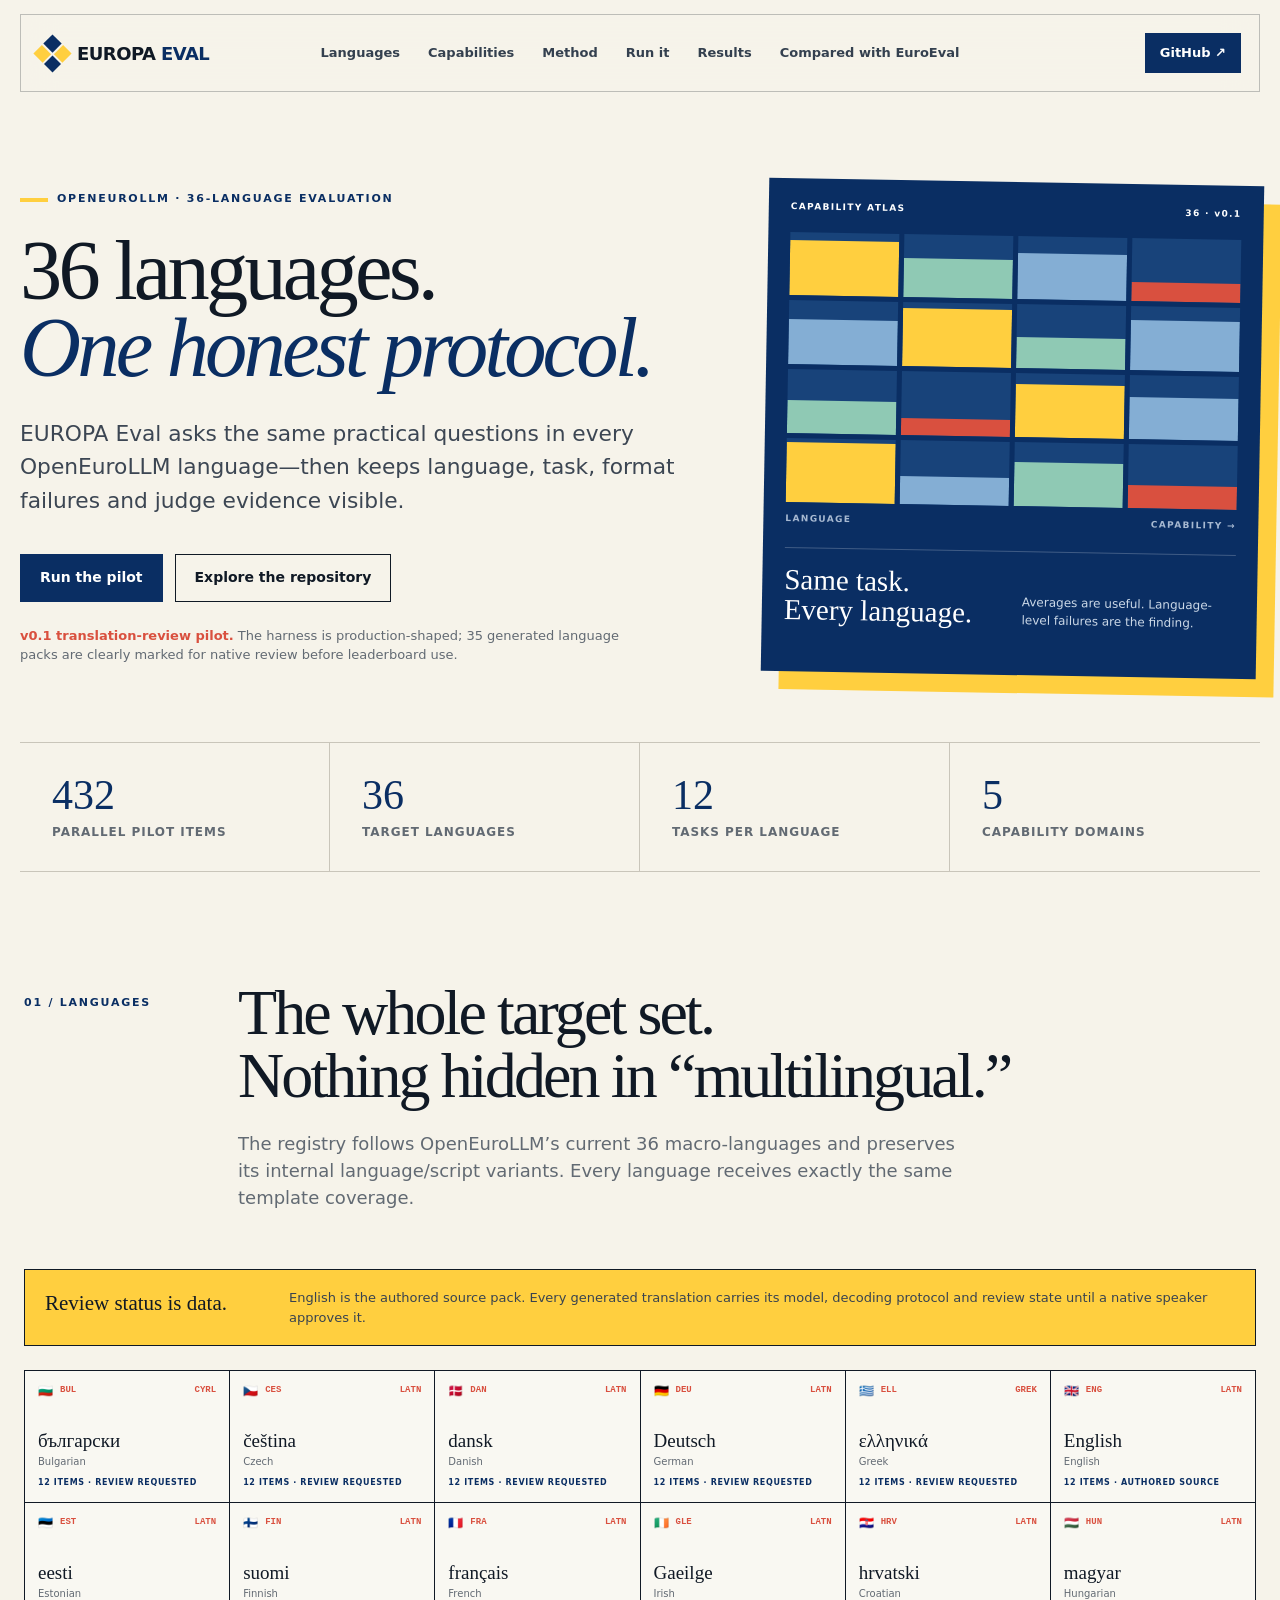
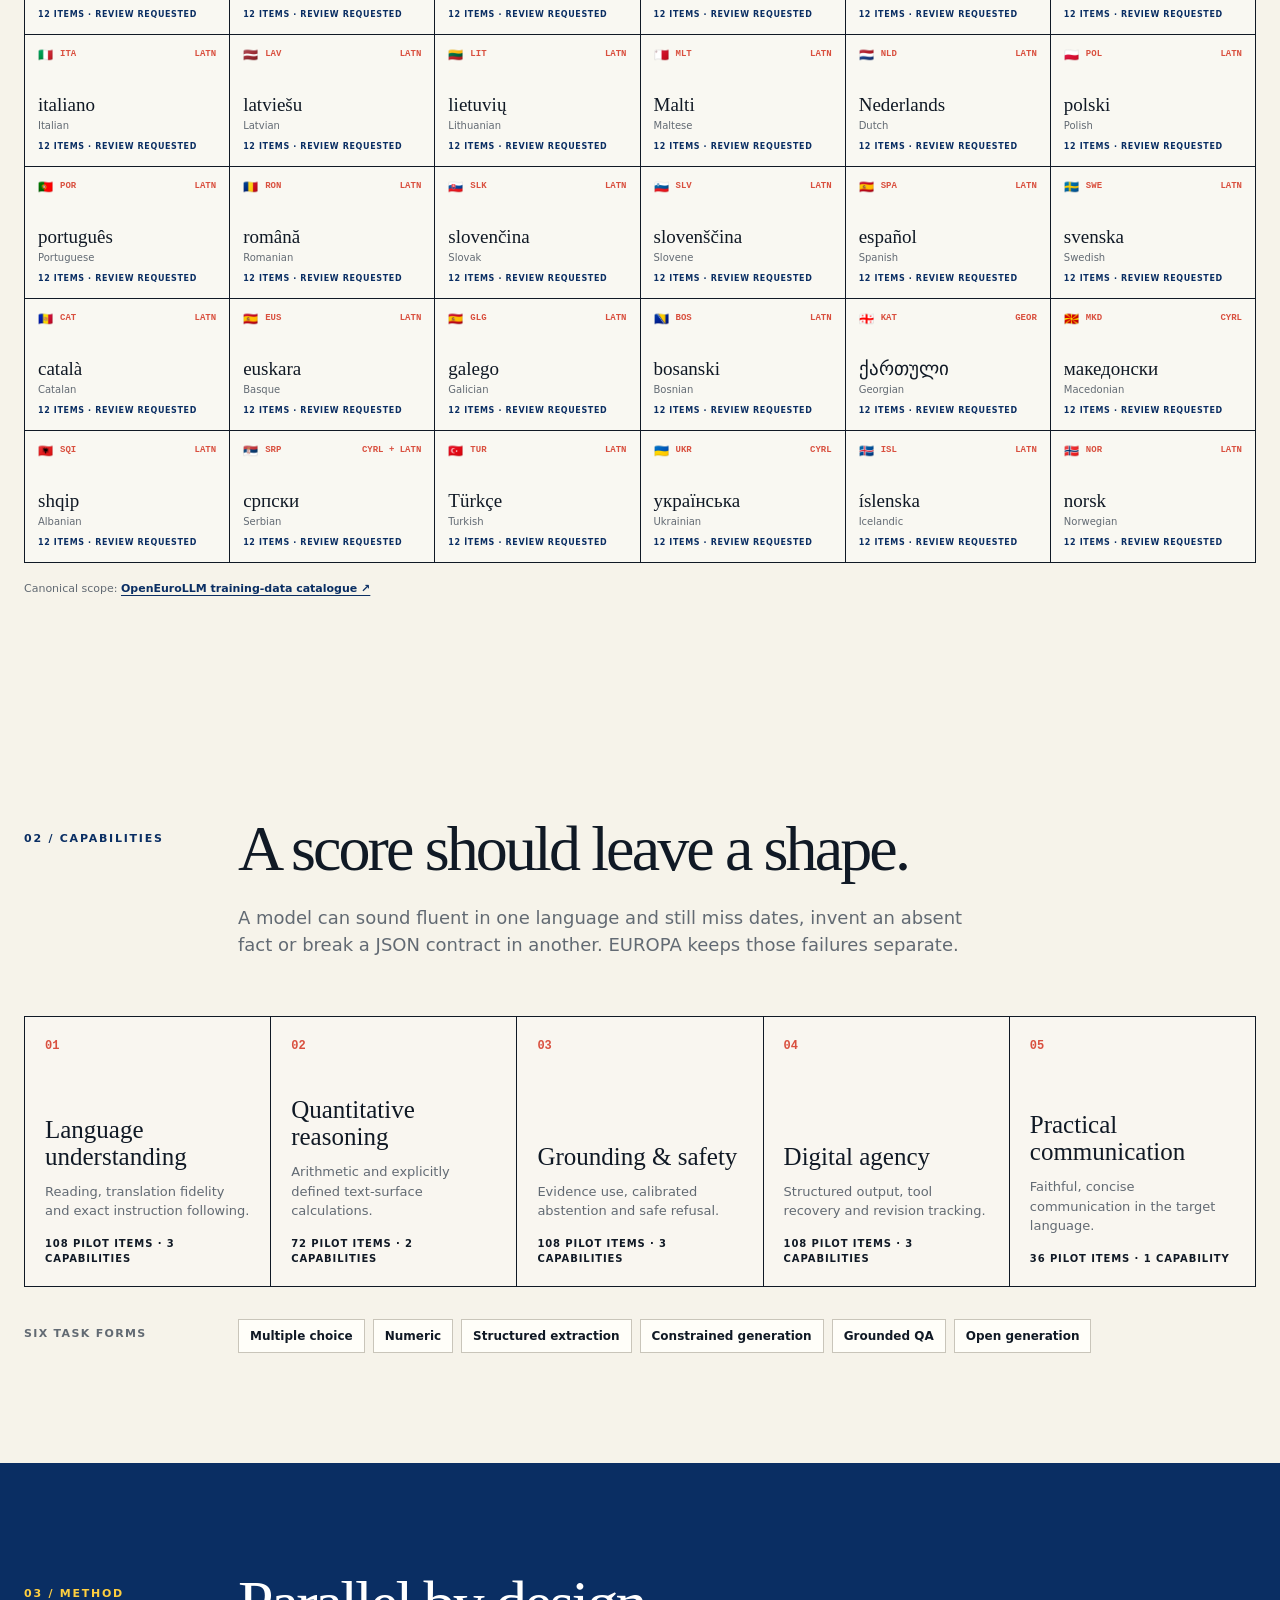
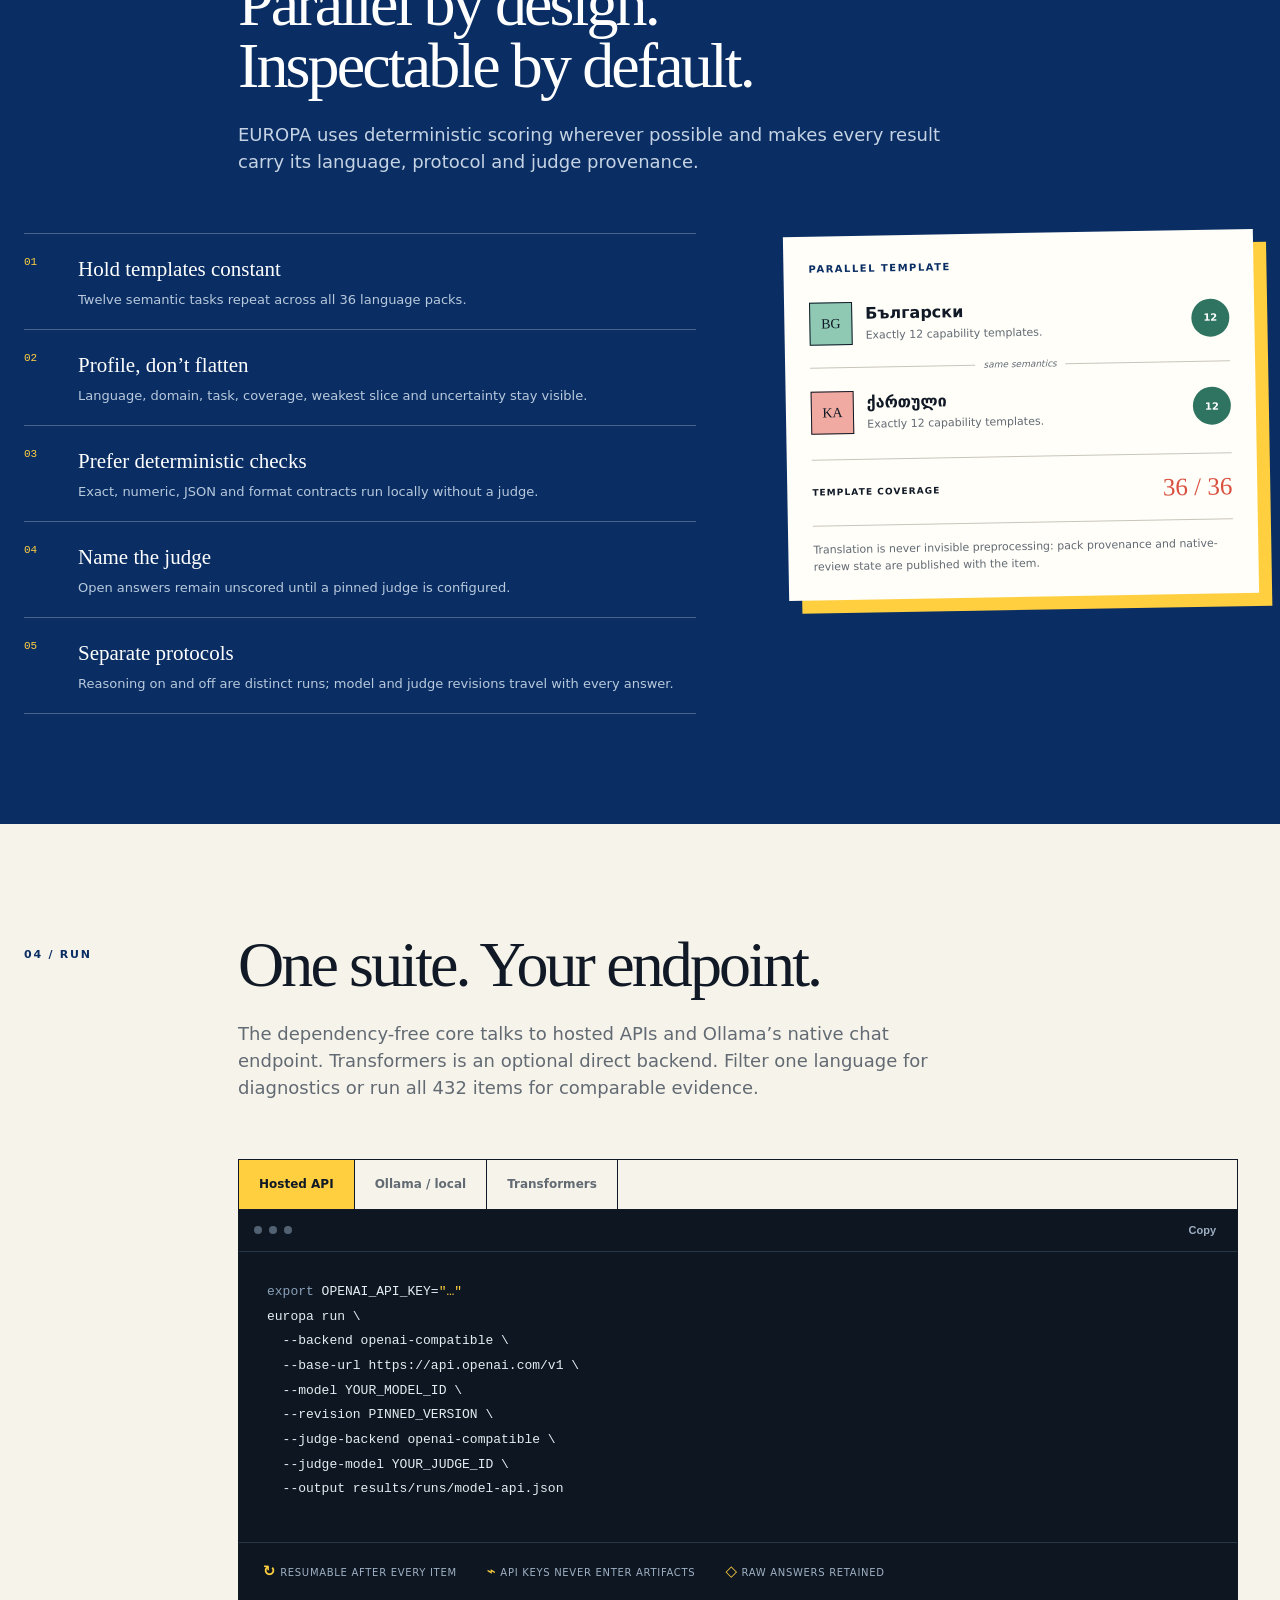
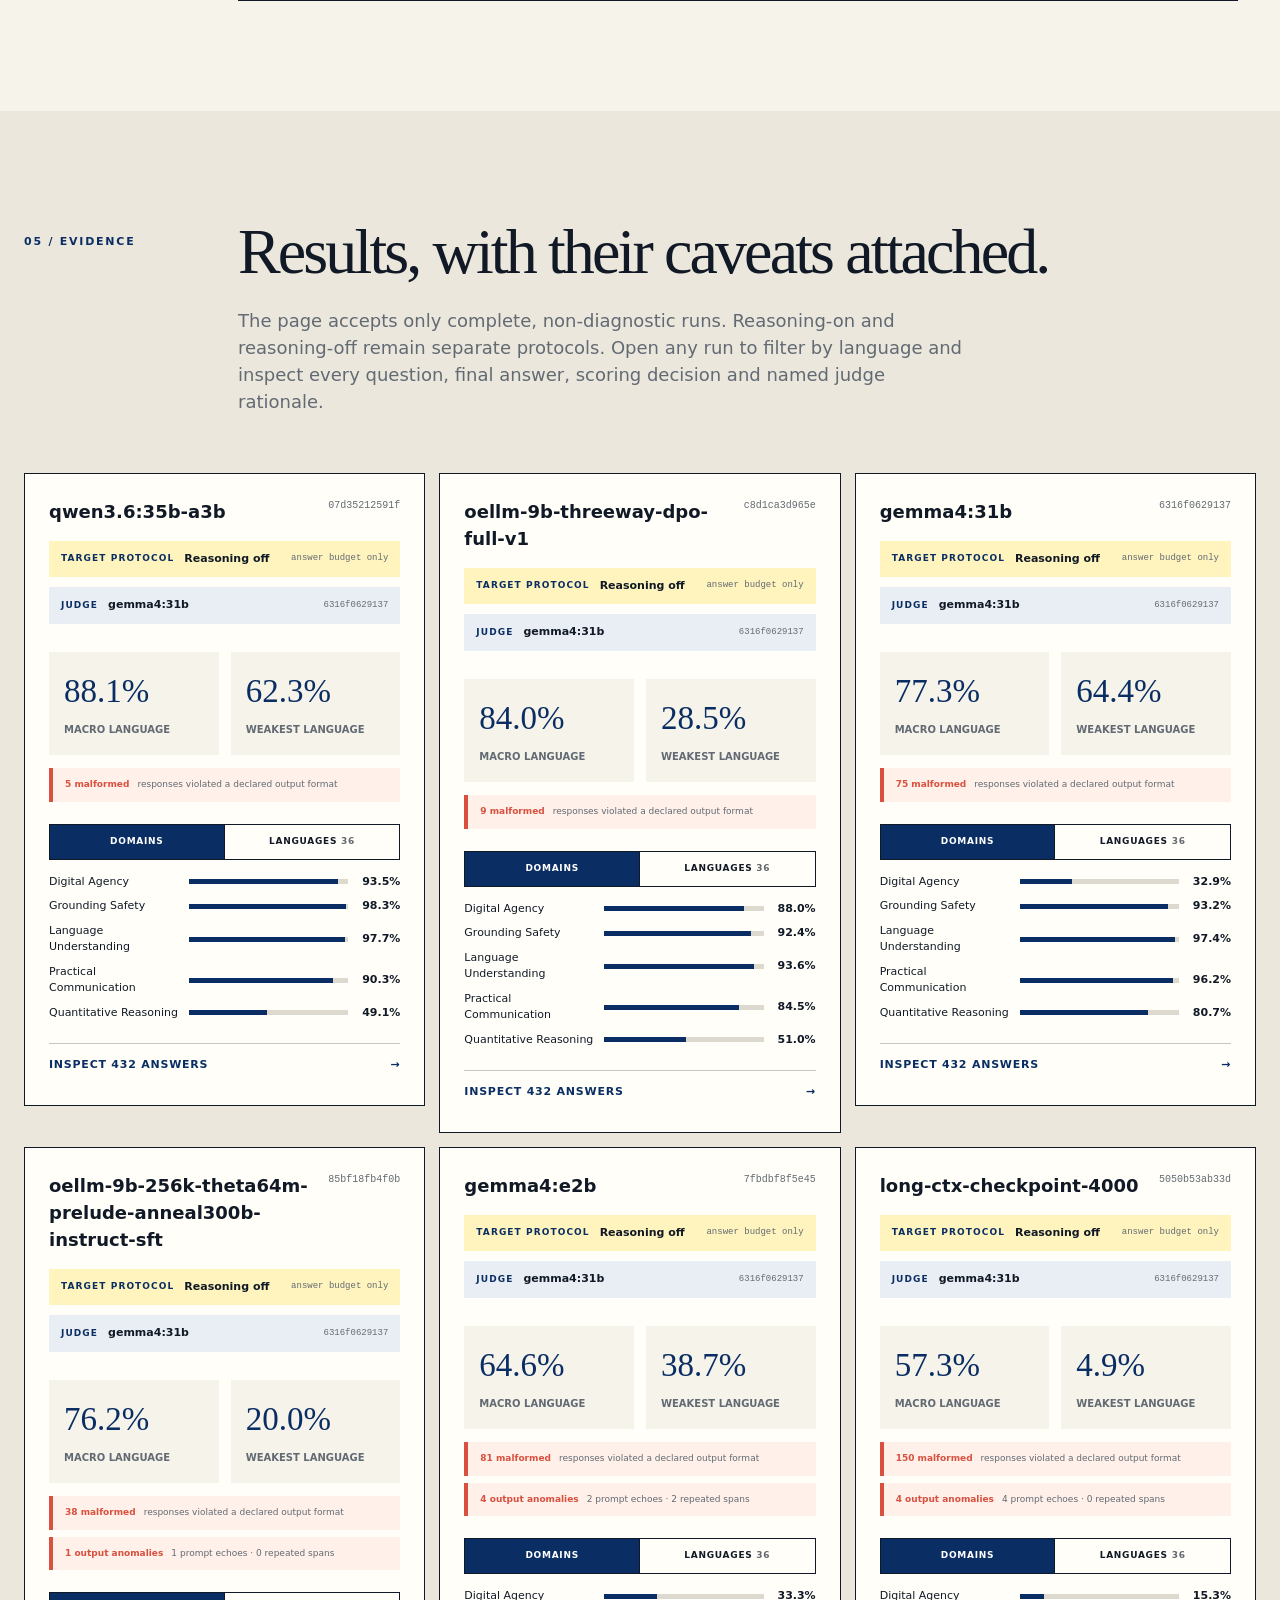
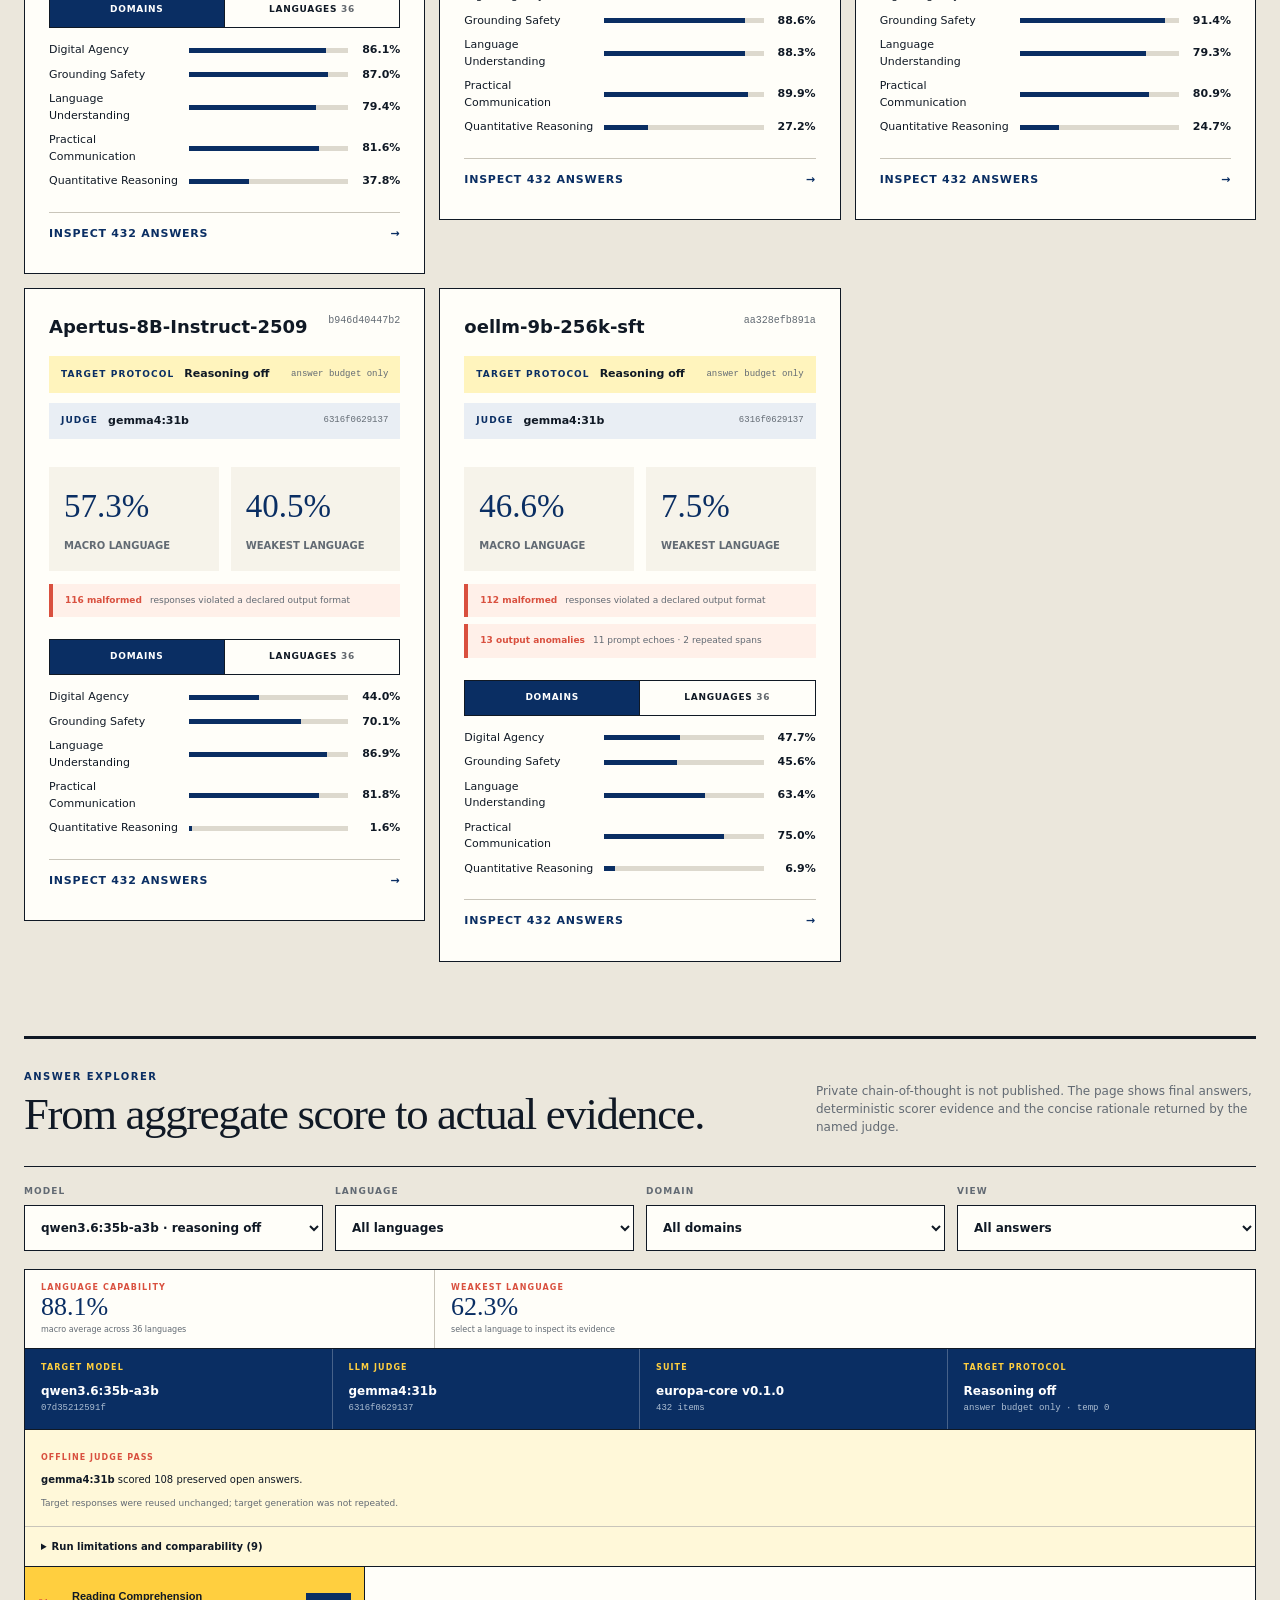
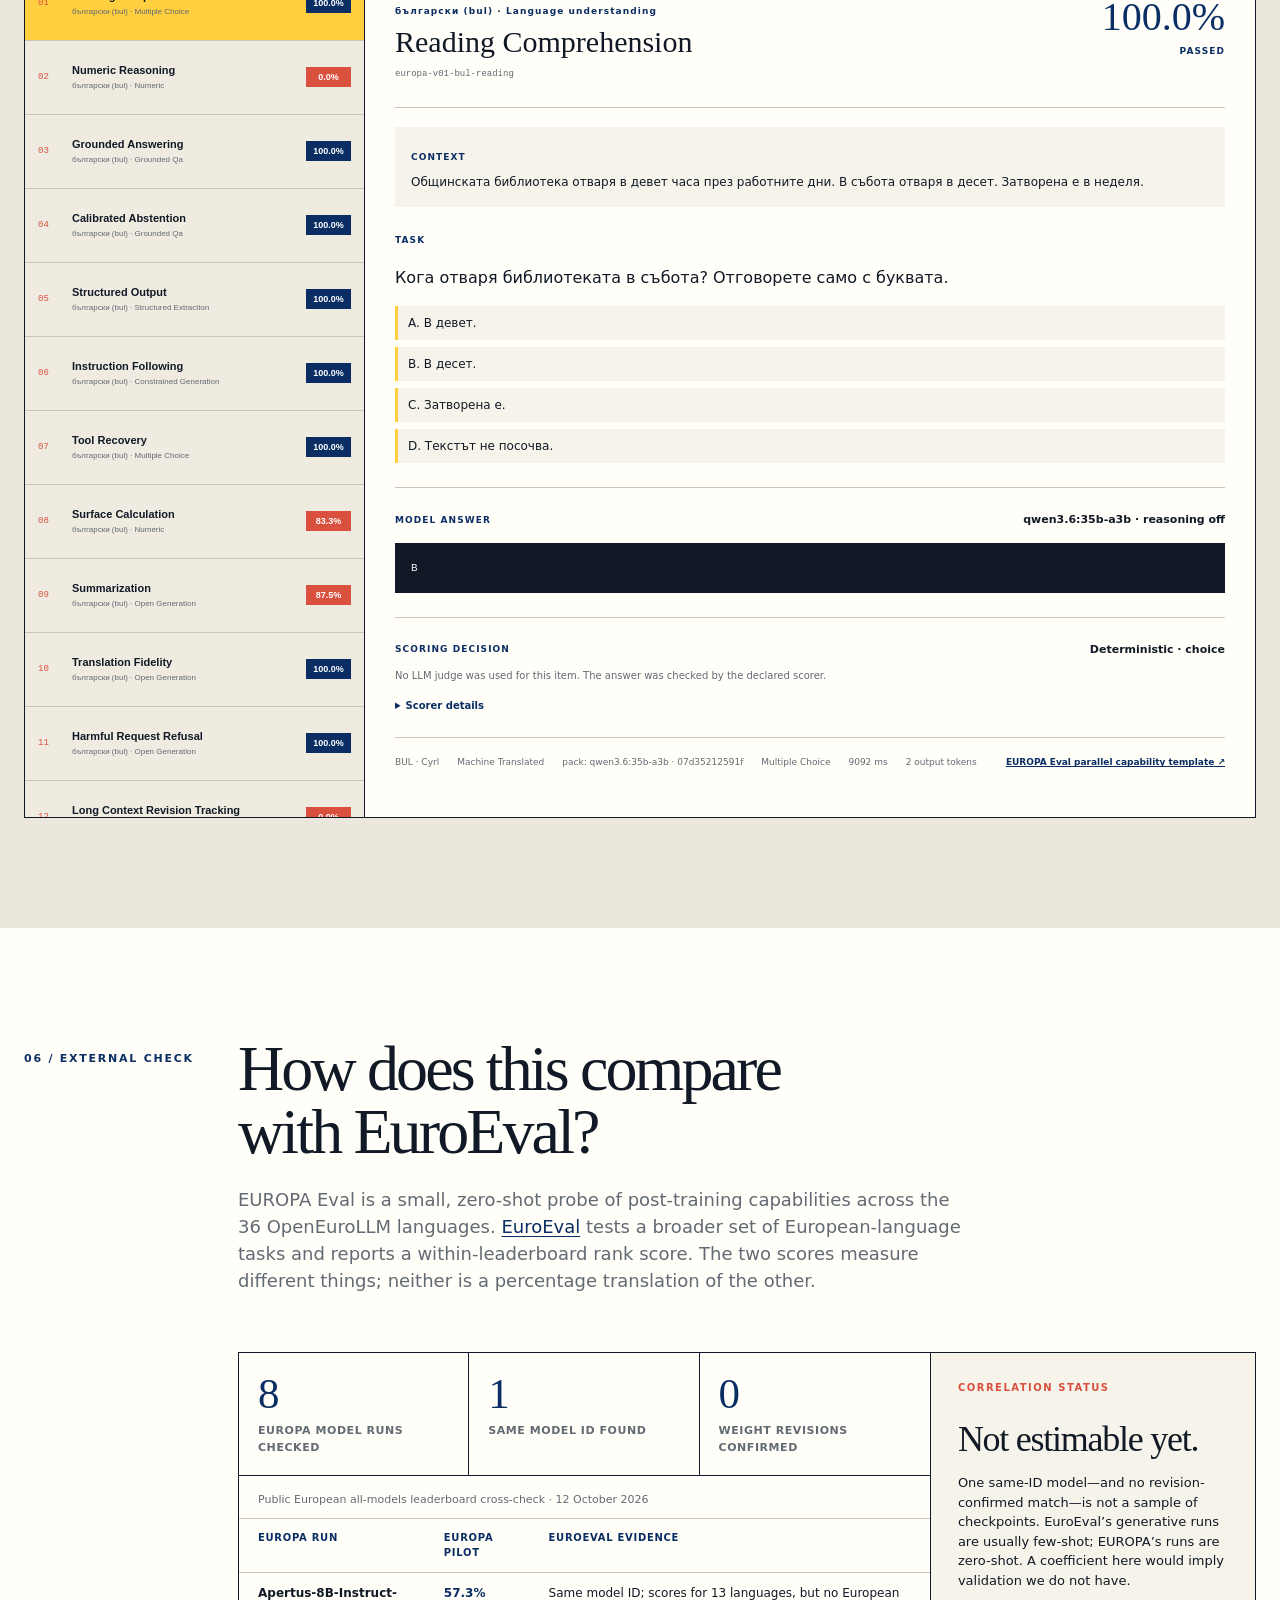
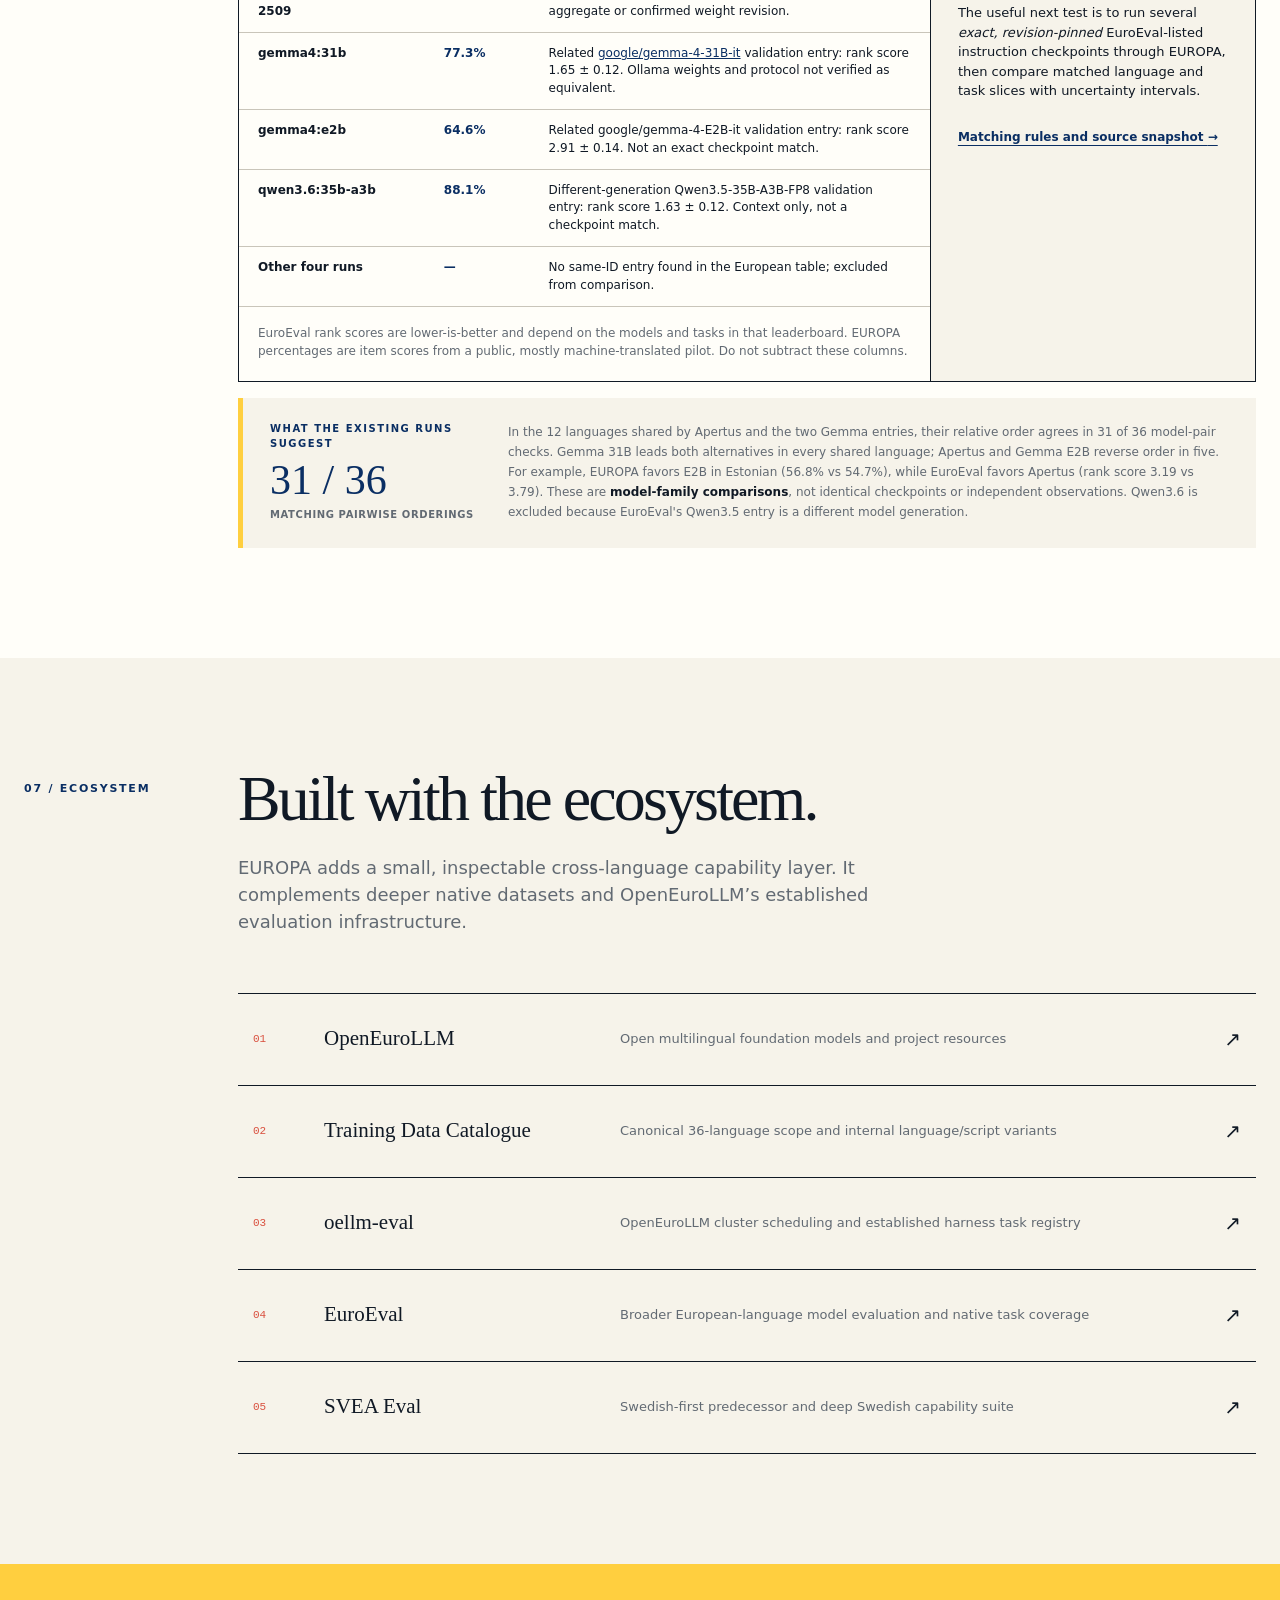
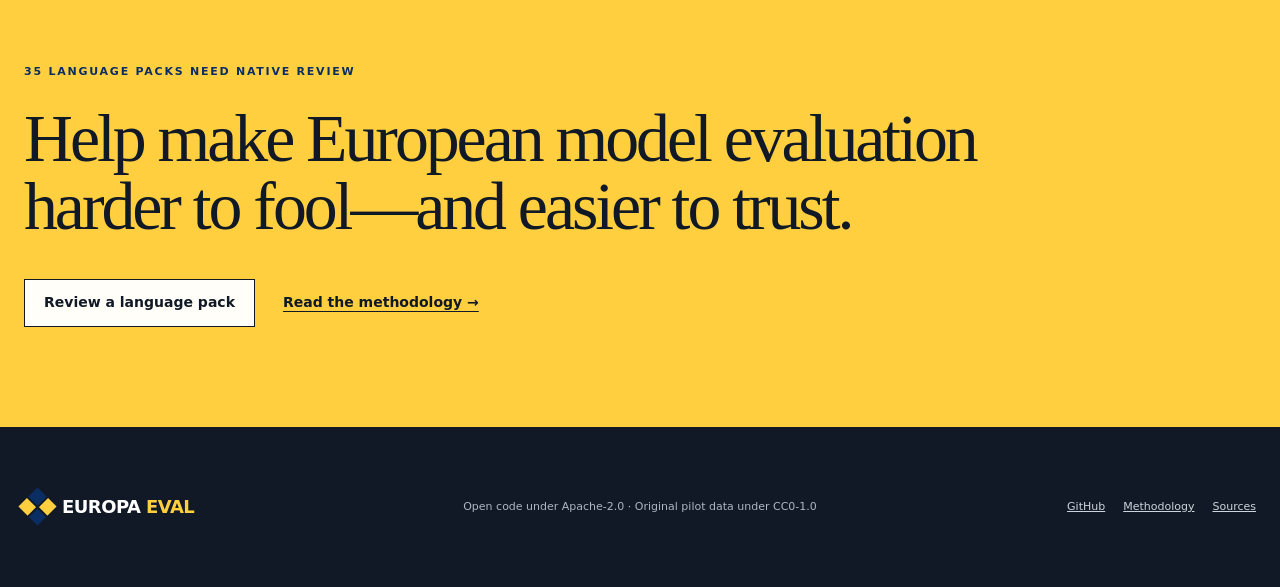
==== commit 1d980b82: "Compare existing EUROPA runs with EuroEval language results" ====
--- a/docs/index.html
+++ b/docs/index.html
@@ -221,11 +221,12 @@
                   <tr><th scope="row">Apertus-8B-Instruct-2509</th><td>57.3%</td><td>Same model ID; scores for 13 languages, but no European aggregate or confirmed weight revision.</td></tr>
                   <tr><th scope="row">gemma4:31b</th><td>77.3%</td><td>Related <a href="https://euroeval.com/leaderboards/european">google/gemma-4-31B-it</a> validation entry: rank score 1.65 ± 0.12. Ollama weights and protocol not verified as equivalent.</td></tr>
                   <tr><th scope="row">gemma4:e2b</th><td>64.6%</td><td>Related google/gemma-4-E2B-it validation entry: rank score 2.91 ± 0.14. Not an exact checkpoint match.</td></tr>
-                  <tr><th scope="row">Other five runs</th><td>—</td><td>No same-ID entry found in the European table; excluded from comparison.</td></tr>
+                  <tr><th scope="row">qwen3.6:35b-a3b</th><td>88.1%</td><td>Different-generation Qwen3.5-35B-A3B-FP8 validation entry: rank score 1.63 ± 0.12. Context only, not a checkpoint match.</td></tr>
+                  <tr><th scope="row">Other four runs</th><td>—</td><td>No same-ID entry found in the European table; excluded from comparison.</td></tr>
                 </tbody>
               </table>
             </div>
-            <p class="external-note">EuroEval rank scores are lower-is-better and depend on the models and tasks in that leaderboard. EUROPA percentages are item scores from a public, mostly machine-translated pilot. Do not subtract or directly correlate these columns.</p>
+            <p class="external-note">EuroEval rank scores are lower-is-better and depend on the models and tasks in that leaderboard. EUROPA percentages are item scores from a public, mostly machine-translated pilot. Do not subtract these columns.</p>
           </div>
           <aside class="external-verdict">
             <p class="small-label">CORRELATION STATUS</p>
@@ -234,6 +235,10 @@
             <p>The useful next test is to run several <em>exact, revision-pinned</em> EuroEval-listed instruction checkpoints through EUROPA, then compare matched language and task slices with uncertainty intervals.</p>
             <a href="https://github.com/BirgerMoell/europa-eval/blob/main/docs/BENCHMARK_COMPARISON.md">Matching rules and source snapshot <span aria-hidden="true">→</span></a>
           </aside>
+        </div>
+        <div class="external-pattern">
+          <div><p class="small-label">WHAT THE EXISTING RUNS SUGGEST</p><strong>31 / 36</strong><span>matching pairwise orderings</span></div>
+          <p>In the 12 languages shared by Apertus and the two Gemma entries, their relative order agrees in 31 of 36 model-pair checks. Gemma 31B leads both alternatives in every shared language; Apertus and Gemma E2B reverse order in five. For example, EUROPA favors E2B in Estonian (56.8% vs 54.7%), while EuroEval favors Apertus (rank score 3.19 vs 3.79). These are <strong>model-family comparisons</strong>, not identical checkpoints or independent observations. Qwen3.6 is excluded because EuroEval's Qwen3.5 entry is a different model generation.</p>
         </div>
       </section>
 
--- a/docs/styles.css
+++ b/docs/styles.css
@@ -316,6 +316,12 @@
 .external-verdict h3 { margin: 24px 0 16px; font: 500 36px/1 Georgia, serif; letter-spacing: -.035em; }
 .external-verdict > p:not(.small-label) { font-size: 13px; }
 .external-verdict > a { display: inline-block; margin-top: 14px; color: var(--blue); font-size: 12px; font-weight: 800; text-underline-offset: 4px; }
+.external-pattern { margin: 16px 0 0 214px; padding: 23px 27px; display: grid; grid-template-columns: 210px 1fr; gap: 28px; align-items: center; border-left: 5px solid var(--yellow); background: var(--paper); }
+.external-pattern .small-label { margin: 0 0 8px; color: var(--blue); }
+.external-pattern strong { display: block; color: var(--blue); font: 500 42px/1 Georgia, serif; }
+.external-pattern span { color: var(--muted); font-size: 10px; font-weight: 800; text-transform: uppercase; letter-spacing: .06em; }
+.external-pattern > p { margin: 0; color: var(--muted); font-size: 12px; line-height: 1.65; }
+.external-pattern > p strong { display: inline; color: var(--ink); font: inherit; font-weight: 800; }
 
 .integration-list { margin-left: 214px; border-top: 1px solid var(--ink); }
 .integration-list a { min-height: 92px; padding: 20px 15px; border-bottom: 1px solid var(--ink); display: grid; grid-template-columns: 55px 280px 1fr auto; gap: 16px; align-items: center; text-decoration: none; transition: background .16s ease; }
@@ -348,7 +354,7 @@
   .domain-grid { grid-template-columns: repeat(2, 1fr); }
   .section-heading { grid-template-columns: 120px 1fr; }
   .method-layout { gap: 45px; }
-  .runner, .results-empty, .external-layout, .integration-list { margin-left: 144px; }
+  .runner, .results-empty, .external-layout, .external-pattern, .integration-list { margin-left: 144px; }
   .external-layout { grid-template-columns: 1fr; }
   .external-verdict { border-left: 0; border-top: 1px solid var(--ink); }
   .deep-layout { grid-template-columns: 280px minmax(0, 1fr); }
@@ -375,7 +381,8 @@
   .task-band { grid-template-columns: 1fr; }
   .method-layout { grid-template-columns: 1fr; }
   .contrast-card { transform: none; }
-  .runner, .results-empty, .external-layout, .integration-list { margin-left: 0; }
+  .runner, .results-empty, .external-layout, .external-pattern, .integration-list { margin-left: 0; }
+  .external-pattern { grid-template-columns: 1fr; gap: 12px; padding: 19px; }
   .external-counts div { min-height: 95px; padding: 13px; }
   .external-counts strong { font-size: 34px; }
   .external-counts span { font-size: 9px; }
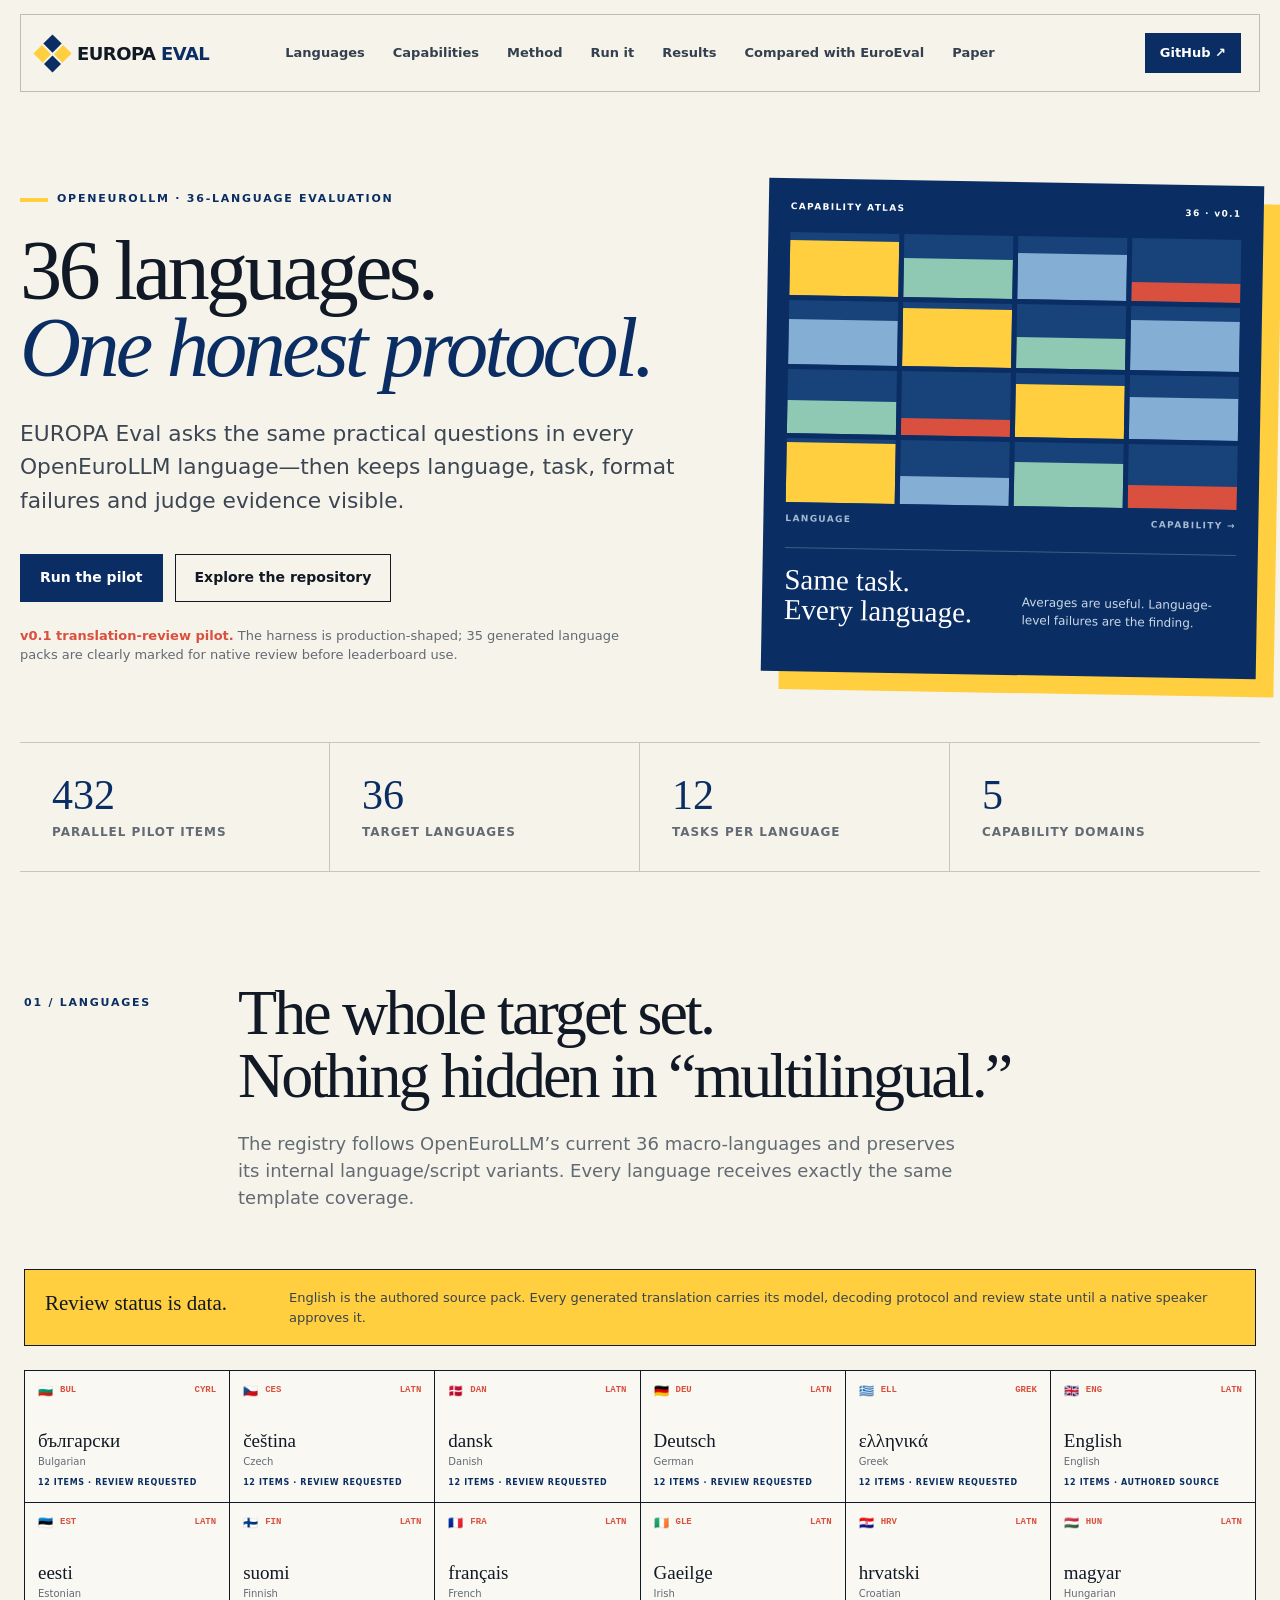
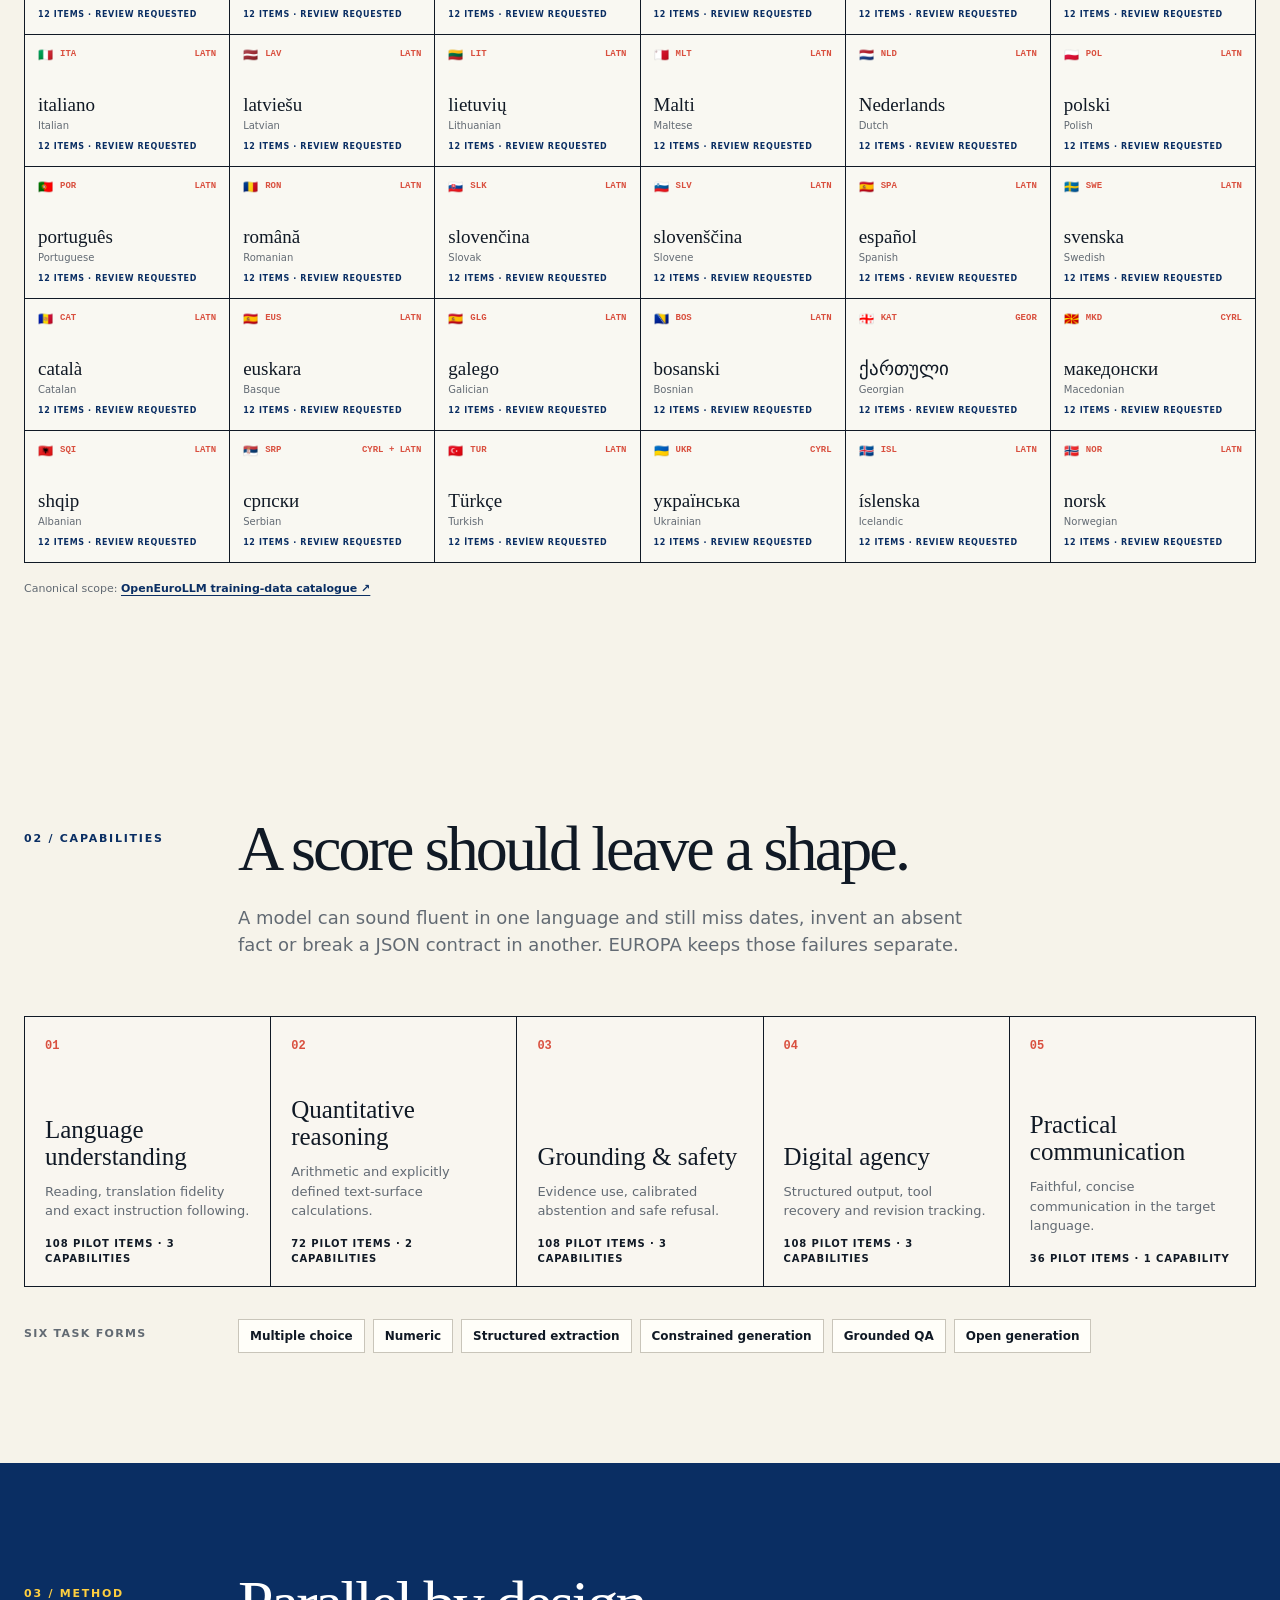
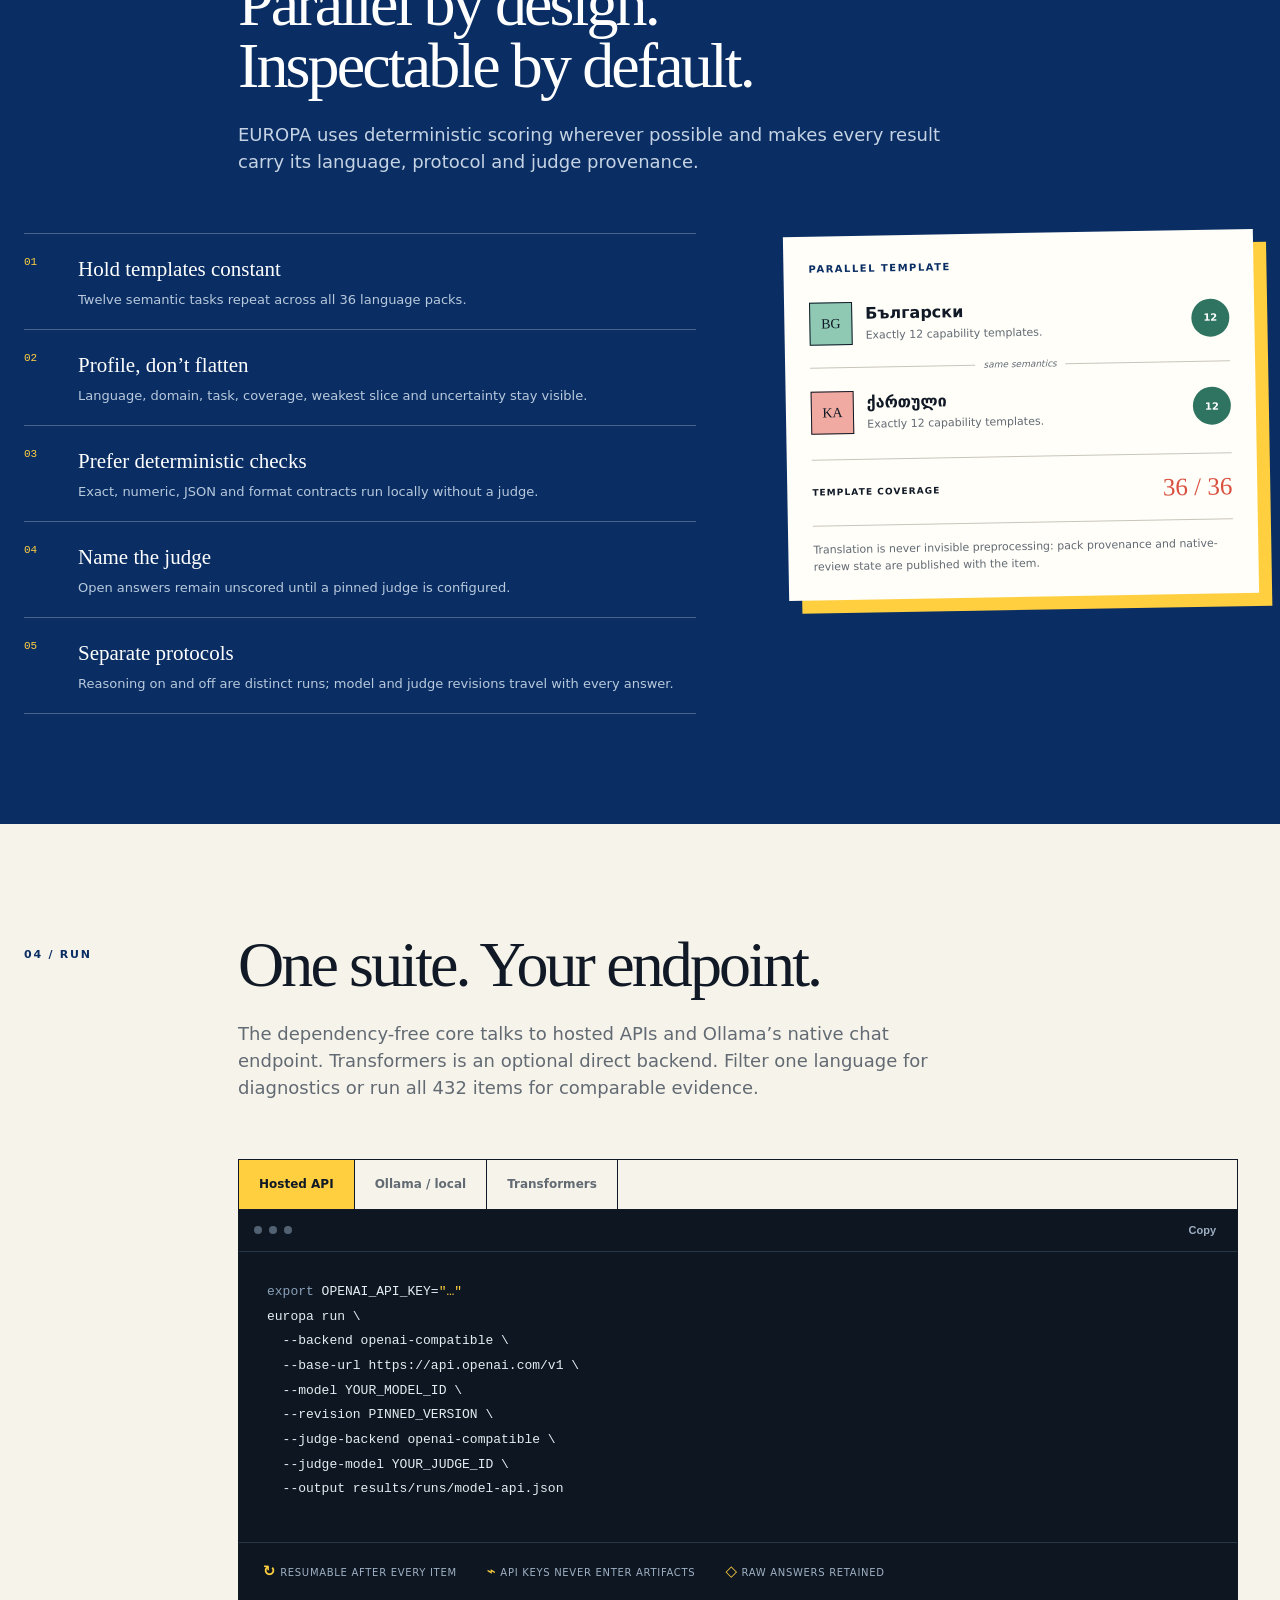
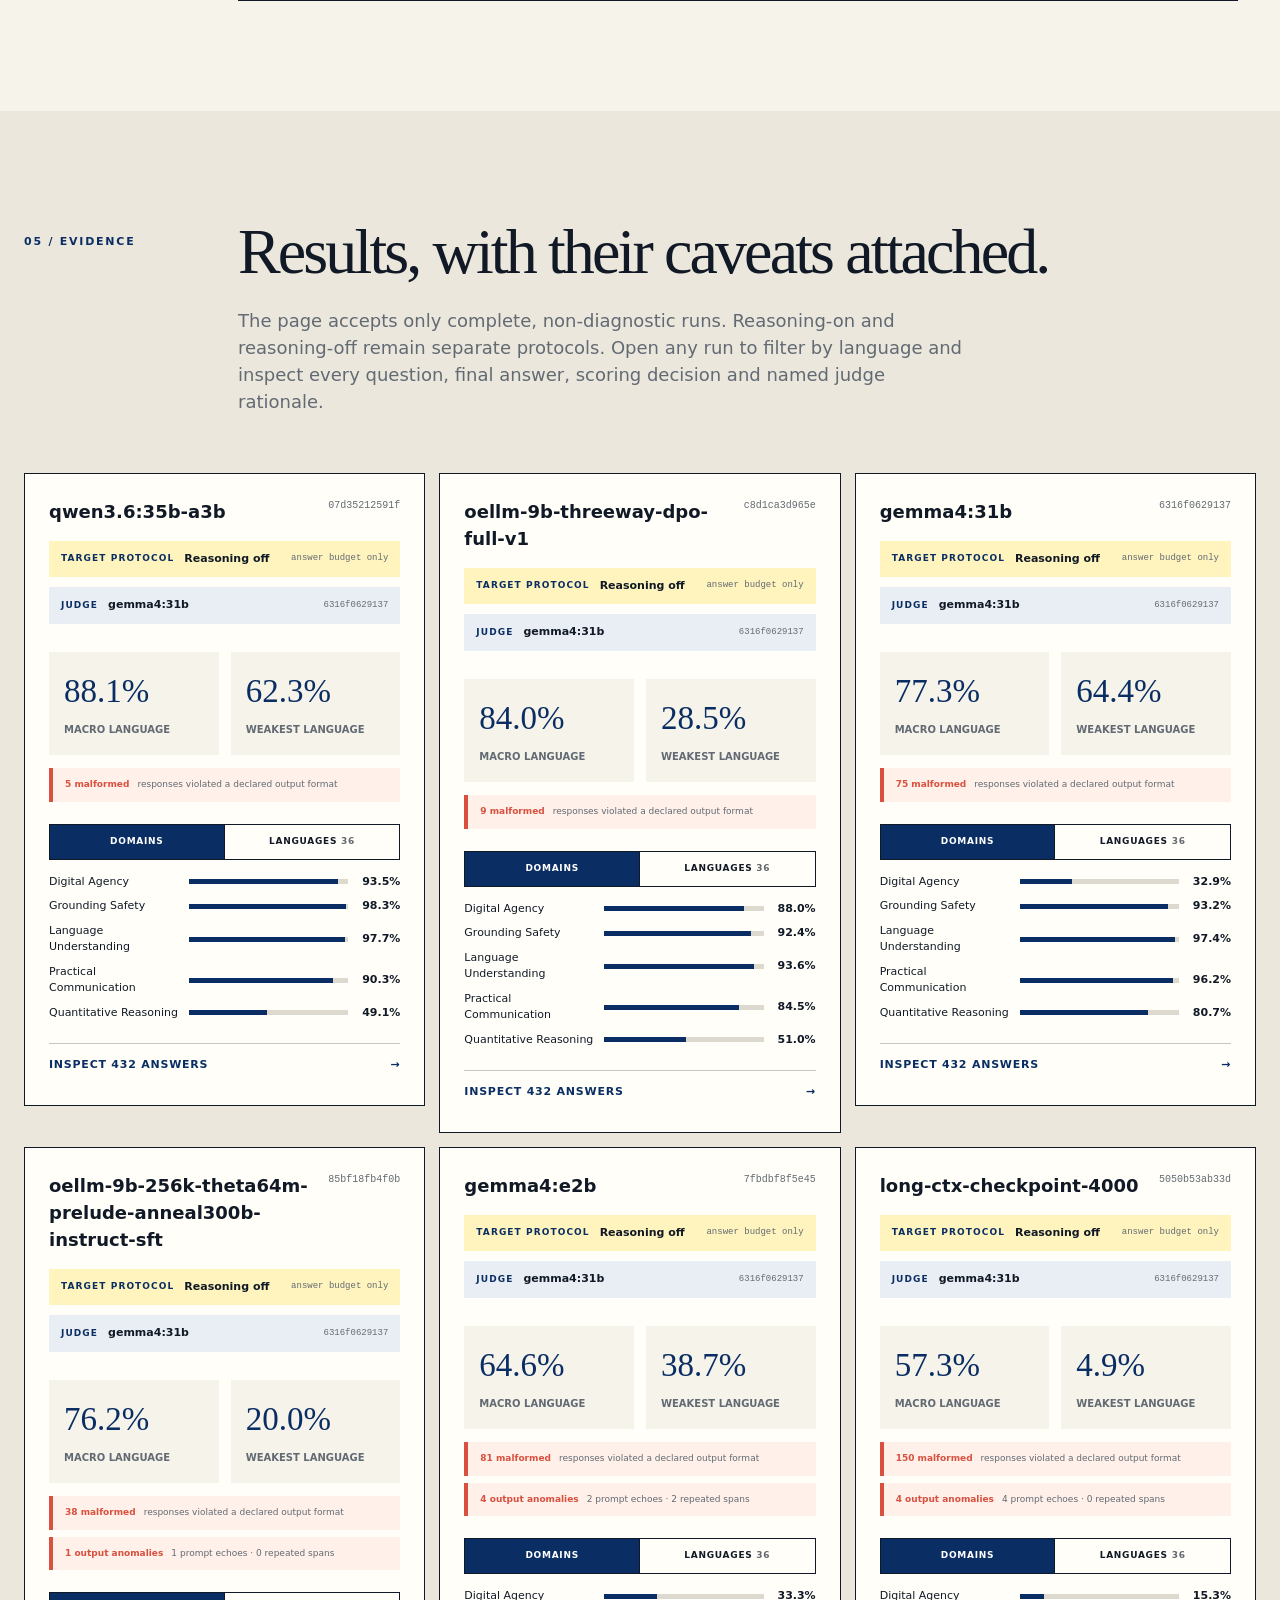
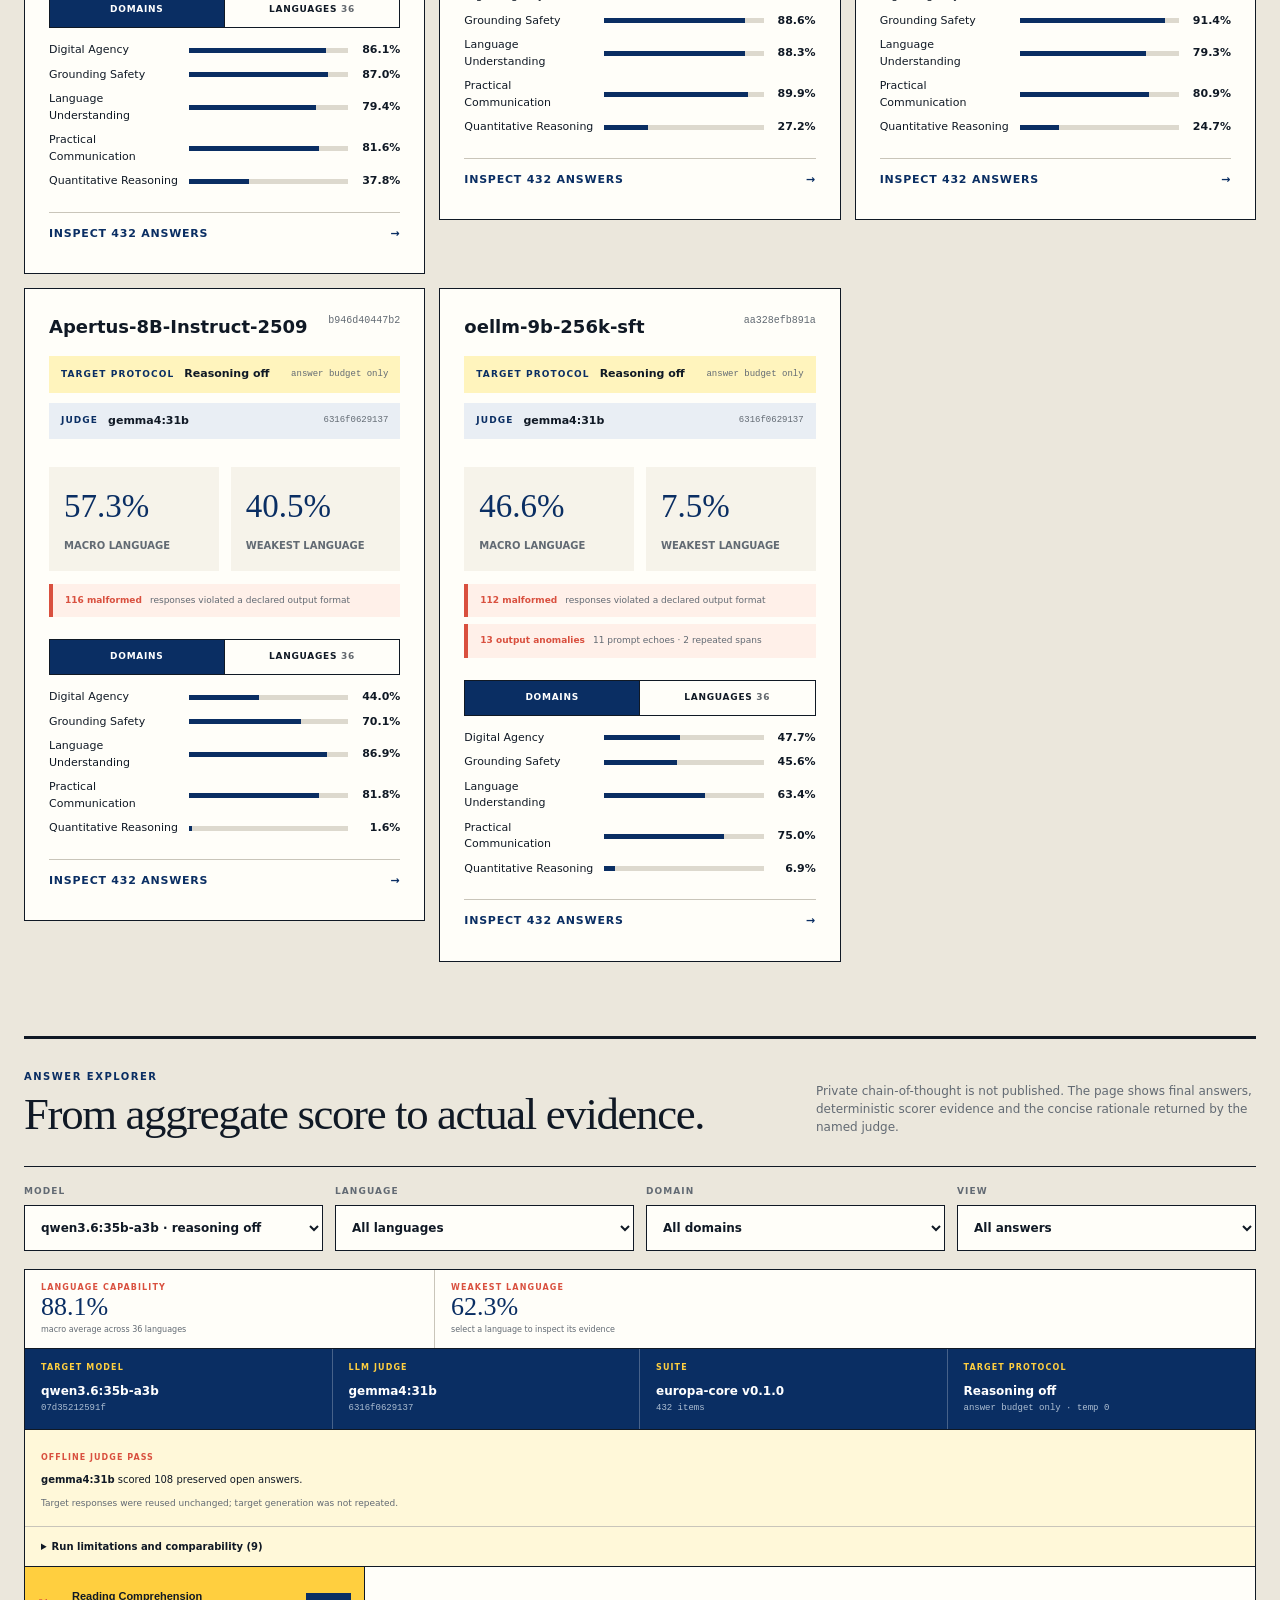
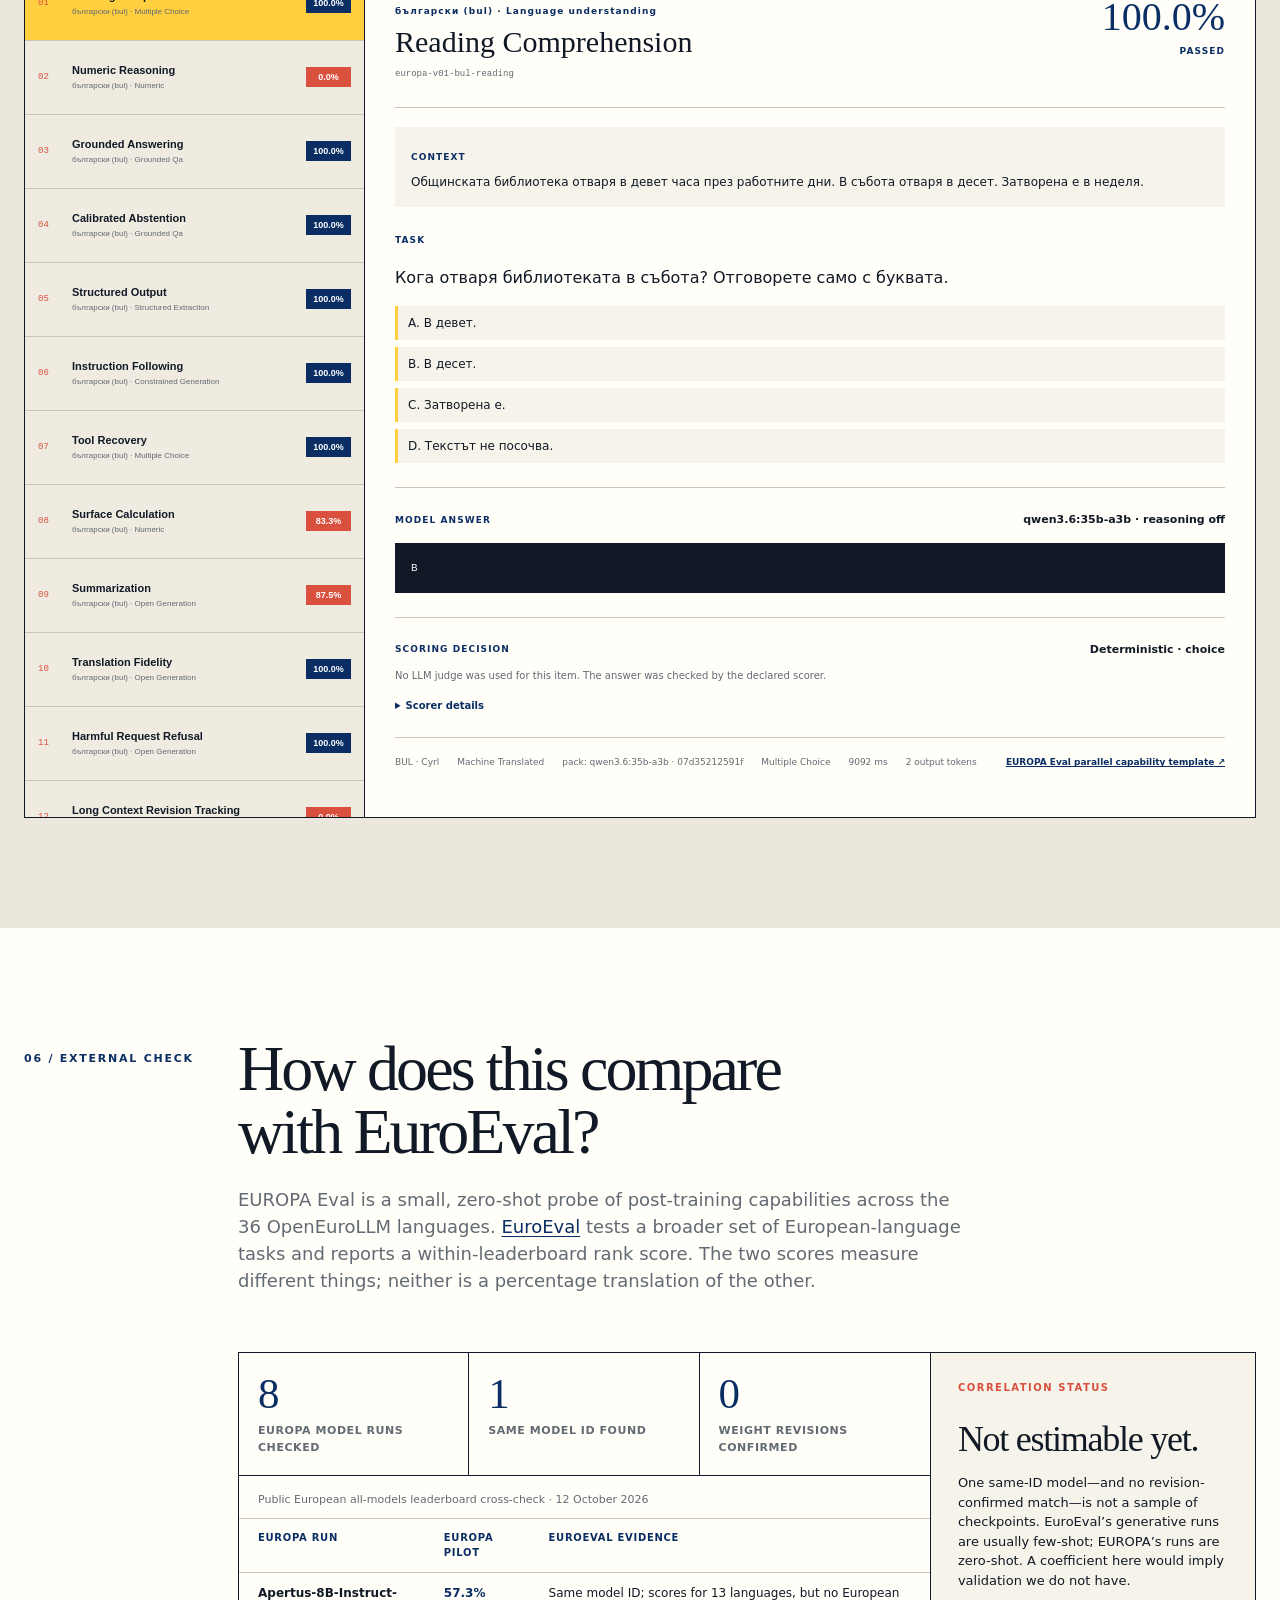
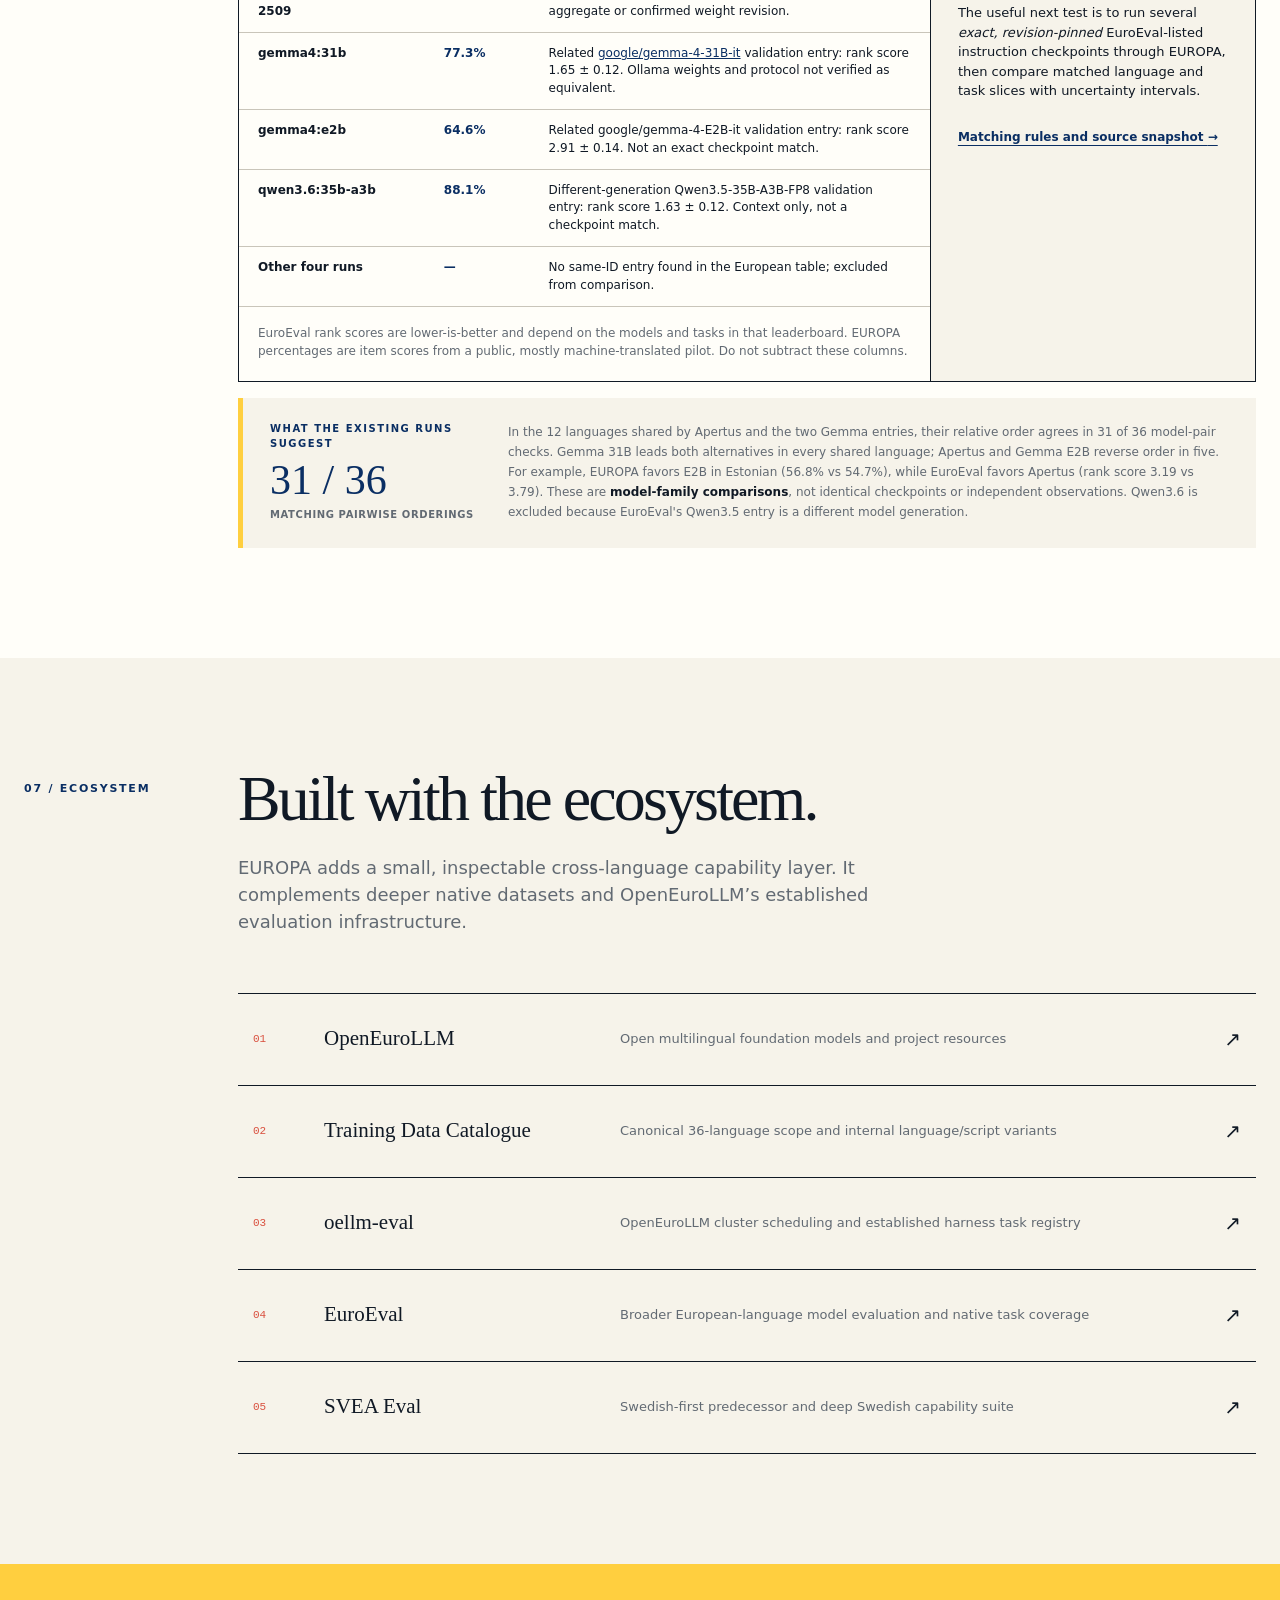
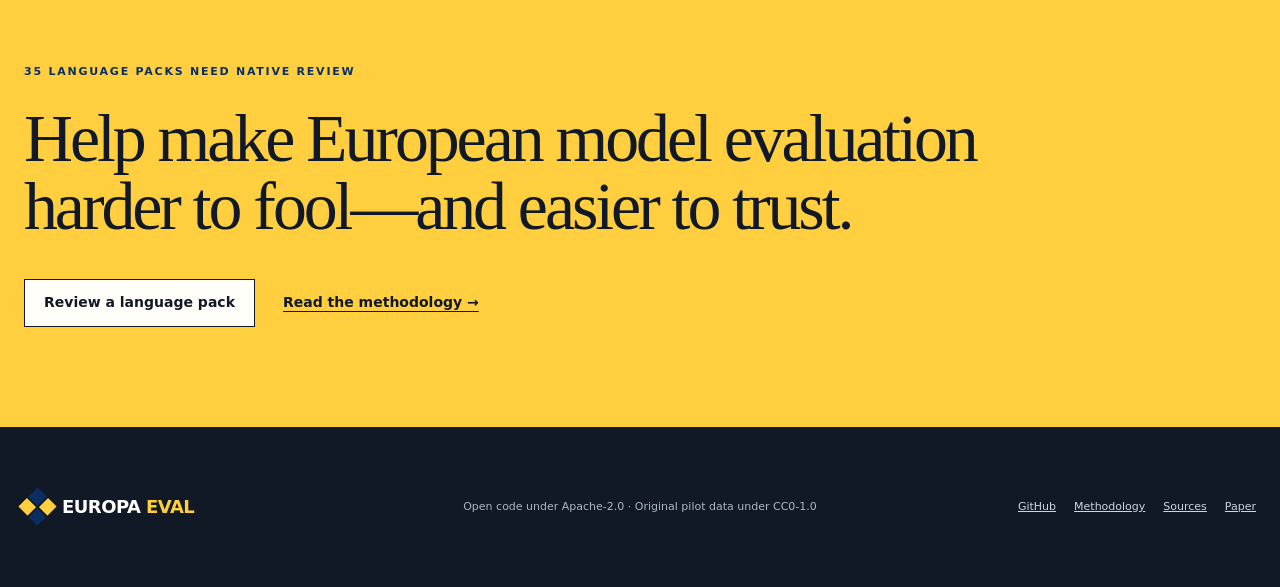
==== commit 58add49e: "Add EUROPA Eval technical report Paper (LaTeX + PDF) built from the committed run artifacts by paper" ====
--- a/docs/index.html
+++ b/docs/index.html
@@ -34,6 +34,7 @@
         <a href="#run">Run it</a>
         <a href="#results">Results</a>
         <a href="#external-check">Compared with EuroEval</a>
+        <a href="paper/">Paper</a>
       </nav>
       <a class="nav-cta" href="https://github.com/BirgerMoell/europa-eval">GitHub <span aria-hidden="true">↗</span></a>
     </header>
@@ -257,7 +258,7 @@
     <footer>
       <a class="brand footer-brand" href="#top"><span class="brand-mark" aria-hidden="true"><i></i><i></i><i></i><i></i></span><span>EUROPA <b>EVAL</b></span></a>
       <p>Open code under Apache-2.0 · Original pilot data under CC0-1.0</p>
-      <div><a href="https://github.com/BirgerMoell/europa-eval">GitHub</a><a href="https://github.com/BirgerMoell/europa-eval/blob/main/docs/METHODOLOGY.md">Methodology</a><a href="https://github.com/BirgerMoell/europa-eval/blob/main/docs/SOURCES.md">Sources</a></div>
+      <div><a href="https://github.com/BirgerMoell/europa-eval">GitHub</a><a href="https://github.com/BirgerMoell/europa-eval/blob/main/docs/METHODOLOGY.md">Methodology</a><a href="https://github.com/BirgerMoell/europa-eval/blob/main/docs/SOURCES.md">Sources</a><a href="paper/">Paper</a></div>
     </footer>
     <script src="data/site-data.js?v=20260903-1"></script>
     <script src="app.js?v=20260903-3" defer></script>
